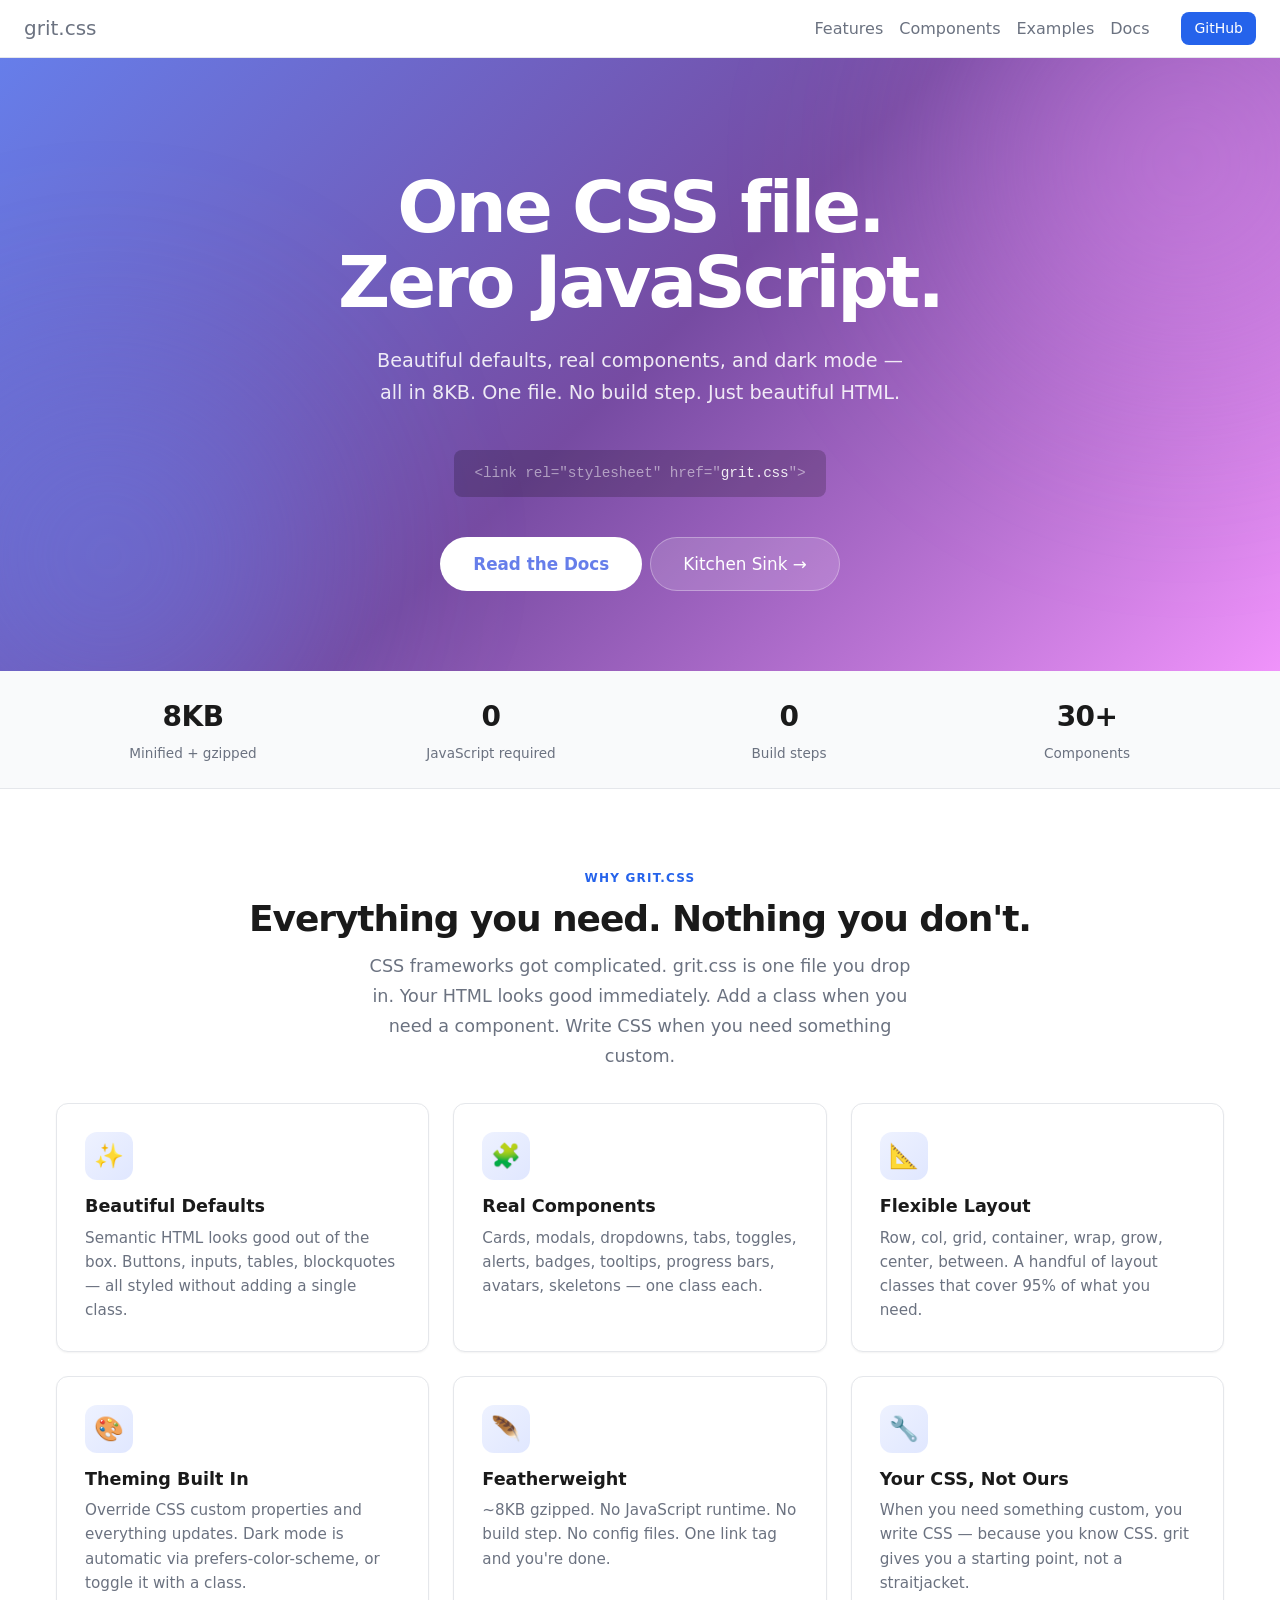
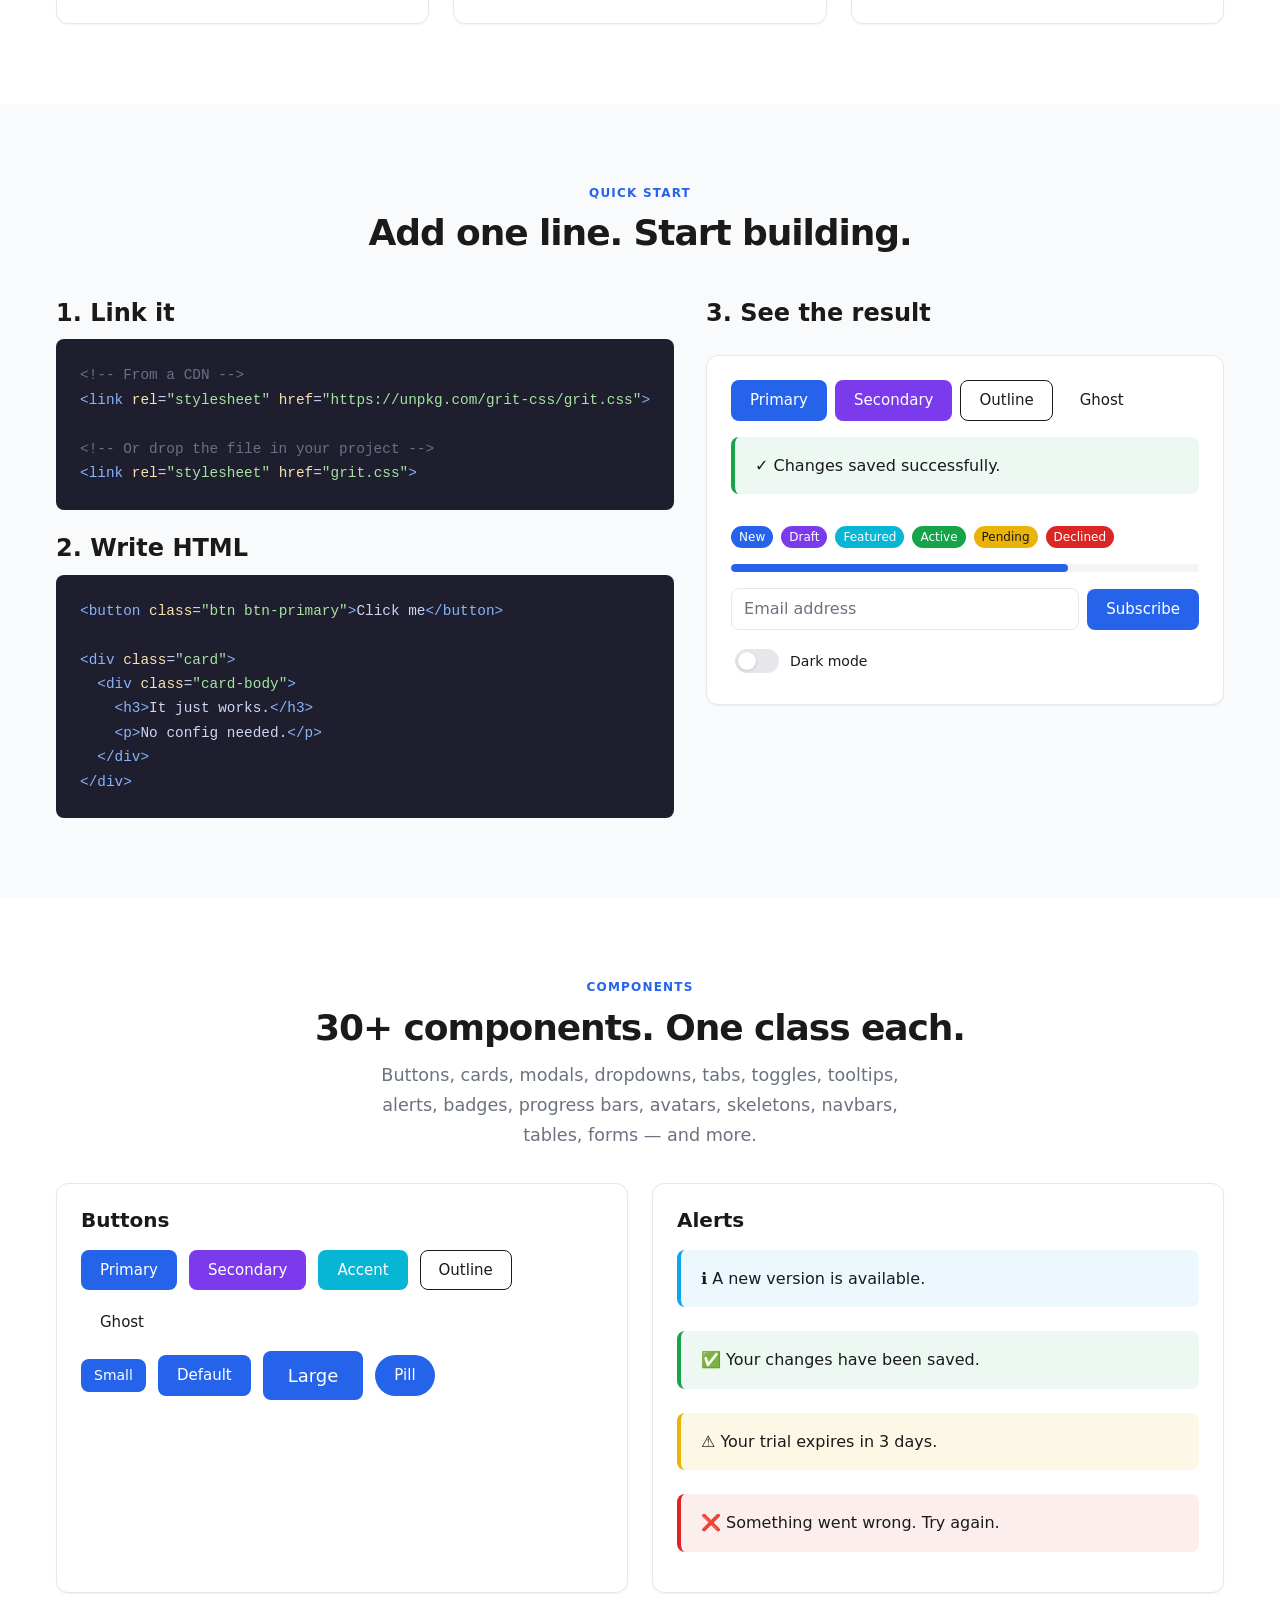
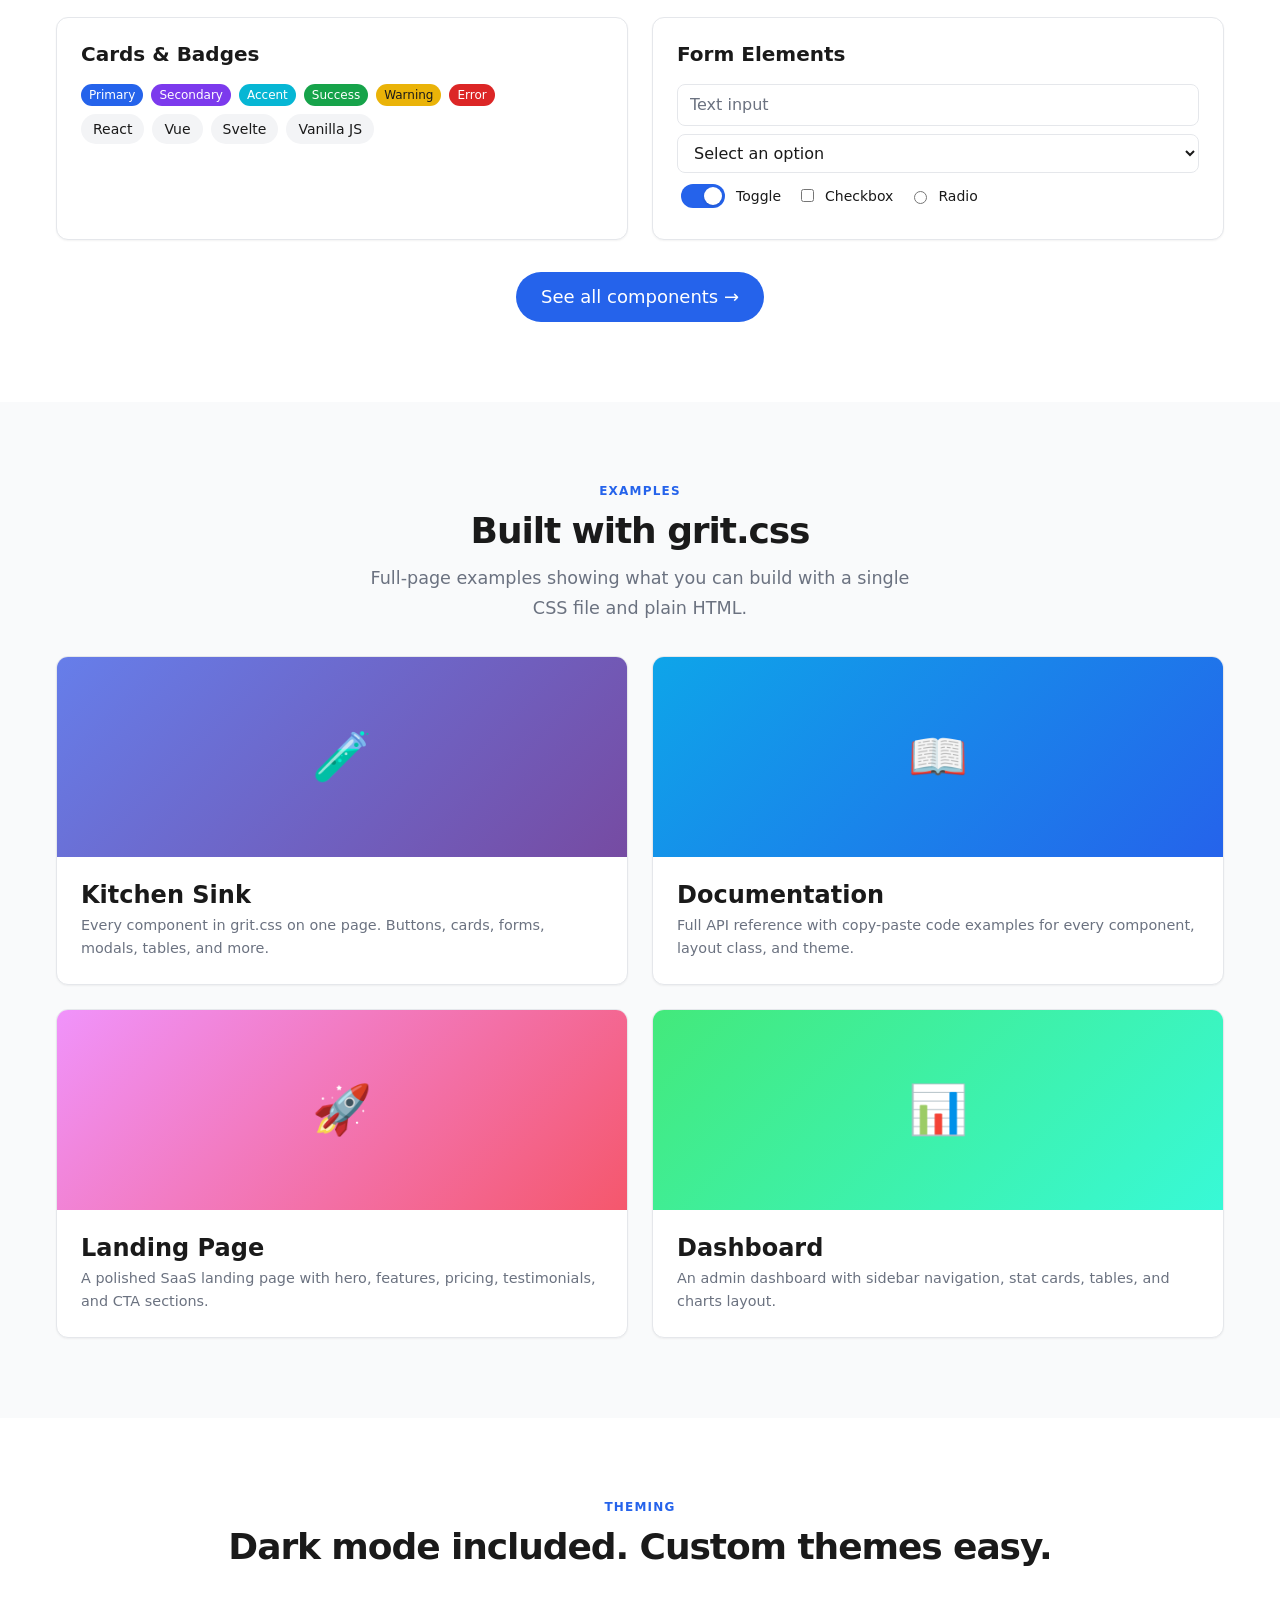
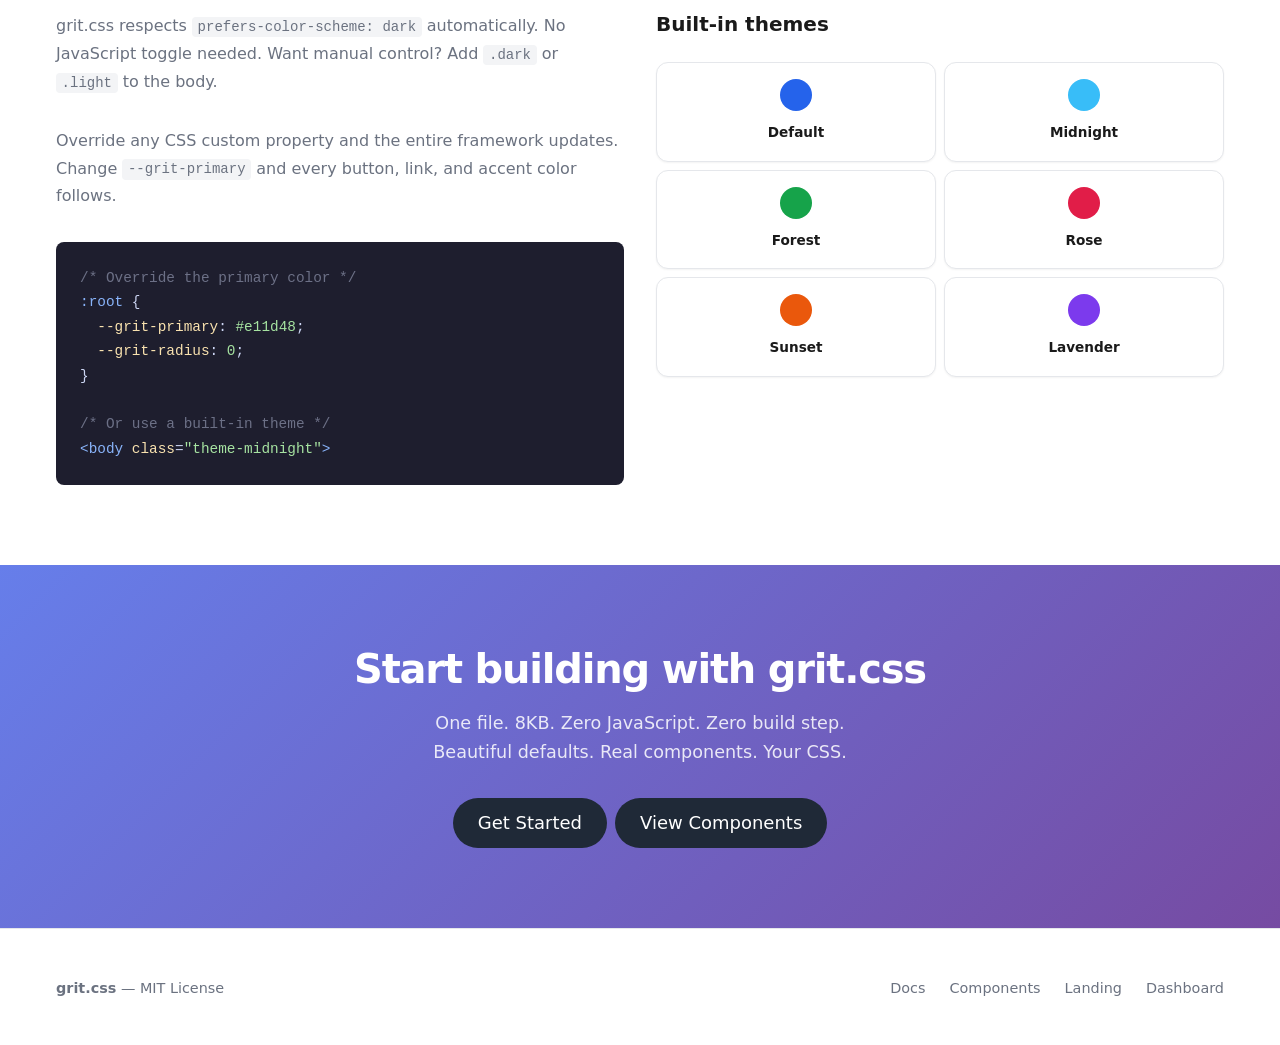
==== index.html @ 04cf1d31 "Fix code blocks: add white-space:pre so newlines render correctly" ====
<!DOCTYPE html>
<html lang="en">
<head>
  <meta charset="UTF-8">
  <meta name="viewport" content="width=device-width, initial-scale=1.0">
  <title>grit.css — One file. Zero JavaScript. Beautiful defaults.</title>
  <link rel="stylesheet" href="grit.css">
  <style>
    html { scroll-behavior: smooth; }

    /* ─── Hero ─── */
    .hero {
      padding: 7rem 1rem 5rem;
      text-align: center;
      background: linear-gradient(135deg, #667eea 0%, #764ba2 50%, #f093fb 100%);
      position: relative;
      overflow: hidden;
    }
    .hero::before {
      content: '';
      position: absolute;
      top: -40%;
      right: -20%;
      width: 700px;
      height: 700px;
      background: radial-gradient(circle, rgba(240,147,251,0.4) 0%, transparent 70%);
      filter: blur(80px);
      pointer-events: none;
    }
    .hero::after {
      content: '';
      position: absolute;
      bottom: -30%;
      left: -15%;
      width: 600px;
      height: 600px;
      background: radial-gradient(circle, rgba(102,126,234,0.5) 0%, transparent 70%);
      filter: blur(80px);
      pointer-events: none;
    }
    .hero h1 {
      font-size: 4.5rem;
      line-height: 1.05;
      margin-bottom: 1.5rem;
      letter-spacing: -0.04em;
      color: #fff;
      font-weight: 800;
      position: relative;
      z-index: 1;
    }
    .hero p {
      max-width: 540px;
      margin: 0 auto 2.5rem;
      color: rgba(255,255,255,0.88);
      font-size: 1.2rem;
      line-height: 1.7;
      position: relative;
      z-index: 1;
    }
    .hero .hero-actions {
      position: relative;
      z-index: 1;
    }
    .hero .btn {
      font-size: 1.05rem;
      padding: 0.85rem 2rem;
    }
    .hero .btn-light {
      background: #fff;
      color: #667eea;
      font-weight: 600;
    }
    .hero .btn-light:hover {
      background: #f0edff;
    }
    .hero .btn-ghost-light {
      background: rgba(255,255,255,0.15);
      color: #fff;
      border: 1px solid rgba(255,255,255,0.3);
    }
    .hero .btn-ghost-light:hover {
      background: rgba(255,255,255,0.25);
    }

    /* ─── Install snippet ─── */
    .install-snippet {
      background: rgba(0,0,0,0.2);
      border-radius: var(--grit-radius);
      padding: 0.75rem 1.25rem;
      font-family: var(--grit-font-mono);
      font-size: 0.9rem;
      color: rgba(255,255,255,0.9);
      display: inline-block;
      margin-bottom: 2.5rem;
      position: relative;
      z-index: 1;
      letter-spacing: -0.01em;
    }
    .install-snippet .muted { color: rgba(255,255,255,0.5); }

    /* ─── Stats bar ─── */
    .stats-bar {
      background: var(--grit-surface);
      border-bottom: 1px solid var(--grit-border);
      padding: 1.5rem 1rem;
    }
    .stat-item {
      text-align: center;
    }
    .stat-value {
      font-size: 1.75rem;
      font-weight: 700;
      color: var(--grit-text);
      letter-spacing: -0.02em;
    }
    .stat-label {
      font-size: 0.85rem;
      color: var(--grit-muted);
      margin-top: 0.15rem;
    }

    /* ─── Sections ─── */
    .section { padding: 5rem 1rem; }
    .section-alt { background: var(--grit-surface); }
    .section-label {
      text-transform: uppercase;
      font-size: 0.75rem;
      font-weight: 600;
      letter-spacing: 0.1em;
      color: var(--grit-primary);
      margin-bottom: 0.5rem;
    }
    .section h2 {
      font-size: 2.25rem;
      letter-spacing: -0.03em;
      margin-bottom: 0.75rem;
    }
    .section .lead {
      font-size: 1.1rem;
      color: var(--grit-muted);
      max-width: 560px;
      line-height: 1.7;
    }

    /* ─── Feature cards ─── */
    .feature-icon {
      width: 48px;
      height: 48px;
      border-radius: 12px;
      display: flex;
      align-items: center;
      justify-content: center;
      font-size: 1.5rem;
      margin-bottom: 1rem;
      background: linear-gradient(135deg, #eef2ff, #e0e7ff);
      color: #667eea;
    }
    .feature-card {
      padding: 1.75rem;
    }
    .feature-card h3 {
      font-size: 1.1rem;
      margin-bottom: 0.5rem;
    }
    .feature-card p {
      font-size: 0.95rem;
      color: var(--grit-muted);
      line-height: 1.6;
      margin: 0;
    }

    /* ─── Example cards ─── */
    .example-card {
      overflow: hidden;
      transition: transform 0.2s, box-shadow 0.2s;
    }
    .example-card:hover {
      transform: translateY(-4px);
      box-shadow: 0 12px 40px rgba(0,0,0,0.1);
    }
    .example-preview {
      height: 200px;
      overflow: hidden;
      position: relative;
    }
    .example-preview img {
      width: 100%;
      height: 100%;
      object-fit: cover;
      object-position: top;
    }
    .example-gradient {
      height: 200px;
      display: flex;
      align-items: center;
      justify-content: center;
      font-size: 3rem;
    }
    .eg-kitchen { background: linear-gradient(135deg, #667eea, #764ba2); }
    .eg-docs { background: linear-gradient(135deg, #0ea5e9, #2563eb); }
    .eg-landing { background: linear-gradient(135deg, #f093fb, #f5576c); }
    .eg-dashboard { background: linear-gradient(135deg, #43e97b, #38f9d7); }

    .example-card .card-body h3 { margin-bottom: 0.25rem; }
    .example-card .card-body p {
      font-size: 0.9rem;
      color: var(--grit-muted);
      margin: 0;
    }
    .example-card .card-body a {
      text-decoration: none;
      color: inherit;
    }
    .example-card .card-body a:hover { color: var(--grit-primary); }

    /* ─── Code block ─── */
    .code-block {
      background: #1e1e2e;
      color: #cdd6f4;
      border-radius: var(--grit-radius);
      white-space: pre;
      padding: 1.5rem;
      font-family: var(--grit-font-mono);
      font-size: 0.9rem;
      line-height: 1.7;
      overflow-x: auto;
    }
    .code-block .tag { color: #89b4fa; }
    .code-block .attr { color: #f9e2af; }
    .code-block .str { color: #a6e3a1; }
    .code-block .comment { color: #6c7086; }

    /* ─── Component showcase ─── */
    .component-row {
      display: flex;
      flex-wrap: wrap;
      gap: 0.75rem;
      align-items: center;
    }

    /* ─── CTA ─── */
    .cta {
      background: linear-gradient(135deg, #667eea, #764ba2);
      padding: 5rem 1rem;
      text-align: center;
      color: #fff;
    }
    .cta h2 {
      color: #fff;
      font-size: 2.5rem;
      letter-spacing: -0.03em;
      margin-bottom: 1rem;
    }
    .cta p {
      color: rgba(255,255,255,0.85);
      font-size: 1.1rem;
      max-width: 480px;
      margin: 0 auto 2rem;
    }

    /* ─── Footer ─── */
    .site-footer {
      padding: 3rem 1rem;
      border-top: 1px solid var(--grit-border);
      color: var(--grit-muted);
      font-size: 0.9rem;
    }
    .site-footer a {
      color: var(--grit-muted);
      text-decoration: none;
    }
    .site-footer a:hover {
      color: var(--grit-text);
    }

    /* ─── Responsive ─── */
    @media (max-width: 768px) {
      .hero h1 { font-size: 2.75rem; }
      .hero p { font-size: 1.05rem; }
      .section h2 { font-size: 1.75rem; }
      .cta h2 { font-size: 2rem; }
      .stat-value { font-size: 1.4rem; }
    }
  </style>
</head>
<body>

<!-- Navbar -->
<nav class="navbar">
  <a href="#" class="brand">grit.css</a>
  <button class="navbar-toggle" aria-label="Menu" aria-expanded="false">
    <svg viewBox="0 0 24 24"><line class="bar-top" x1="3" y1="6" x2="21" y2="6"/><line class="bar-mid" x1="3" y1="12" x2="21" y2="12"/><line class="bar-bot" x1="3" y1="18" x2="21" y2="18"/></svg>
  </button>
  <div class="navbar-menu">
    <a href="#features">Features</a>
    <a href="#components">Components</a>
    <a href="#examples">Examples</a>
    <a href="examples/docs.html">Docs</a>
    <div class="grow"></div>
    <a href="https://github.com" class="btn btn-primary btn-sm">GitHub</a>
  </div>
</nav>

<script>
document.querySelectorAll('.navbar-toggle').forEach(btn => {
  const menu = btn.nextElementSibling;
  btn.addEventListener('click', () => {
    const open = menu.classList.toggle('open');
    btn.setAttribute('aria-expanded', open);
  });
  menu.querySelectorAll('a').forEach(link => {
    link.addEventListener('click', () => {
      menu.classList.remove('open');
      btn.setAttribute('aria-expanded', 'false');
    });
  });
});
</script>

<!-- Hero -->
<section class="hero">
  <h1>One CSS file.<br>Zero JavaScript.</h1>
  <p>Beautiful defaults, real components, and dark mode — all in 8KB. One file. No build step. Just beautiful HTML.</p>
  <div class="install-snippet">
    <span class="muted">&lt;link rel="stylesheet" href="</span>grit.css<span class="muted">"&gt;</span>
  </div>
  <div class="hero-actions row gap-sm center">
    <a href="examples/docs.html" class="btn btn-light btn-pill">Read the Docs</a>
    <a href="examples/kitchen-sink.html" class="btn btn-ghost-light btn-pill">Kitchen Sink →</a>
  </div>
</section>

<!-- Stats bar -->
<div class="stats-bar">
  <div class="container row between wrap gap-lg">
    <div class="stat-item grow">
      <div class="stat-value">8KB</div>
      <div class="stat-label">Minified + gzipped</div>
    </div>
    <div class="stat-item grow">
      <div class="stat-value">0</div>
      <div class="stat-label">JavaScript required</div>
    </div>
    <div class="stat-item grow">
      <div class="stat-value">0</div>
      <div class="stat-label">Build steps</div>
    </div>
    <div class="stat-item grow">
      <div class="stat-value">30+</div>
      <div class="stat-label">Components</div>
    </div>
  </div>
</div>

<!-- Features -->
<section id="features" class="section">
  <div class="container col gap-xl">
    <div class="text-center">
      <p class="section-label">Why grit.css</p>
      <h2>Everything you need. Nothing you don't.</h2>
      <p class="lead" style="margin: 0 auto;">CSS frameworks got complicated. grit.css is one file you drop in. Your HTML looks good immediately. Add a class when you need a component. Write CSS when you need something custom.</p>
    </div>
    <div class="grid grid-3 gap-lg">
      <div class="card feature-card">
        <div class="feature-icon">✨</div>
        <h3>Beautiful Defaults</h3>
        <p>Semantic HTML looks good out of the box. Buttons, inputs, tables, blockquotes — all styled without adding a single class.</p>
      </div>
      <div class="card feature-card">
        <div class="feature-icon">🧩</div>
        <h3>Real Components</h3>
        <p>Cards, modals, dropdowns, tabs, toggles, alerts, badges, tooltips, progress bars, avatars, skeletons — one class each.</p>
      </div>
      <div class="card feature-card">
        <div class="feature-icon">📐</div>
        <h3>Flexible Layout</h3>
        <p>Row, col, grid, container, wrap, grow, center, between. A handful of layout classes that cover 95% of what you need.</p>
      </div>
      <div class="card feature-card">
        <div class="feature-icon">🎨</div>
        <h3>Theming Built In</h3>
        <p>Override CSS custom properties and everything updates. Dark mode is automatic via prefers-color-scheme, or toggle it with a class.</p>
      </div>
      <div class="card feature-card">
        <div class="feature-icon">🪶</div>
        <h3>Featherweight</h3>
        <p>~8KB gzipped. No JavaScript runtime. No build step. No config files. One link tag and you're done.</p>
      </div>
      <div class="card feature-card">
        <div class="feature-icon">🔧</div>
        <h3>Your CSS, Not Ours</h3>
        <p>When you need something custom, you write CSS — because you know CSS. grit gives you a starting point, not a straitjacket.</p>
      </div>
    </div>
  </div>
</section>

<!-- Quick Start -->
<section class="section section-alt">
  <div class="container col gap-xl">
    <div class="text-center">
      <p class="section-label">Quick Start</p>
      <h2>Add one line. Start building.</h2>
    </div>
    <div class="grid grid-2 gap-xl" style="align-items: start;">
      <div class="col gap-lg">
        <div>
          <h3>1. Link it</h3>
          <div class="code-block"><span class="comment">&lt;!-- From a CDN --&gt;</span>
<span class="tag">&lt;link</span> <span class="attr">rel</span>=<span class="str">"stylesheet"</span> <span class="attr">href</span>=<span class="str">"https://unpkg.com/grit-css/grit.css"</span><span class="tag">&gt;</span>

<span class="comment">&lt;!-- Or drop the file in your project --&gt;</span>
<span class="tag">&lt;link</span> <span class="attr">rel</span>=<span class="str">"stylesheet"</span> <span class="attr">href</span>=<span class="str">"grit.css"</span><span class="tag">&gt;</span></div>
        </div>
        <div>
          <h3>2. Write HTML</h3>
          <div class="code-block"><span class="tag">&lt;button</span> <span class="attr">class</span>=<span class="str">"btn btn-primary"</span><span class="tag">&gt;</span>Click me<span class="tag">&lt;/button&gt;</span>

<span class="tag">&lt;div</span> <span class="attr">class</span>=<span class="str">"card"</span><span class="tag">&gt;</span>
  <span class="tag">&lt;div</span> <span class="attr">class</span>=<span class="str">"card-body"</span><span class="tag">&gt;</span>
    <span class="tag">&lt;h3&gt;</span>It just works.<span class="tag">&lt;/h3&gt;</span>
    <span class="tag">&lt;p&gt;</span>No config needed.<span class="tag">&lt;/p&gt;</span>
  <span class="tag">&lt;/div&gt;</span>
<span class="tag">&lt;/div&gt;</span></div>
        </div>
      </div>
      <div class="col gap-md">
        <h3>3. See the result</h3>
        <div class="card">
          <div class="card-body col gap-md">
            <div class="row gap-sm wrap">
              <button class="btn btn-primary">Primary</button>
              <button class="btn btn-secondary">Secondary</button>
              <button class="btn btn-outline">Outline</button>
              <button class="btn btn-ghost">Ghost</button>
            </div>
            <div class="alert alert-success">✓ Changes saved successfully.</div>
            <div class="row gap-sm wrap">
              <span class="badge badge-primary">New</span>
              <span class="badge badge-secondary">Draft</span>
              <span class="badge badge-accent">Featured</span>
              <span class="badge badge-success">Active</span>
              <span class="badge badge-warning">Pending</span>
              <span class="badge badge-error">Declined</span>
            </div>
            <div class="progress" style="height: 8px;">
              <div class="progress-bar" style="width: 72%;"></div>
            </div>
            <div class="row gap-sm">
              <input placeholder="Email address" style="flex: 1;">
              <button class="btn btn-primary">Subscribe</button>
            </div>
            <label class="row gap-sm" style="align-items: center;">
              <input type="checkbox" class="toggle">
              <span>Dark mode</span>
            </label>
          </div>
        </div>
      </div>
    </div>
  </div>
</section>

<!-- Component Showcase -->
<section id="components" class="section">
  <div class="container col gap-xl">
    <div class="text-center">
      <p class="section-label">Components</p>
      <h2>30+ components. One class each.</h2>
      <p class="lead" style="margin: 0 auto;">Buttons, cards, modals, dropdowns, tabs, toggles, tooltips, alerts, badges, progress bars, avatars, skeletons, navbars, tables, forms — and more.</p>
    </div>
    <div class="grid grid-2 gap-lg">
      <!-- Buttons -->
      <div class="card">
        <div class="card-body col gap-sm">
          <h4>Buttons</h4>
          <div class="component-row">
            <button class="btn btn-primary">Primary</button>
            <button class="btn btn-secondary">Secondary</button>
            <button class="btn btn-accent">Accent</button>
            <button class="btn btn-outline">Outline</button>
            <button class="btn btn-ghost">Ghost</button>
          </div>
          <div class="component-row">
            <button class="btn btn-primary btn-sm">Small</button>
            <button class="btn btn-primary">Default</button>
            <button class="btn btn-primary btn-lg">Large</button>
            <button class="btn btn-primary btn-pill">Pill</button>
          </div>
        </div>
      </div>
      <!-- Alerts -->
      <div class="card">
        <div class="card-body col gap-sm">
          <h4>Alerts</h4>
          <div class="alert alert-info">ℹ️ A new version is available.</div>
          <div class="alert alert-success">✅ Your changes have been saved.</div>
          <div class="alert alert-warning">⚠️ Your trial expires in 3 days.</div>
          <div class="alert alert-error">❌ Something went wrong. Try again.</div>
        </div>
      </div>
      <!-- Cards -->
      <div class="card">
        <div class="card-body col gap-sm">
          <h4>Cards & Badges</h4>
          <div class="row gap-sm wrap">
            <span class="badge badge-primary">Primary</span>
            <span class="badge badge-secondary">Secondary</span>
            <span class="badge badge-accent">Accent</span>
            <span class="badge badge-success">Success</span>
            <span class="badge badge-warning">Warning</span>
            <span class="badge badge-error">Error</span>
          </div>
          <div class="row gap-sm wrap">
            <span class="chip">React</span>
            <span class="chip">Vue</span>
            <span class="chip">Svelte</span>
            <span class="chip">Vanilla JS</span>
          </div>
        </div>
      </div>
      <!-- Form elements -->
      <div class="card">
        <div class="card-body col gap-sm">
          <h4>Form Elements</h4>
          <input placeholder="Text input">
          <select>
            <option>Select an option</option>
            <option>Option A</option>
            <option>Option B</option>
          </select>
          <div class="row gap-md" style="align-items: center;">
            <label class="row gap-sm" style="align-items: center;">
              <input type="checkbox" class="toggle" checked>
              <span>Toggle</span>
            </label>
            <label class="row gap-sm" style="align-items: center;">
              <input type="checkbox">
              <span>Checkbox</span>
            </label>
            <label class="row gap-sm" style="align-items: center;">
              <input type="radio" name="demo">
              <span>Radio</span>
            </label>
          </div>
        </div>
      </div>
    </div>
    <div class="text-center">
      <a href="examples/kitchen-sink.html" class="btn btn-primary btn-lg btn-pill">See all components →</a>
    </div>
  </div>
</section>

<!-- Examples -->
<section id="examples" class="section section-alt">
  <div class="container col gap-xl">
    <div class="text-center">
      <p class="section-label">Examples</p>
      <h2>Built with grit.css</h2>
      <p class="lead" style="margin: 0 auto;">Full-page examples showing what you can build with a single CSS file and plain HTML.</p>
    </div>
    <div class="grid grid-2 gap-lg">
      <a href="examples/kitchen-sink.html" class="card example-card" style="text-decoration: none; color: inherit;">
        <div class="example-preview">
          <div class="example-gradient eg-kitchen">🧪</div>
        </div>
        <div class="card-body">
          <h3>Kitchen Sink</h3>
          <p>Every component in grit.css on one page. Buttons, cards, forms, modals, tables, and more.</p>
        </div>
      </a>
      <a href="examples/docs.html" class="card example-card" style="text-decoration: none; color: inherit;">
        <div class="example-preview">
          <div class="example-gradient eg-docs">📖</div>
        </div>
        <div class="card-body">
          <h3>Documentation</h3>
          <p>Full API reference with copy-paste code examples for every component, layout class, and theme.</p>
        </div>
      </a>
      <a href="examples/landing.html" class="card example-card" style="text-decoration: none; color: inherit;">
        <div class="example-preview">
          <div class="example-gradient eg-landing">🚀</div>
        </div>
        <div class="card-body">
          <h3>Landing Page</h3>
          <p>A polished SaaS landing page with hero, features, pricing, testimonials, and CTA sections.</p>
        </div>
      </a>
      <a href="examples/dashboard.html" class="card example-card" style="text-decoration: none; color: inherit;">
        <div class="example-preview">
          <div class="example-gradient eg-dashboard">📊</div>
        </div>
        <div class="card-body">
          <h3>Dashboard</h3>
          <p>An admin dashboard with sidebar navigation, stat cards, tables, and charts layout.</p>
        </div>
      </a>
    </div>
  </div>
</section>

<!-- Theming -->
<section class="section">
  <div class="container col gap-xl">
    <div class="text-center">
      <p class="section-label">Theming</p>
      <h2>Dark mode included. Custom themes easy.</h2>
    </div>
    <div class="grid grid-2 gap-xl" style="align-items: start;">
      <div class="col gap-md">
        <p style="color: var(--grit-muted); line-height: 1.7;">grit.css respects <code>prefers-color-scheme: dark</code> automatically. No JavaScript toggle needed. Want manual control? Add <code>.dark</code> or <code>.light</code> to the body.</p>
        <p style="color: var(--grit-muted); line-height: 1.7;">Override any CSS custom property and the entire framework updates. Change <code>--grit-primary</code> and every button, link, and accent color follows.</p>
        <div class="code-block"><span class="comment">/* Override the primary color */</span>
<span class="tag">:root</span> {
  <span class="attr">--grit-primary</span>: <span class="str">#e11d48</span>;
  <span class="attr">--grit-radius</span>: <span class="str">0</span>;
}

<span class="comment">/* Or use a built-in theme */</span>
<span class="tag">&lt;body</span> <span class="attr">class</span>=<span class="str">"theme-midnight"</span><span class="tag">&gt;</span></div>
      </div>
      <div class="col gap-md">
        <h4>Built-in themes</h4>
        <div class="grid grid-2 gap-sm">
          <div class="card" style="padding: 1rem; text-align: center;">
            <div style="width: 32px; height: 32px; border-radius: 50%; background: #2563eb; margin: 0 auto 0.5rem;"></div>
            <strong style="font-size: 0.85rem;">Default</strong>
          </div>
          <div class="card" style="padding: 1rem; text-align: center;">
            <div style="width: 32px; height: 32px; border-radius: 50%; background: #38bdf8; margin: 0 auto 0.5rem;"></div>
            <strong style="font-size: 0.85rem;">Midnight</strong>
          </div>
          <div class="card" style="padding: 1rem; text-align: center;">
            <div style="width: 32px; height: 32px; border-radius: 50%; background: #16a34a; margin: 0 auto 0.5rem;"></div>
            <strong style="font-size: 0.85rem;">Forest</strong>
          </div>
          <div class="card" style="padding: 1rem; text-align: center;">
            <div style="width: 32px; height: 32px; border-radius: 50%; background: #e11d48; margin: 0 auto 0.5rem;"></div>
            <strong style="font-size: 0.85rem;">Rose</strong>
          </div>
          <div class="card" style="padding: 1rem; text-align: center;">
            <div style="width: 32px; height: 32px; border-radius: 50%; background: #ea580c; margin: 0 auto 0.5rem;"></div>
            <strong style="font-size: 0.85rem;">Sunset</strong>
          </div>
          <div class="card" style="padding: 1rem; text-align: center;">
            <div style="width: 32px; height: 32px; border-radius: 50%; background: #7c3aed; margin: 0 auto 0.5rem;"></div>
            <strong style="font-size: 0.85rem;">Lavender</strong>
          </div>
        </div>
      </div>
    </div>
  </div>
</section>

<!-- CTA -->
<section class="cta">
  <h2>Start building with grit.css</h2>
  <p>One file. 8KB. Zero JavaScript. Zero build step. Beautiful defaults. Real components. Your CSS.</p>
  <div class="row gap-sm center">
    <a href="examples/docs.html" class="btn btn-light btn-lg btn-pill">Get Started</a>
    <a href="examples/kitchen-sink.html" class="btn btn-ghost-light btn-lg btn-pill">View Components</a>
  </div>
</section>

<!-- Footer -->
<footer class="site-footer">
  <div class="container row between wrap gap-md">
    <div>
      <strong>grit.css</strong> — MIT License
    </div>
    <div class="row gap-lg">
      <a href="examples/docs.html">Docs</a>
      <a href="examples/kitchen-sink.html">Components</a>
      <a href="examples/landing.html">Landing</a>
      <a href="examples/dashboard.html">Dashboard</a>
    </div>
  </div>
</footer>

</body>
</html>
---- grit.css ----
/* grit.css v0.1.0 | MIT License | https://github.com/user/grit */

/* === Custom Properties === */

:root {
  --grit-primary: #2563eb;
  --grit-primary-content: #ffffff;
  --grit-secondary: #7c3aed;
  --grit-secondary-content: #ffffff;
  --grit-accent: #06b6d4;
  --grit-accent-content: #ffffff;
  --grit-neutral: #1f2937;
  --grit-neutral-content: #ffffff;

  --grit-success: #16a34a;
  --grit-success-content: #ffffff;
  --grit-warning: #eab308;
  --grit-warning-content: #1a1a1a;
  --grit-error: #dc2626;
  --grit-error-content: #ffffff;
  --grit-info: #0ea5e9;
  --grit-info-content: #ffffff;

  --grit-bg: #ffffff;
  --grit-text: #1a1a1a;
  --grit-muted: #6b7280;
  --grit-border: #e5e7eb;
  --grit-surface: #f9fafb;
  --grit-surface-2: #f3f4f6;

  --grit-radius-sm: 0.25rem;
  --grit-radius: 0.5rem;
  --grit-radius-lg: 0.75rem;
  --grit-radius-xl: 1rem;
  --grit-radius-full: 9999px;

  --grit-shadow-sm: 0 1px 2px rgba(0,0,0,0.05);
  --grit-shadow: 0 2px 8px rgba(0,0,0,0.08);
  --grit-shadow-lg: 0 8px 24px rgba(0,0,0,0.12);

  --grit-font: system-ui, -apple-system, sans-serif;
  --grit-font-mono: ui-monospace, 'SF Mono', monospace;

  --grit-transition: 150ms ease;
}

/* === Reset === */

*, *::before, *::after {
  box-sizing: border-box;
}

body {
  margin: 0;
  font-family: var(--grit-font);
  color: var(--grit-text);
  background-color: var(--grit-bg);
  line-height: 1.6;
  -webkit-font-smoothing: antialiased;
  -moz-osx-font-smoothing: grayscale;
}

/* === Base Typography === */

h1, h2, h3, h4, h5, h6 {
  margin: 0 0 0.5em;
  font-weight: 700;
  line-height: 1.2;
  color: var(--grit-text);
}

h1 { font-size: 2.25rem; letter-spacing: -0.025em; }
h2 { font-size: 1.875rem; letter-spacing: -0.02em; }
h3 { font-size: 1.5rem; }
h4 { font-size: 1.25rem; }
h5 { font-size: 1.125rem; }
h6 { font-size: 1rem; }

p {
  margin: 0 0 1em;
}

a {
  color: var(--grit-primary);
  text-decoration: none;
  transition: color var(--grit-transition);
}

a:hover {
  text-decoration: underline;
}

ul, ol {
  margin: 0 0 1em;
  padding-left: 1.5em;
}

blockquote {
  margin: 0 0 1em;
  padding: 0.75rem 1.25rem;
  border-left: 4px solid var(--grit-primary);
  font-style: italic;
  color: var(--grit-muted);
  background: var(--grit-surface);
  border-radius: 0 var(--grit-radius) var(--grit-radius) 0;
}

code {
  font-family: var(--grit-font-mono);
  font-size: 0.875em;
  background: var(--grit-surface-2);
  padding: 0.15em 0.4em;
  border-radius: var(--grit-radius-sm);
}

pre {
  margin: 0 0 1em;
  padding: 1rem 1.25rem;
  background: var(--grit-surface);
  border-radius: var(--grit-radius);
  overflow-x: auto;
  font-family: var(--grit-font-mono);
  font-size: 0.875rem;
  line-height: 1.7;
  border: 1px solid var(--grit-border);
}

pre code {
  background: none;
  padding: 0;
  font-size: inherit;
}

hr {
  border: none;
  border-top: 1px solid var(--grit-border);
  margin: 1.5em 0;
}

img {
  max-width: 100%;
  display: block;
}

table {
  border-collapse: collapse;
  width: 100%;
  margin: 0 0 1em;
}

th {
  text-align: left;
  font-weight: 600;
  padding: 0.625rem 0.75rem;
  border-bottom: 2px solid var(--grit-border);
  color: var(--grit-text);
}

td {
  padding: 0.625rem 0.75rem;
  border-bottom: 1px solid var(--grit-border);
}

mark {
  background: #fef08a;
  color: var(--grit-text);
  padding: 0.1em 0.25em;
  border-radius: var(--grit-radius-sm);
}

/* === Form Defaults === */

input, select, textarea {
  font-family: inherit;
  font-size: inherit;
  line-height: 1.5;
  padding: 0.5rem 0.75rem;
  border: 1px solid var(--grit-border);
  border-radius: var(--grit-radius);
  background: var(--grit-bg);
  color: var(--grit-text);
  transition: border-color var(--grit-transition), box-shadow var(--grit-transition);
  outline: none;
}

input:focus, select:focus, textarea:focus {
  border-color: var(--grit-primary);
  box-shadow: 0 0 0 3px rgba(37, 99, 235, 0.15);
}

input::placeholder, textarea::placeholder {
  color: var(--grit-muted);
}

textarea {
  resize: vertical;
  min-height: 5rem;
}

select {
  cursor: pointer;
}

label {
  font-weight: 500;
  font-size: 0.875rem;
  display: block;
  margin-bottom: 0.25rem;
}

button {
  cursor: pointer;
  font-family: inherit;
}

/* === Buttons === */

.btn {
  display: inline-flex;
  align-items: center;
  justify-content: center;
  gap: 0.5rem;
  padding: 0.5rem 1.125rem;
  font-size: 0.9375rem;
  font-weight: 500;
  line-height: 1.5;
  border-radius: var(--grit-radius);
  border: 1.5px solid transparent;
  background: var(--grit-neutral);
  color: var(--grit-neutral-content);
  cursor: pointer;
  transition: all var(--grit-transition);
  text-decoration: none;
  white-space: nowrap;
  user-select: none;
}

.btn:hover {
  filter: brightness(1.1);
  transform: translateY(-1px);
  box-shadow: var(--grit-shadow);
  text-decoration: none;
}

.btn:active {
  transform: scale(0.98) translateY(0);
  box-shadow: none;
}

.btn-primary {
  background: var(--grit-primary);
  color: var(--grit-primary-content);
}

.btn-secondary {
  background: var(--grit-secondary);
  color: var(--grit-secondary-content);
}

.btn-accent {
  background: var(--grit-accent);
  color: var(--grit-accent-content);
}

.btn-success {
  background: var(--grit-success);
  color: var(--grit-success-content);
}

.btn-warning {
  background: var(--grit-warning);
  color: var(--grit-warning-content);
}

.btn-error {
  background: var(--grit-error);
  color: var(--grit-error-content);
}

.btn-info {
  background: var(--grit-info);
  color: var(--grit-info-content);
}

.btn-outline {
  background: transparent;
  border: 1.5px solid currentColor;
  color: var(--grit-text);
}

.btn-outline:hover {
  background: var(--grit-neutral);
  color: var(--grit-neutral-content);
  border-color: var(--grit-neutral);
}

.btn-outline.btn-primary {
  color: var(--grit-primary);
}

.btn-outline.btn-primary:hover {
  background: var(--grit-primary);
  color: var(--grit-primary-content);
  border-color: var(--grit-primary);
}

.btn-outline.btn-secondary {
  color: var(--grit-secondary);
}

.btn-outline.btn-secondary:hover {
  background: var(--grit-secondary);
  color: var(--grit-secondary-content);
  border-color: var(--grit-secondary);
}

.btn-outline.btn-accent {
  color: var(--grit-accent);
}

.btn-outline.btn-accent:hover {
  background: var(--grit-accent);
  color: var(--grit-accent-content);
  border-color: var(--grit-accent);
}

.btn-outline.btn-success {
  color: var(--grit-success);
}

.btn-outline.btn-success:hover {
  background: var(--grit-success);
  color: var(--grit-success-content);
  border-color: var(--grit-success);
}

.btn-outline.btn-error {
  color: var(--grit-error);
}

.btn-outline.btn-error:hover {
  background: var(--grit-error);
  color: var(--grit-error-content);
  border-color: var(--grit-error);
}

.btn-ghost {
  background: transparent;
  color: var(--grit-text);
}

.btn-ghost:hover {
  background: var(--grit-surface-2);
  filter: none;
}

.btn-sm {
  padding: 0.3rem 0.75rem;
  font-size: 0.875rem;
}

.btn-lg {
  padding: 0.65rem 1.5rem;
  font-size: 1.125rem;
}

.btn-block {
  width: 100%;
}

.btn-pill {
  border-radius: var(--grit-radius-full);
}

.btn[disabled],
.btn:disabled {
  opacity: 0.5;
  cursor: not-allowed;
  pointer-events: none;
}

/* === Cards === */

.card {
  background: var(--grit-bg);
  border: 1px solid var(--grit-border);
  border-radius: var(--grit-radius-lg);
  box-shadow: var(--grit-shadow-sm);
  overflow: hidden;
}

.card-body {
  padding: 1.5rem;
}

.card-title {
  font-weight: 600;
  font-size: 1.125rem;
  margin-bottom: 0.5rem;
  color: var(--grit-text);
}

.card-actions {
  display: flex;
  gap: 0.5rem;
  justify-content: flex-end;
  padding-top: 1rem;
}

.card > img:first-child {
  width: 100%;
  display: block;
}

.card-bordered {
  border-width: 2px;
}

/* === Badges === */

.badge {
  display: inline-flex;
  align-items: center;
  justify-content: center;
  padding: 0.125rem 0.5rem;
  font-size: 0.75rem;
  font-weight: 500;
  line-height: 1.5;
  border-radius: var(--grit-radius-full);
  background: var(--grit-surface-2);
  color: var(--grit-text);
  white-space: nowrap;
}

.badge-primary {
  background: var(--grit-primary);
  color: var(--grit-primary-content);
}

.badge-secondary {
  background: var(--grit-secondary);
  color: var(--grit-secondary-content);
}

.badge-accent {
  background: var(--grit-accent);
  color: var(--grit-accent-content);
}

.badge-success {
  background: var(--grit-success);
  color: var(--grit-success-content);
}

.badge-warning {
  background: var(--grit-warning);
  color: var(--grit-warning-content);
}

.badge-error {
  background: var(--grit-error);
  color: var(--grit-error-content);
}

.badge-info {
  background: var(--grit-info);
  color: var(--grit-info-content);
}

.badge-outline {
  background: transparent;
  border: 1.5px solid currentColor;
}

.badge-outline.badge-primary {
  color: var(--grit-primary);
}

.badge-outline.badge-secondary {
  color: var(--grit-secondary);
}

.badge-outline.badge-success {
  color: var(--grit-success);
}

.badge-outline.badge-error {
  color: var(--grit-error);
}

.badge-outline.badge-warning {
  color: var(--grit-warning);
}

.badge-outline.badge-info {
  color: var(--grit-info);
}

.badge-lg {
  padding: 0.25rem 0.75rem;
  font-size: 0.875rem;
}

/* === Alerts === */

.alert {
  padding: 1rem 1.25rem;
  border-radius: var(--grit-radius);
  display: flex;
  align-items: center;
  gap: 0.75rem;
  border-left: 4px solid var(--grit-border);
  background: var(--grit-surface);
  color: var(--grit-text);
  margin-bottom: 1rem;
}

.alert-info {
  background: rgba(14, 165, 233, 0.08);
  border-left-color: var(--grit-info);
  color: var(--grit-text);
}

.alert-success {
  background: rgba(22, 163, 74, 0.08);
  border-left-color: var(--grit-success);
  color: var(--grit-text);
}

.alert-warning {
  background: rgba(234, 179, 8, 0.1);
  border-left-color: var(--grit-warning);
  color: var(--grit-text);
}

.alert-error {
  background: rgba(220, 38, 38, 0.08);
  border-left-color: var(--grit-error);
  color: var(--grit-text);
}

/* === Navbar === */

.navbar {
  display: flex;
  align-items: center;
  flex-wrap: wrap;
  padding: 0.75rem 1.5rem;
  background: var(--grit-bg);
  border-bottom: 1px solid var(--grit-border);
  gap: 0 1rem;
  position: relative;
}

.navbar .brand {
  font-weight: 700;
  font-size: 1.25rem;
  text-decoration: none;
  color: var(--grit-text);
  margin-right: auto;
}

.navbar a:not(.btn) {
  text-decoration: none;
  color: var(--grit-muted);
  transition: color var(--grit-transition);
  font-weight: 450;
}

.navbar a:not(.btn):hover {
  color: var(--grit-text);
  text-decoration: none;
}

.navbar .brand:hover {
  color: var(--grit-text);
}

/* Navbar menu (collapsible on mobile) */
.navbar-menu {
  display: flex;
  align-items: center;
  gap: 1rem;
}

/* Hamburger toggle */
.navbar-toggle {
  display: none;
  background: none;
  border: none;
  cursor: pointer;
  padding: 0.25rem;
  color: var(--grit-text);
  -webkit-tap-highlight-color: transparent;
}

.navbar-toggle svg {
  display: block;
  width: 1.5rem;
  height: 1.5rem;
  stroke: currentColor;
  stroke-width: 2;
  stroke-linecap: round;
  stroke-linejoin: round;
  fill: none;
}

/* Hamburger icon lines */
.navbar-toggle .bar-top,
.navbar-toggle .bar-mid,
.navbar-toggle .bar-bot {
  transition: transform 220ms ease, opacity 160ms ease;
  transform-origin: center;
}

/* Animate to X when open */
.navbar-toggle[aria-expanded="true"] .bar-top {
  transform: translateY(6px) rotate(45deg);
}
.navbar-toggle[aria-expanded="true"] .bar-mid {
  opacity: 0;
}
.navbar-toggle[aria-expanded="true"] .bar-bot {
  transform: translateY(-6px) rotate(-45deg);
}

/* Mobile: collapse menu */
@media (max-width: 768px) {
  .navbar-toggle {
    display: block;
  }

  .navbar-menu {
    flex-basis: 100%;
    flex-direction: column;
    align-items: stretch;
    gap: 0;
    overflow: hidden;
    max-height: 0;
    opacity: 0;
    transition: max-height 300ms ease, opacity 200ms ease, padding 200ms ease;
    padding: 0;
  }

  .navbar-menu.open {
    max-height: 24rem;
    opacity: 1;
    padding: 0.5rem 0 0.25rem;
  }

  .navbar-menu a,
  .navbar-menu label,
  .navbar-menu .navbar-item {
    display: block;
    padding: 0.625rem 0;
    border-top: 1px solid var(--grit-border);
    font-size: 0.95rem;
  }

  .navbar-menu a:first-child,
  .navbar-menu label:first-child,
  .navbar-menu .navbar-item:first-child {
    border-top: none;
  }
}

/* === Modal (native dialog) === */

dialog.modal {
  padding: 0;
  border: none;
  border-radius: var(--grit-radius-lg);
  box-shadow: var(--grit-shadow-lg);
  max-width: 32rem;
  width: 90%;
  background: var(--grit-bg);
  color: var(--grit-text);
}

dialog.modal::backdrop {
  background: rgba(0, 0, 0, 0.4);
  backdrop-filter: blur(2px);
}

dialog.modal[open] {
  animation: grit-modal-in 200ms ease forwards;
}

@keyframes grit-modal-in {
  from {
    opacity: 0;
    transform: scale(0.95) translateY(-8px);
  }
  to {
    opacity: 1;
    transform: scale(1) translateY(0);
  }
}

.modal-body {
  padding: 1.5rem;
}

.modal-title {
  font-weight: 600;
  font-size: 1.25rem;
  margin-bottom: 0.75rem;
  color: var(--grit-text);
}

.modal-actions {
  display: flex;
  gap: 0.5rem;
  justify-content: flex-end;
  padding-top: 1rem;
}

/* === Toggle === */

.toggle {
  -webkit-appearance: none;
  appearance: none;
  width: 2.75rem;
  height: 1.5rem;
  background: var(--grit-border);
  border-radius: var(--grit-radius-full);
  position: relative;
  cursor: pointer;
  transition: background var(--grit-transition);
  border: none;
  outline: none;
  flex-shrink: 0;
}

.toggle::before {
  content: '';
  position: absolute;
  width: 1.125rem;
  height: 1.125rem;
  background: #ffffff;
  border-radius: 50%;
  top: 50%;
  transform: translateY(-50%);
  left: 3px;
  transition: transform var(--grit-transition);
  box-shadow: 0 1px 3px rgba(0,0,0,0.15);
}

.toggle:checked {
  background: var(--grit-primary);
}

.toggle:checked::before {
  transform: translateY(-50%) translateX(1.25rem);
}

.toggle:focus-visible {
  box-shadow: 0 0 0 3px rgba(37, 99, 235, 0.15);
}

/* === Tabs === */

.tabs {
  display: flex;
  border-bottom: 2px solid var(--grit-border);
  gap: 0;
  overflow-x: auto;
  -webkit-overflow-scrolling: touch;
}

.table-responsive {
  overflow-x: auto;
  -webkit-overflow-scrolling: touch;
}

.tab {
  padding: 0.5rem 1rem;
  cursor: pointer;
  border-bottom: 2px solid transparent;
  margin-bottom: -2px;
  color: var(--grit-muted);
  transition: color var(--grit-transition), border-color var(--grit-transition);
  text-decoration: none;
  font-weight: 450;
  background: none;
  border-top: none;
  border-left: none;
  border-right: none;
  font-family: inherit;
  font-size: inherit;
  white-space: nowrap;
  flex-shrink: 0;
}

.tab:hover {
  color: var(--grit-text);
  text-decoration: none;
}

.tab-active,
.tab.active {
  color: var(--grit-primary);
  border-bottom-color: var(--grit-primary);
  font-weight: 500;
}

/* === Avatar === */

.avatar {
  width: 2.5rem;
  height: 2.5rem;
  border-radius: var(--grit-radius-full);
  object-fit: cover;
  border: 2px solid var(--grit-border);
  flex-shrink: 0;
}

.avatar-sm {
  width: 2rem;
  height: 2rem;
}

.avatar-lg {
  width: 3.5rem;
  height: 3.5rem;
}

.avatar-xl {
  width: 5rem;
  height: 5rem;
}

/* === Dropdown (details/summary) === */

.dropdown {
  position: relative;
  display: inline-block;
}

.dropdown summary {
  cursor: pointer;
  list-style: none;
}

.dropdown summary::-webkit-details-marker {
  display: none;
}

.dropdown summary::marker {
  display: none;
  content: '';
}

.dropdown-menu {
  position: absolute;
  top: 100%;
  left: 0;
  margin-top: 0.25rem;
  background: var(--grit-bg);
  border: 1px solid var(--grit-border);
  border-radius: var(--grit-radius);
  box-shadow: var(--grit-shadow-lg);
  min-width: 12rem;
  z-index: 50;
  padding: 0.25rem;
}

.dropdown[open] .dropdown-menu {
  animation: grit-dropdown-in 150ms ease forwards;
}

@keyframes grit-dropdown-in {
  from {
    opacity: 0;
    transform: translateY(-4px);
  }
  to {
    opacity: 1;
    transform: translateY(0);
  }
}

.dropdown-menu a,
.dropdown-menu button {
  display: block;
  width: 100%;
  padding: 0.5rem 0.75rem;
  text-decoration: none;
  color: var(--grit-text);
  border-radius: var(--grit-radius-sm);
  transition: background var(--grit-transition);
  border: none;
  background: none;
  font-family: inherit;
  font-size: inherit;
  text-align: left;
  cursor: pointer;
}

.dropdown-menu a:hover,
.dropdown-menu button:hover {
  background: var(--grit-surface);
  text-decoration: none;
}

/* === Tooltip === */

[data-tooltip] {
  position: relative;
}

[data-tooltip]::after {
  content: attr(data-tooltip);
  position: absolute;
  bottom: 100%;
  left: 50%;
  transform: translateX(-50%);
  background: var(--grit-neutral);
  color: var(--grit-neutral-content);
  padding: 0.25rem 0.625rem;
  font-size: 0.75rem;
  border-radius: var(--grit-radius-sm);
  white-space: nowrap;
  max-width: 200px;
  overflow: hidden;
  text-overflow: ellipsis;
  opacity: 0;
  pointer-events: none;
  transition: opacity var(--grit-transition);
  margin-bottom: 0.375rem;
  z-index: 100;
}

[data-tooltip]:hover::after {
  opacity: 1;
}

/* === Progress === */

.progress {
  height: 0.5rem;
  background: var(--grit-surface-2);
  border-radius: var(--grit-radius-full);
  overflow: hidden;
  width: 100%;
}

.progress-bar {
  height: 100%;
  background: var(--grit-primary);
  border-radius: var(--grit-radius-full);
  transition: width 300ms ease;
}

.progress-bar-success {
  background: var(--grit-success);
}

.progress-bar-warning {
  background: var(--grit-warning);
}

.progress-bar-error {
  background: var(--grit-error);
}

.progress-bar-info {
  background: var(--grit-info);
}

/* === Divider === */

.divider {
  display: flex;
  align-items: center;
  gap: 1rem;
  color: var(--grit-muted);
  font-size: 0.875rem;
  margin: 1rem 0;
}

.divider::before,
.divider::after {
  content: '';
  flex: 1;
  height: 1px;
  background: var(--grit-border);
}

/* === Skeleton === */

.skeleton {
  background: var(--grit-surface-2);
  border-radius: var(--grit-radius);
  animation: grit-pulse 2s ease-in-out infinite;
}

.skeleton-text {
  height: 1em;
  margin-bottom: 0.5rem;
  background: var(--grit-surface-2);
  border-radius: var(--grit-radius);
  animation: grit-pulse 2s ease-in-out infinite;
}

.skeleton-title {
  height: 1.5em;
  width: 60%;
  margin-bottom: 0.75rem;
  background: var(--grit-surface-2);
  border-radius: var(--grit-radius);
  animation: grit-pulse 2s ease-in-out infinite;
}

.skeleton-avatar {
  width: 2.5rem;
  height: 2.5rem;
  border-radius: var(--grit-radius-full);
  background: var(--grit-surface-2);
  animation: grit-pulse 2s ease-in-out infinite;
}

@keyframes grit-pulse {
  0%, 100% { opacity: 1; }
  50% { opacity: 0.4; }
}

/* === Chip === */

.chip {
  display: inline-flex;
  align-items: center;
  gap: 0.25rem;
  padding: 0.25rem 0.75rem;
  background: var(--grit-surface-2);
  border-radius: var(--grit-radius-full);
  font-size: 0.875rem;
  color: var(--grit-text);
}

/* === Table Enhancements === */

.table {
  width: 100%;
  border-collapse: collapse;
}

.table-striped tbody tr:nth-child(even) {
  background: var(--grit-surface);
}

.table-hover tbody tr:hover {
  background: var(--grit-surface-2);
}

.table-bordered td,
.table-bordered th {
  border: 1px solid var(--grit-border);
}

/* === Input Group === */

.input-group {
  display: flex;
}

.input-group input {
  flex: 1;
  border-radius: 0;
  min-width: 0;
}

.input-group input:first-child {
  border-radius: var(--grit-radius) 0 0 var(--grit-radius);
}

.input-group input:last-child {
  border-radius: 0 var(--grit-radius) var(--grit-radius) 0;
}

.input-group .input-group-text + input {
  border-left: none;
}

.input-group input + .input-group-text {
  border-left: none;
}

.input-group-text {
  padding: 0.5rem 0.75rem;
  background: var(--grit-surface);
  border: 1px solid var(--grit-border);
  display: flex;
  align-items: center;
  font-size: 0.875rem;
  color: var(--grit-muted);
  white-space: nowrap;
}

.input-group-text:first-child {
  border-radius: var(--grit-radius) 0 0 var(--grit-radius);
}

.input-group-text:last-child {
  border-radius: 0 var(--grit-radius) var(--grit-radius) 0;
}

/* === Fieldset === */

.fieldset {
  border: 1px solid var(--grit-border);
  border-radius: var(--grit-radius);
  padding: 1.5rem;
}

.fieldset legend {
  padding: 0 0.5rem;
  font-weight: 600;
}

/* === Layout === */

.container {
  max-width: 1200px;
  margin-left: auto;
  margin-right: auto;
  padding-left: 1rem;
  padding-right: 1rem;
}

.row {
  display: flex;
  align-items: center;
  gap: var(--gap, 0.75rem);
}

.col {
  display: flex;
  flex-direction: column;
  gap: var(--gap, 0.75rem);
}

.wrap {
  flex-wrap: wrap;
}

.grow {
  flex: 1;
}

.shrink-0 {
  flex-shrink: 0;
}

.center {
  display: flex;
  align-items: center;
  justify-content: center;
}

.between {
  justify-content: space-between;
}

.end {
  justify-content: flex-end;
}

.items-start {
  align-items: flex-start;
}

.items-stretch {
  align-items: stretch;
}

.self-start {
  align-self: flex-start;
}

.self-end {
  align-self: flex-end;
}

.grid {
  display: grid;
  gap: var(--gap, 0.75rem);
}

.grid-2 {
  grid-template-columns: repeat(2, 1fr);
}

.grid-3 {
  grid-template-columns: repeat(3, 1fr);
}

.grid-4 {
  grid-template-columns: repeat(4, 1fr);
}

.grid-auto {
  grid-template-columns: repeat(auto-fit, minmax(250px, 1fr));
}

.span-2 {
  grid-column: span 2;
}

.span-3 {
  grid-column: span 3;
}

.span-full {
  grid-column: 1 / -1;
}

/* === Spacing === */

.gap-xs { --gap: 0.25rem; }
.gap-sm { --gap: 0.5rem; }
.gap-md { --gap: 1rem; }
.gap-lg { --gap: 1.5rem; }
.gap-xl { --gap: 2rem; }

.pad { padding: 1rem; }
.pad-sm { padding: 0.5rem; }
.pad-lg { padding: 2rem; }
.pad-xl { padding: 3rem; }

.m-auto { margin: auto; }

/* === Responsive === */

@media (max-width: 768px) {
  .grid-2,
  .grid-3,
  .grid-4 {
    grid-template-columns: 1fr;
  }

  .row {
    flex-wrap: wrap;
  }

  .hide-mobile {
    display: none;
  }

  .span-2,
  .span-3 {
    grid-column: span 1;
  }

  /* Smaller headings on mobile */
  h1 { font-size: 1.75rem; }
  h2 { font-size: 1.5rem; }

  /* Container less padding on mobile */
  .container {
    padding-left: 1rem;
    padding-right: 1rem;
  }

  /* Table scroll wrapper auto-applied on mobile */
  .table-responsive {
    overflow-x: auto;
    -webkit-overflow-scrolling: touch;
    margin: 0 -1rem;
    padding: 0 1rem;
  }
}

@media (min-width: 769px) {
  .hide-desktop {
    display: none;
  }
}

/* === Utility Classes === */

.text-sm { font-size: 0.875rem; }
.text-lg { font-size: 1.125rem; }
.text-xl { font-size: 1.25rem; }
.text-2xl { font-size: 1.5rem; }

.text-center { text-align: center; }
.text-right { text-align: right; }
.text-left { text-align: left; }

.text-muted { color: var(--grit-muted); }
.text-primary { color: var(--grit-primary); }
.text-secondary { color: var(--grit-secondary); }
.text-accent { color: var(--grit-accent); }
.text-success { color: var(--grit-success); }
.text-warning { color: var(--grit-warning); }
.text-error { color: var(--grit-error); }
.text-info { color: var(--grit-info); }

.font-bold { font-weight: 700; }
.font-mono { font-family: var(--grit-font-mono); }

.truncate {
  overflow: hidden;
  text-overflow: ellipsis;
  white-space: nowrap;
}

.hidden { display: none; }
.block { display: block; }
.inline { display: inline; }

.sr-only {
  position: absolute;
  width: 1px;
  height: 1px;
  padding: 0;
  margin: -1px;
  overflow: hidden;
  clip: rect(0, 0, 0, 0);
  white-space: nowrap;
  border: 0;
}

.w-full { width: 100%; }
.h-full { height: 100%; }
.overflow-auto { overflow: auto; }
.rounded { border-radius: var(--grit-radius); }
.rounded-full { border-radius: var(--grit-radius-full); }
.shadow { box-shadow: var(--grit-shadow); }
.border { border: 1px solid var(--grit-border); }
.no-border { border: none; }

/* === Dark Mode === */

@media (prefers-color-scheme: dark) {
  :root {
    --grit-bg: #161618;
    --grit-text: #e5e7eb;
    --grit-muted: #9ca3af;
    --grit-border: rgba(255, 255, 255, 0.1);
    --grit-surface: #1e1e21;
    --grit-surface-2: #27272b;
    --grit-shadow-sm: 0 1px 2px rgba(0, 0, 0, 0.3);
    --grit-shadow: 0 2px 8px rgba(0, 0, 0, 0.4);
    --grit-shadow-lg: 0 8px 24px rgba(0, 0, 0, 0.5);
  }
}

.dark {
  --grit-bg: #161618;
  --grit-text: #e5e7eb;
  --grit-muted: #9ca3af;
  --grit-border: rgba(255, 255, 255, 0.1);
  --grit-surface: #1e1e21;
  --grit-surface-2: #27272b;
  --grit-shadow-sm: 0 1px 2px rgba(0, 0, 0, 0.3);
  --grit-shadow: 0 2px 8px rgba(0, 0, 0, 0.4);
  --grit-shadow-lg: 0 8px 24px rgba(0, 0, 0, 0.5);
  background-color: var(--grit-bg);
  color: var(--grit-text);
}

.light {
  --grit-bg: #ffffff;
  --grit-text: #1a1a1a;
  --grit-muted: #6b7280;
  --grit-border: #e5e7eb;
  --grit-surface: #f9fafb;
  --grit-surface-2: #f3f4f6;
  --grit-shadow-sm: 0 1px 2px rgba(0, 0, 0, 0.05);
  --grit-shadow: 0 2px 8px rgba(0, 0, 0, 0.08);
  --grit-shadow-lg: 0 8px 24px rgba(0, 0, 0, 0.12);
  background-color: var(--grit-bg);
  color: var(--grit-text);
}

/* === Themes === */

.theme-midnight {
  --grit-bg: #0f172a;
  --grit-text: #e2e8f0;
  --grit-muted: #94a3b8;
  --grit-primary: #38bdf8;
  --grit-primary-content: #0c4a6e;
  --grit-surface: #1e293b;
  --grit-surface-2: #334155;
  --grit-border: rgba(255, 255, 255, 0.06);
  --grit-shadow-sm: 0 1px 2px rgba(0, 0, 0, 0.3);
  --grit-shadow: 0 2px 8px rgba(0, 0, 0, 0.4);
  --grit-shadow-lg: 0 8px 24px rgba(0, 0, 0, 0.5);
  background-color: var(--grit-bg);
  color: var(--grit-text);
}

.theme-forest {
  --grit-primary: #16a34a;
  --grit-primary-content: #ffffff;
  --grit-bg: #f0fdf4;
  --grit-text: #14532d;
  --grit-muted: #4d7c0f;
  --grit-surface: #dcfce7;
  --grit-surface-2: #bbf7d0;
  --grit-border: #86efac;
  background-color: var(--grit-bg);
  color: var(--grit-text);
}

.theme-rose {
  --grit-primary: #e11d48;
  --grit-primary-content: #ffffff;
  --grit-bg: #fff1f2;
  --grit-text: #4c0519;
  --grit-muted: #9f1239;
  --grit-surface: #ffe4e6;
  --grit-surface-2: #fecdd3;
  --grit-border: #fda4af;
  background-color: var(--grit-bg);
  color: var(--grit-text);
}
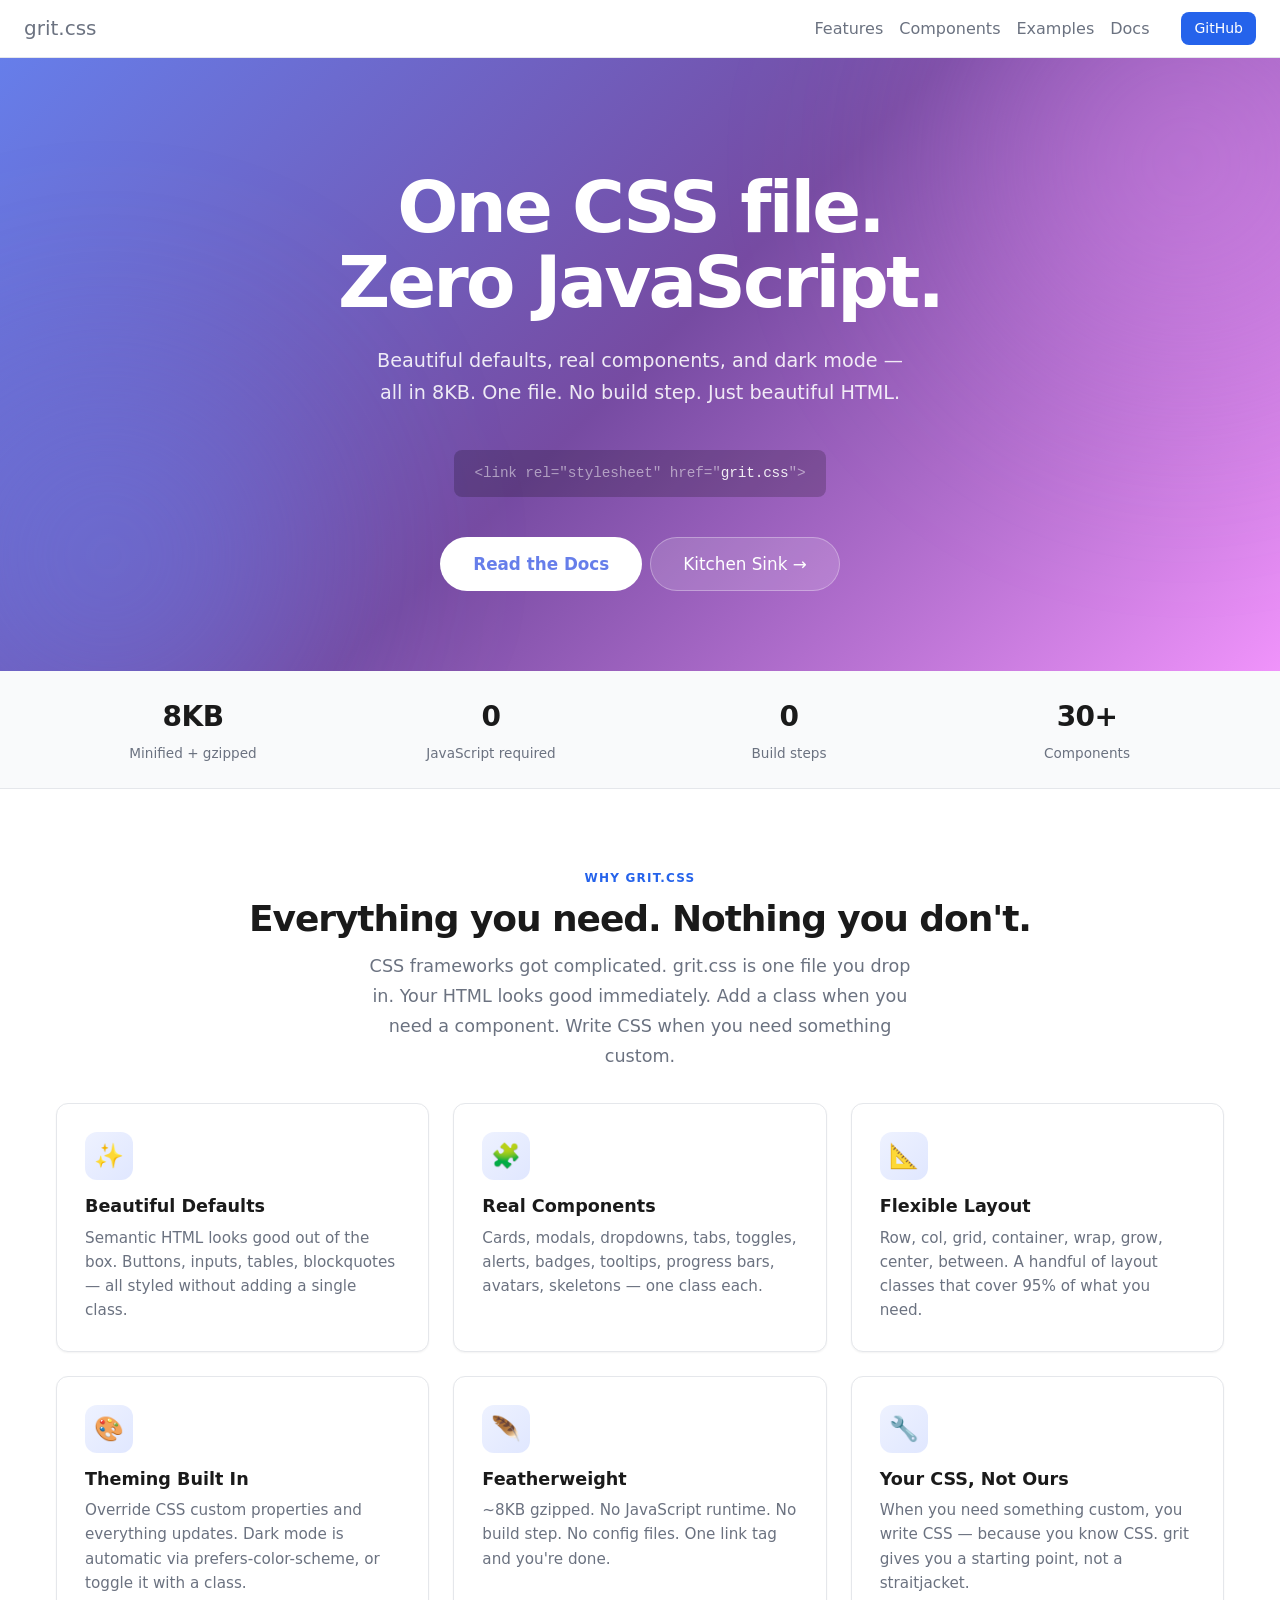
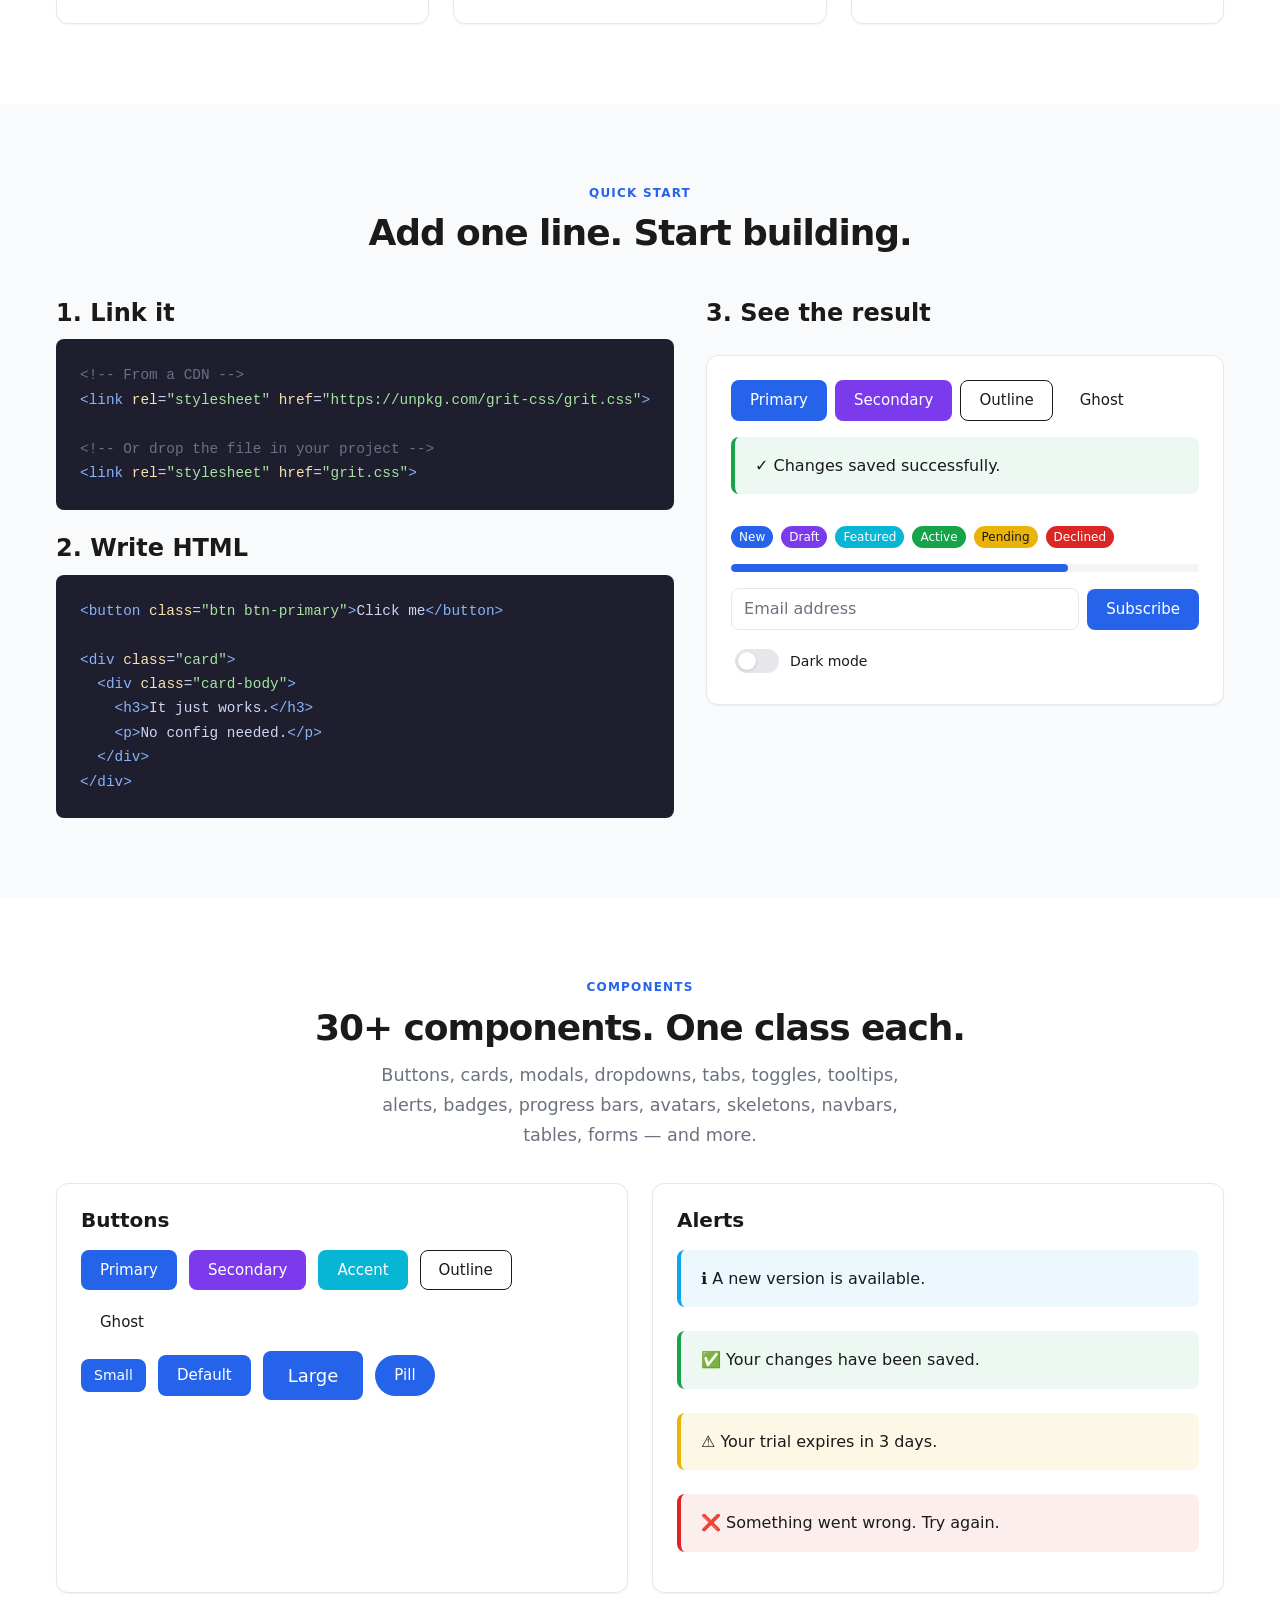
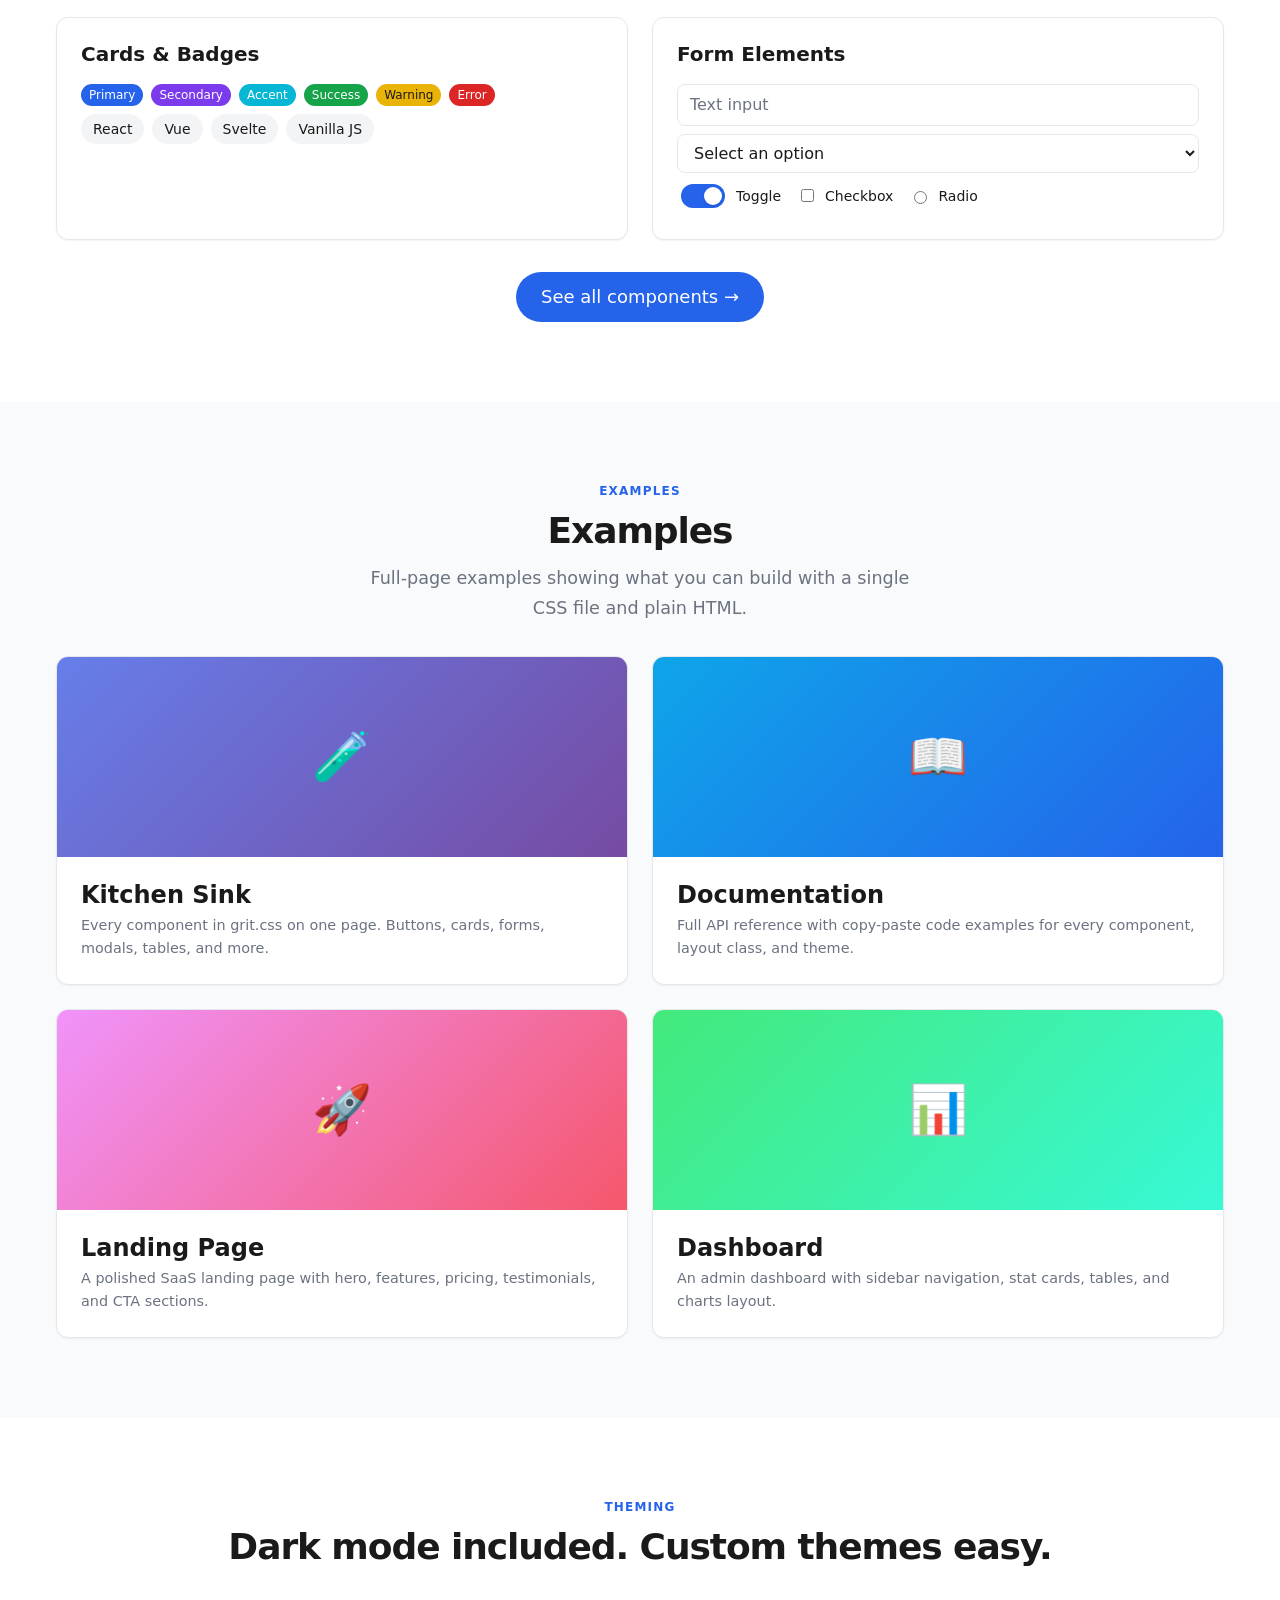
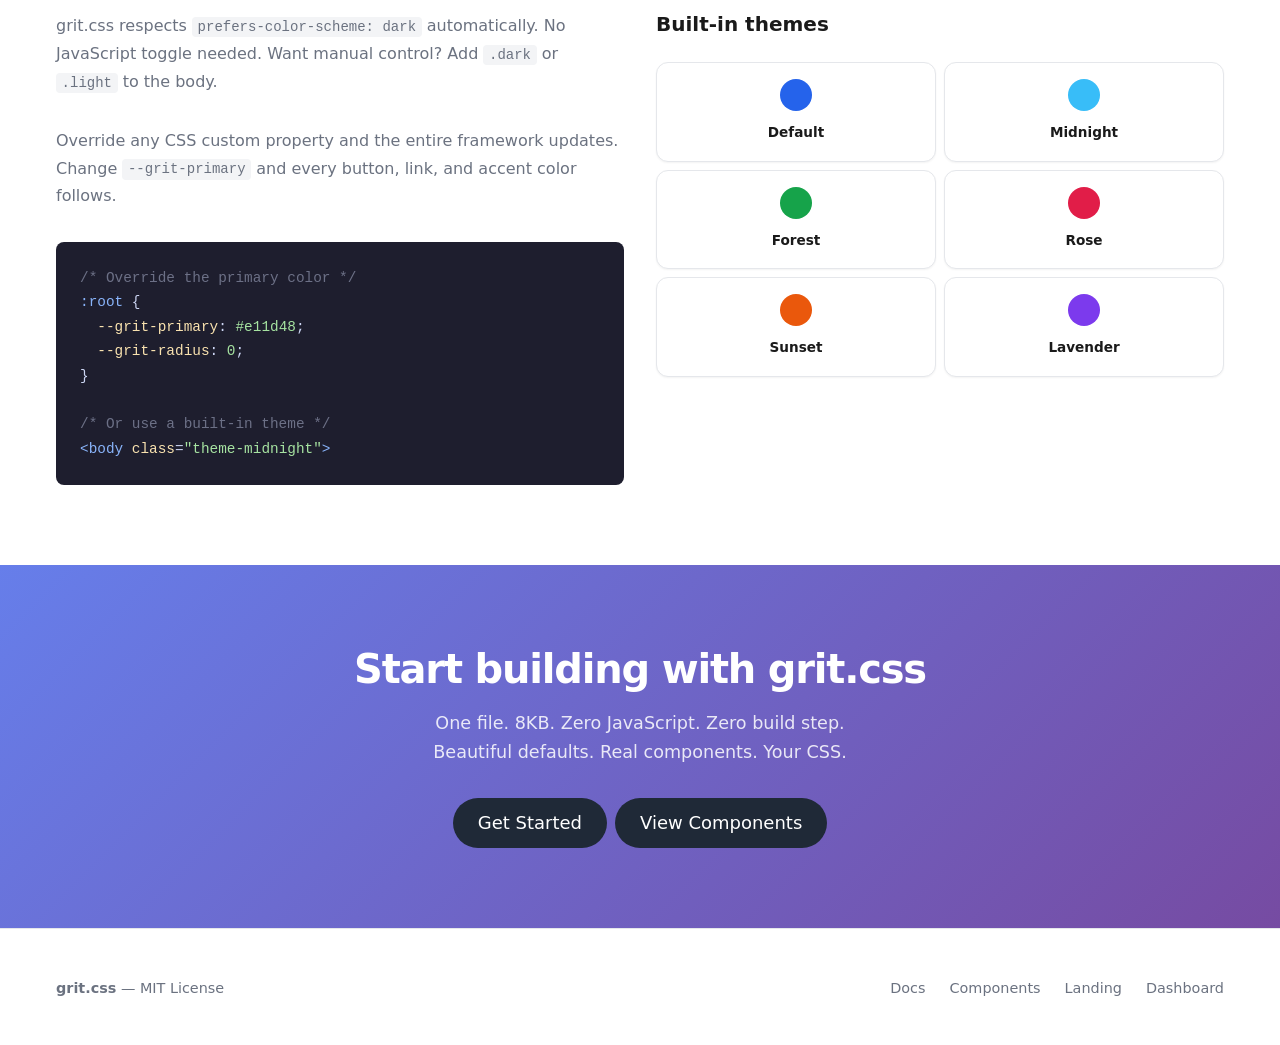
==== commit 8d7d4994: "Rename 'Built with grit.css' to 'Examples'" ====
--- a/index.html
+++ b/index.html
@@ -557,7 +557,7 @@
   <div class="container col gap-xl">
     <div class="text-center">
       <p class="section-label">Examples</p>
-      <h2>Built with grit.css</h2>
+      <h2>Examples</h2>
       <p class="lead" style="margin: 0 auto;">Full-page examples showing what you can build with a single CSS file and plain HTML.</p>
     </div>
     <div class="grid grid-2 gap-lg">
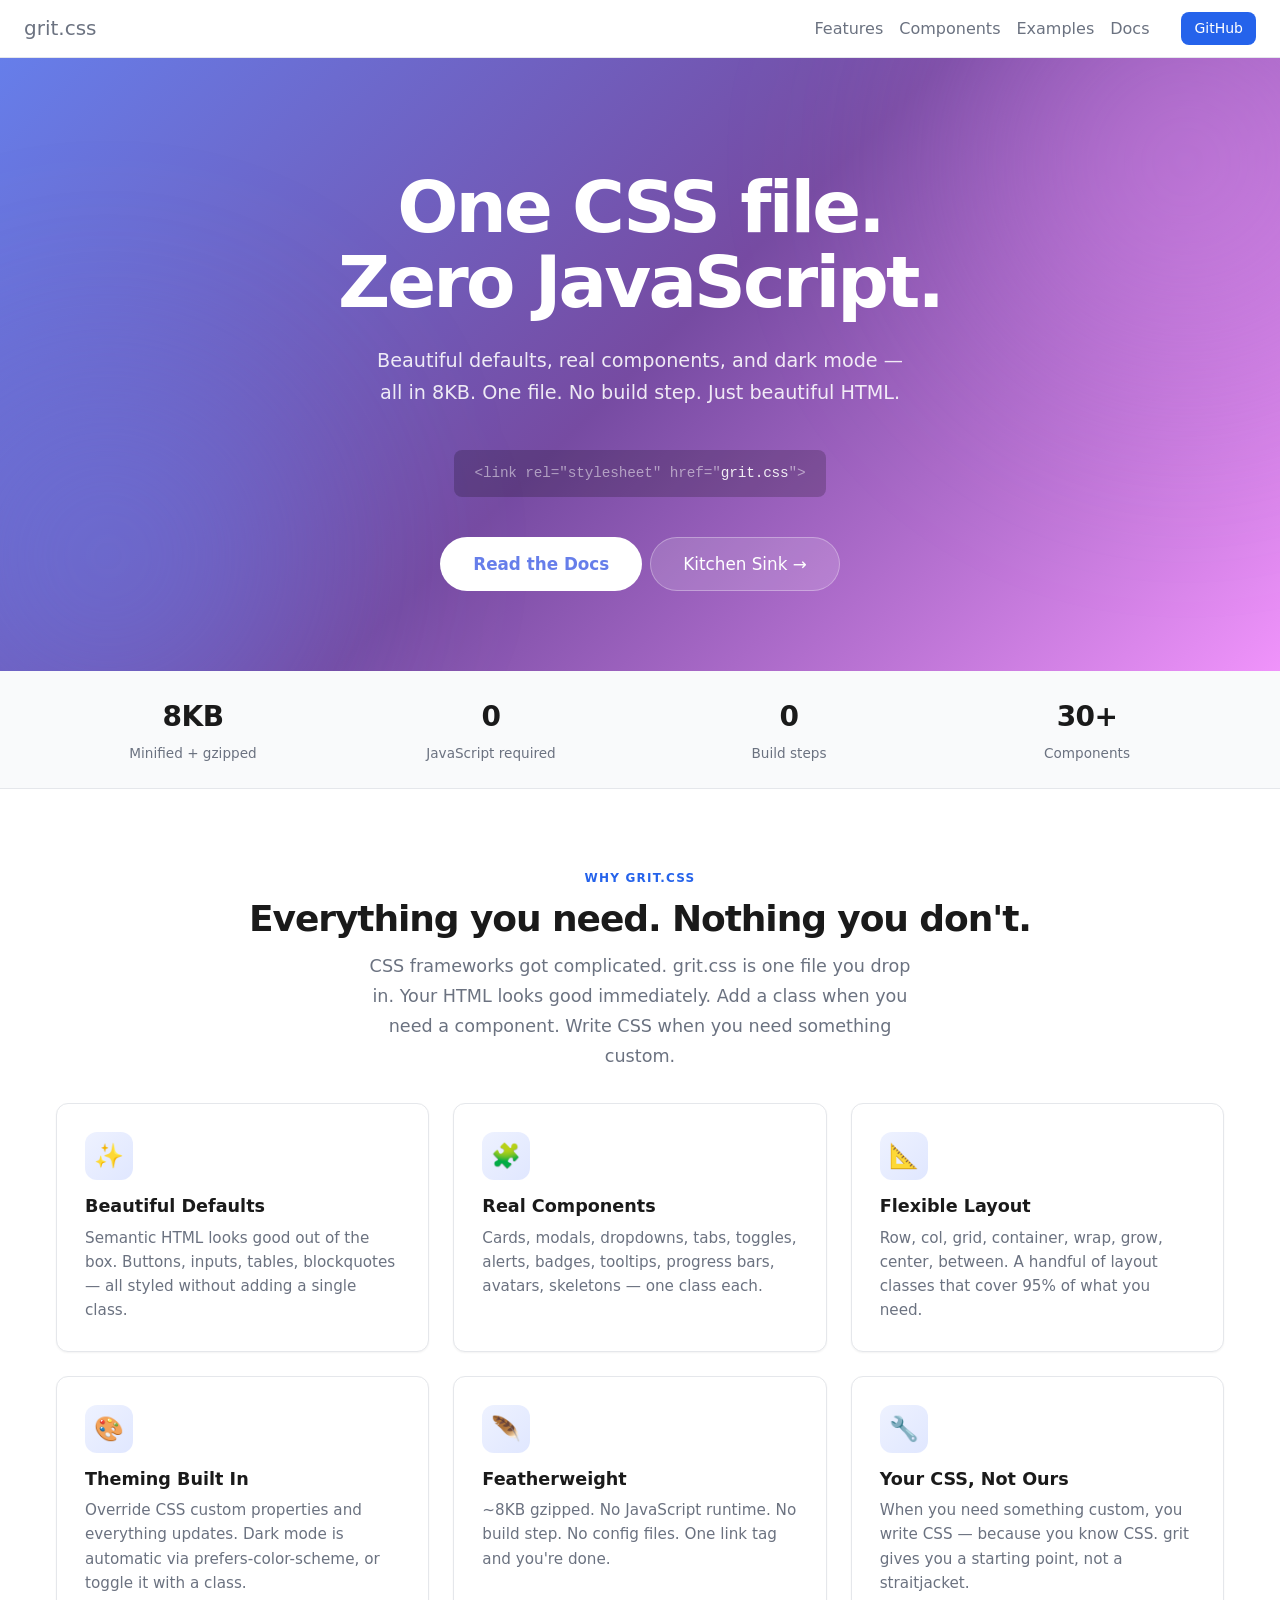
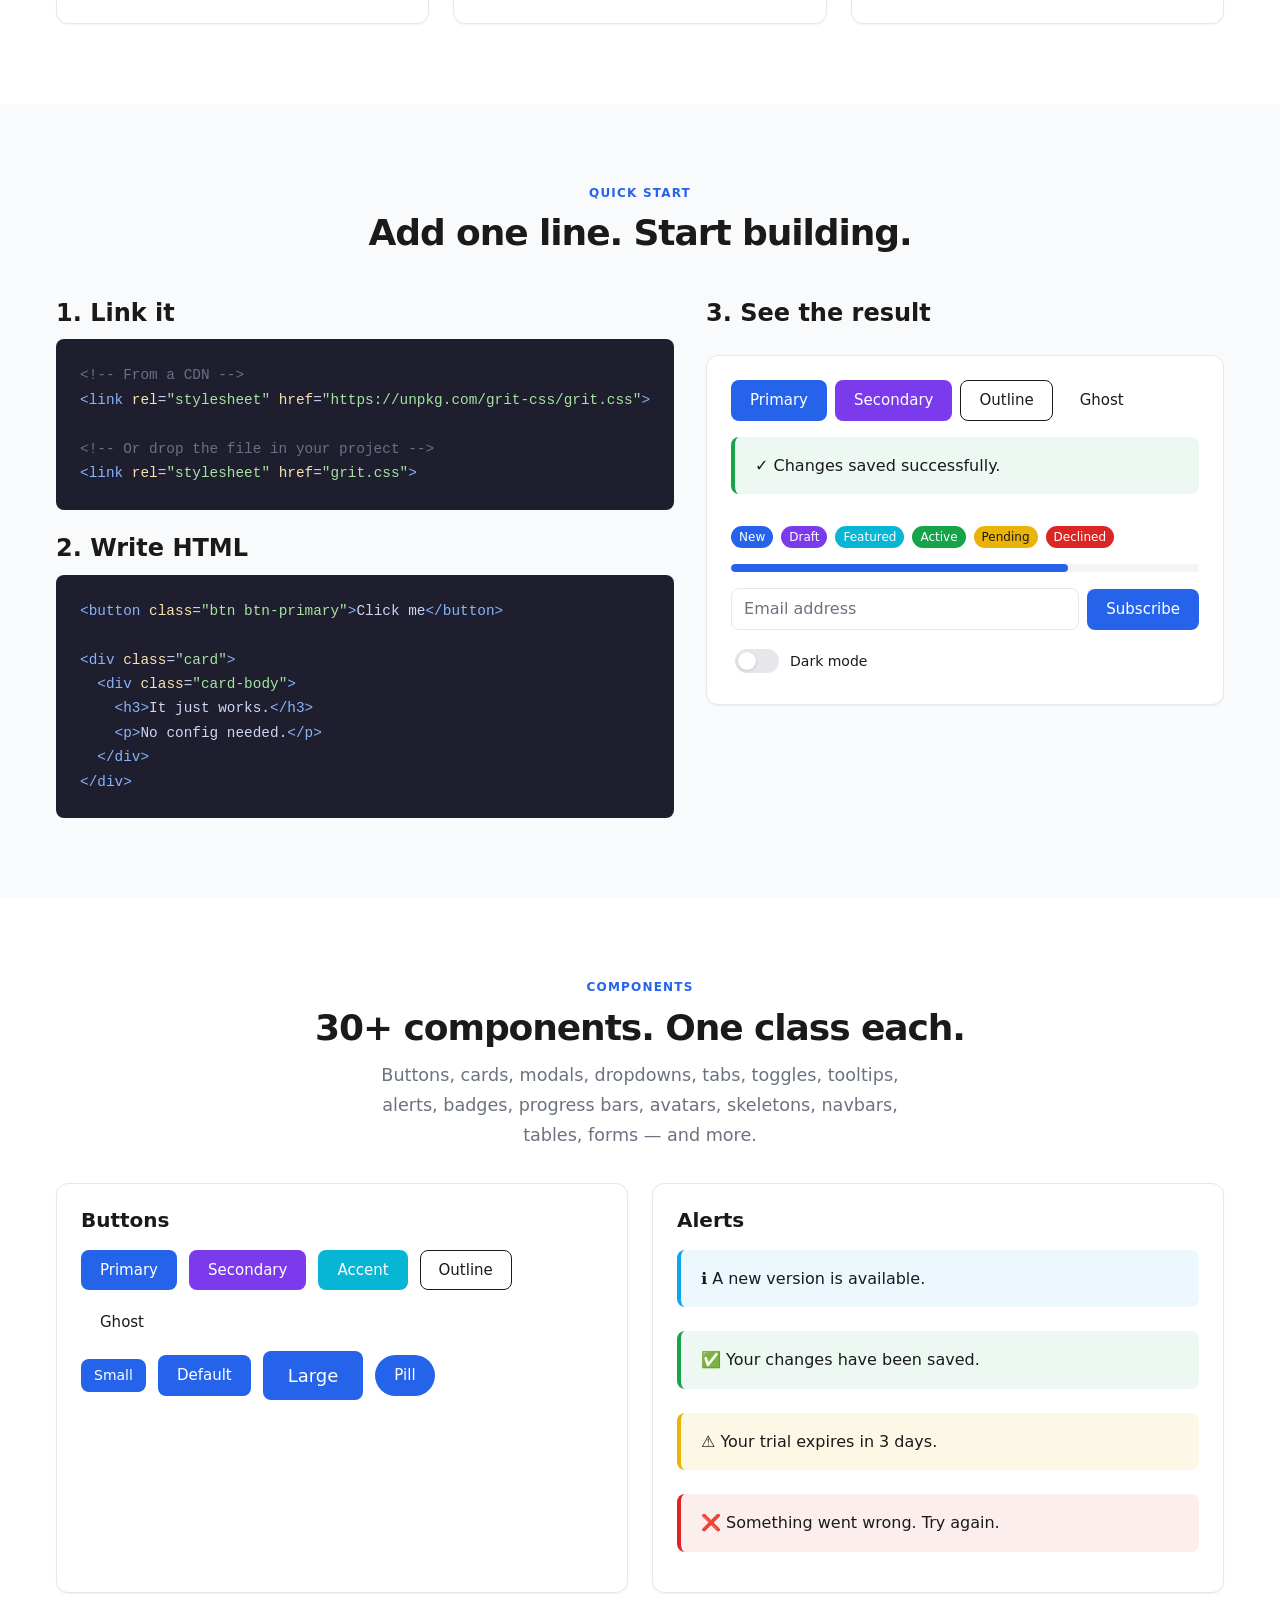
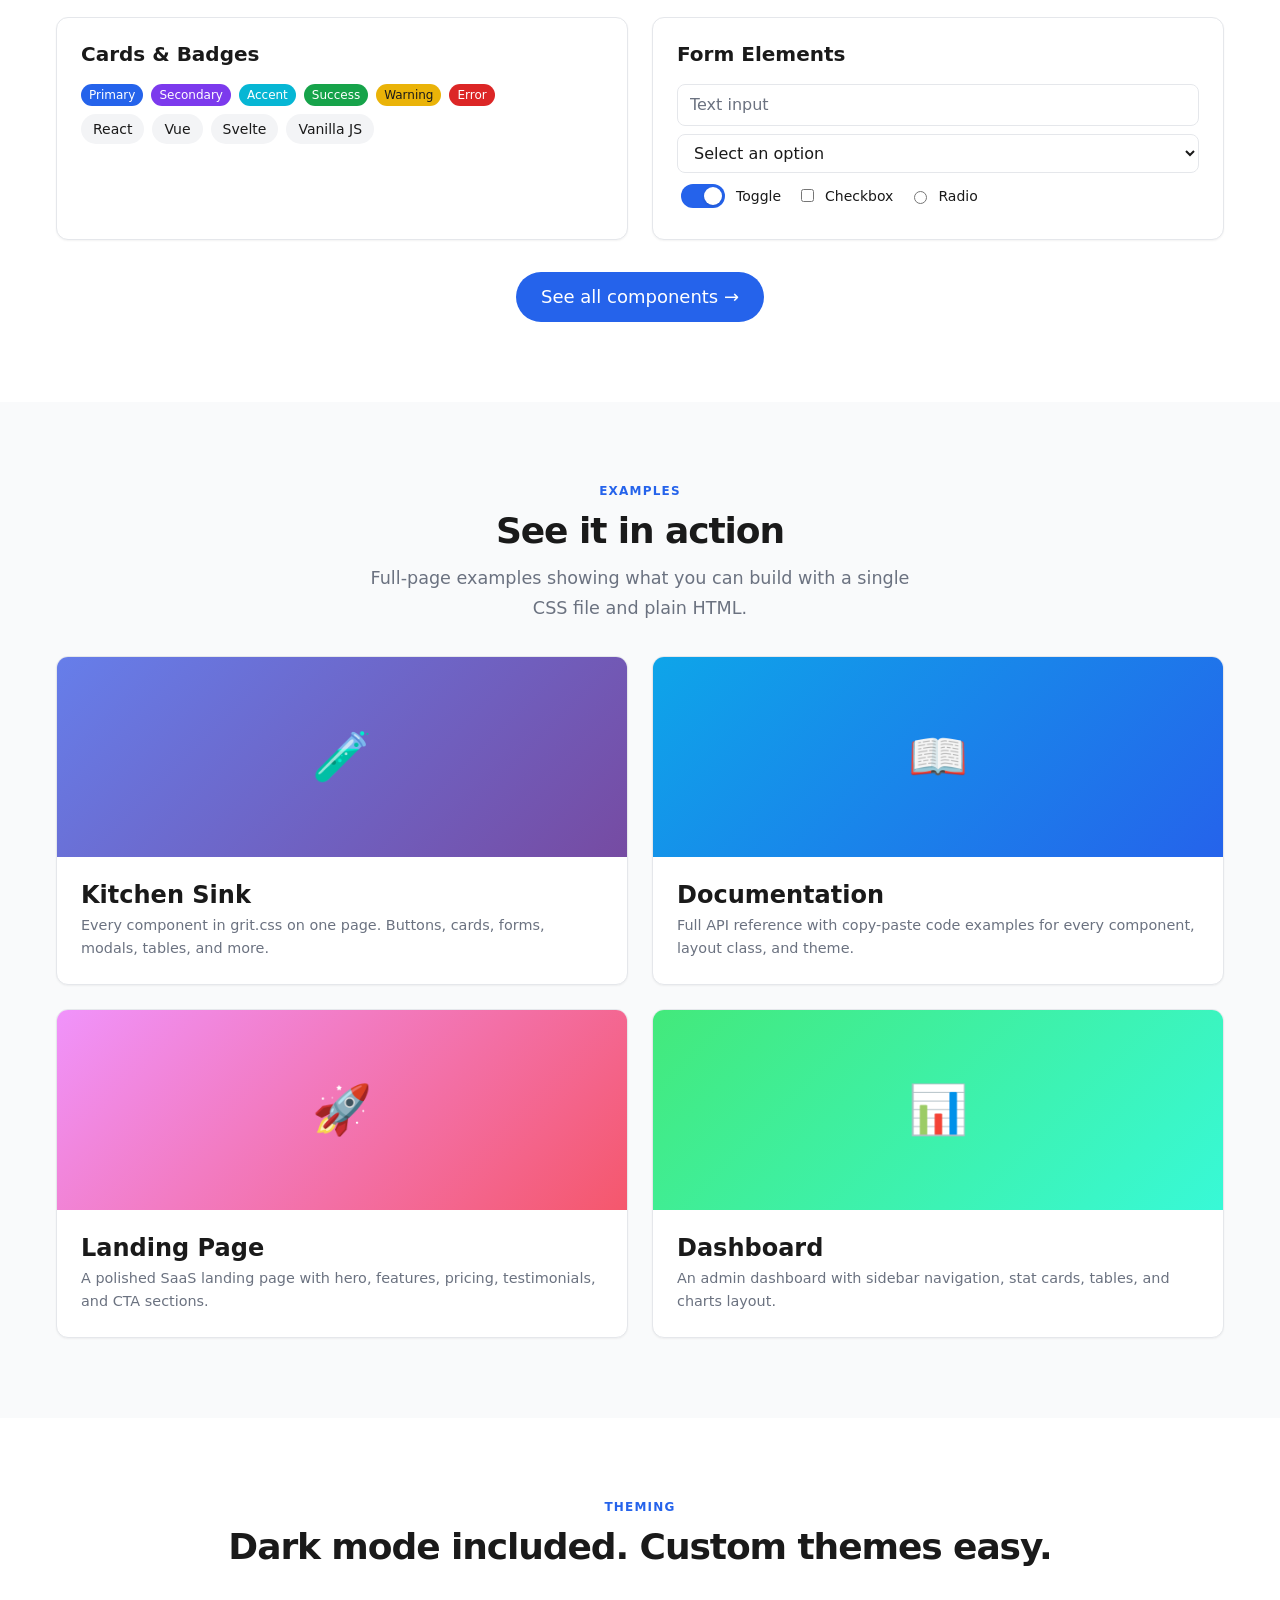
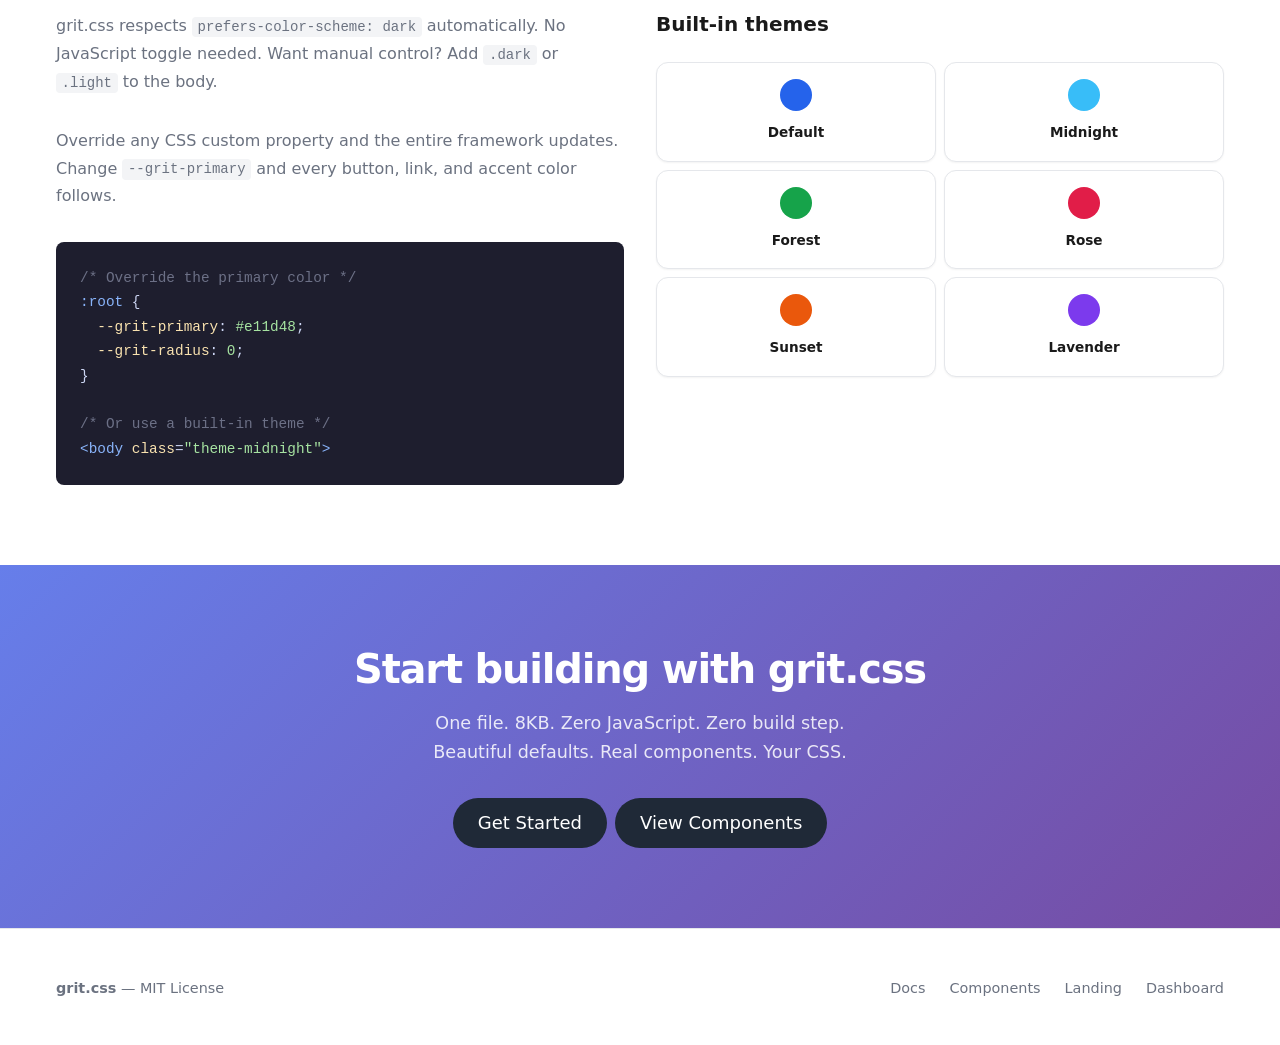
==== commit db42efd8: "Change examples section heading to 'See it in action'" ====
--- a/index.html
+++ b/index.html
@@ -557,7 +557,7 @@
   <div class="container col gap-xl">
     <div class="text-center">
       <p class="section-label">Examples</p>
-      <h2>Examples</h2>
+      <h2>See it in action</h2>
       <p class="lead" style="margin: 0 auto;">Full-page examples showing what you can build with a single CSS file and plain HTML.</p>
     </div>
     <div class="grid grid-2 gap-lg">
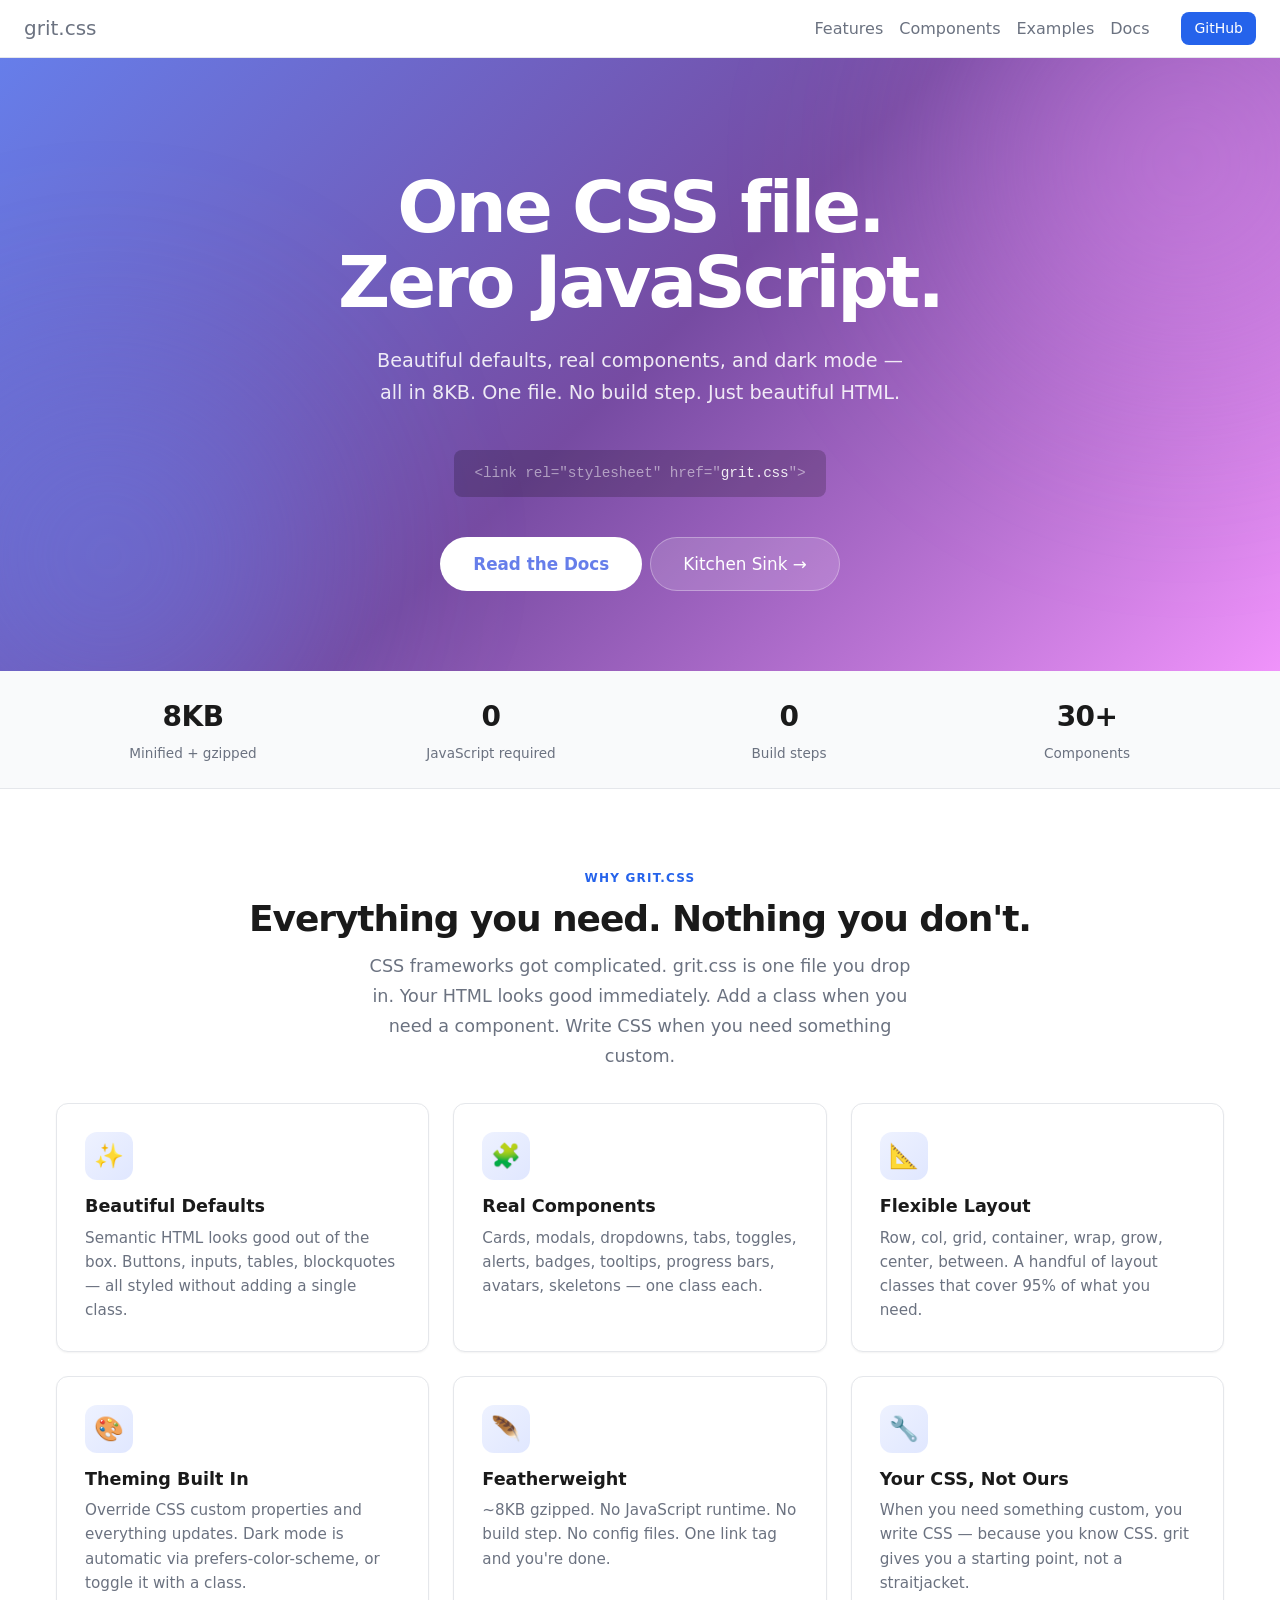
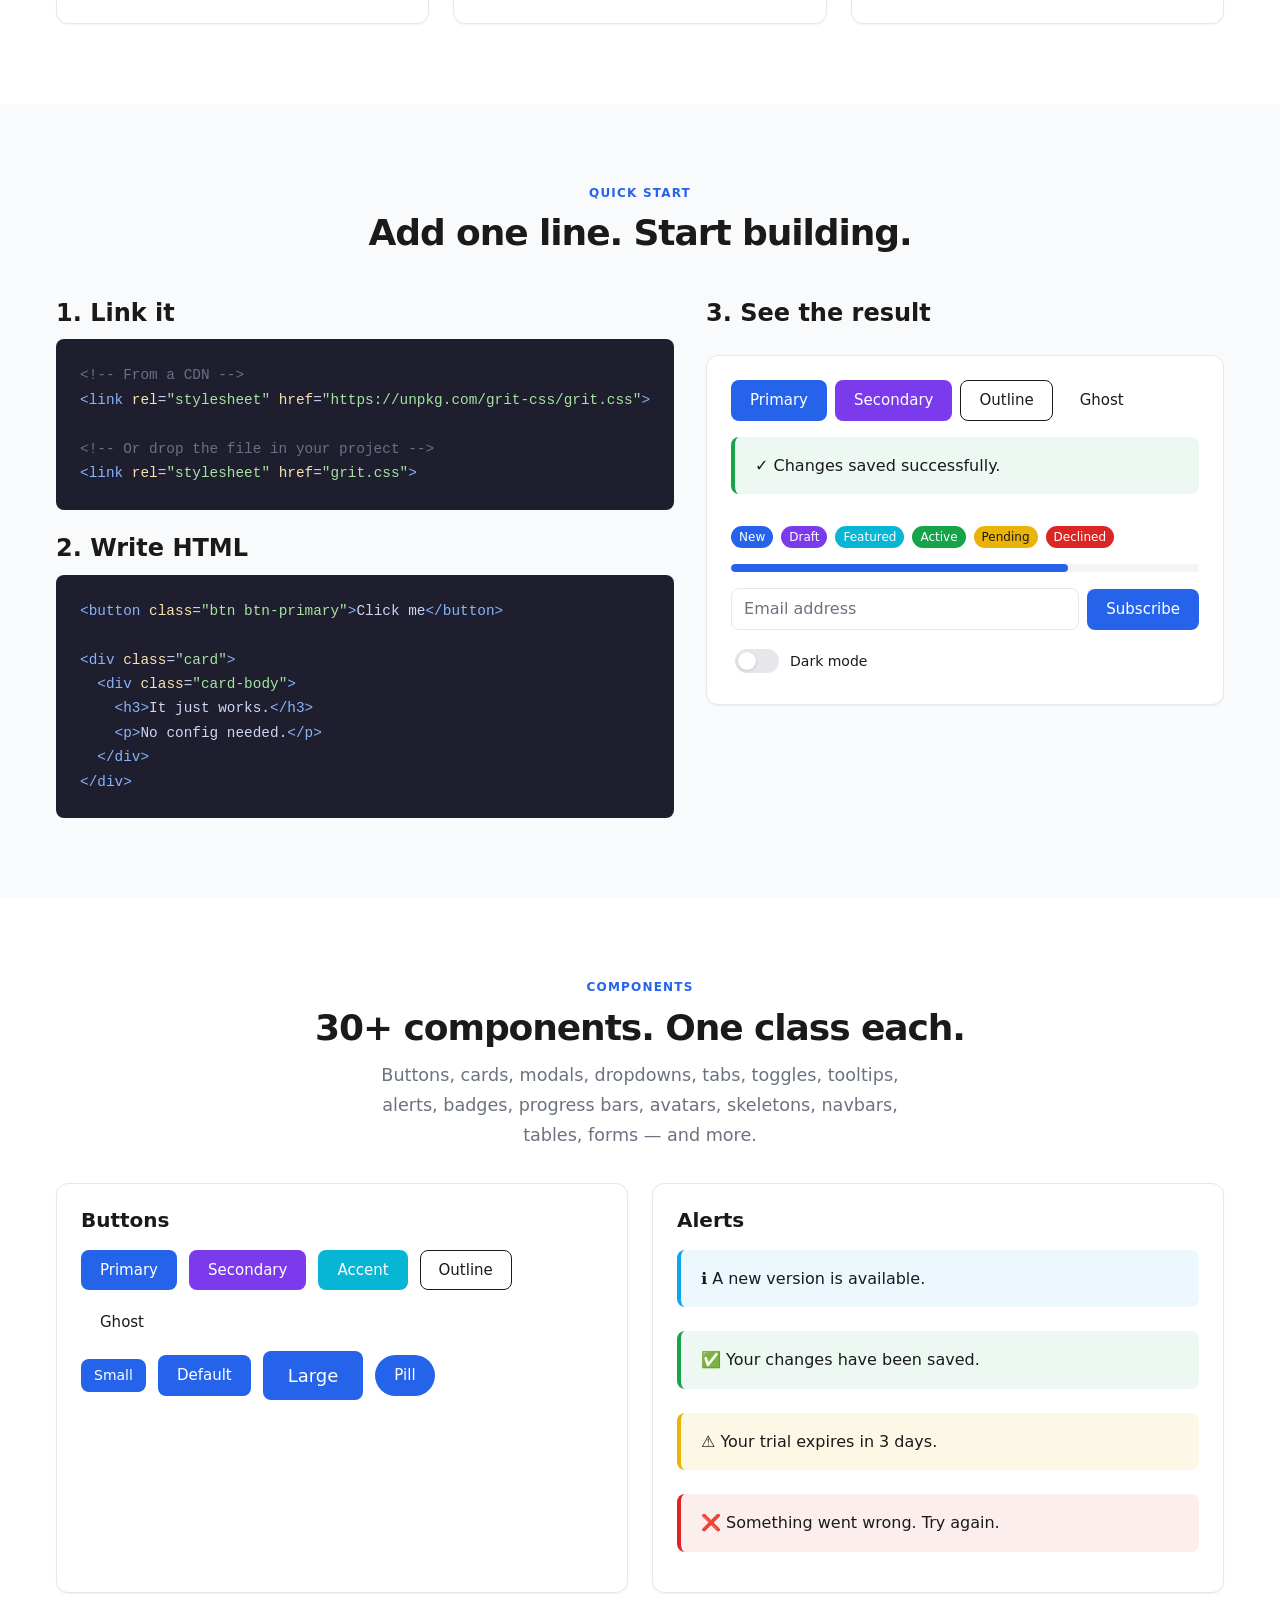
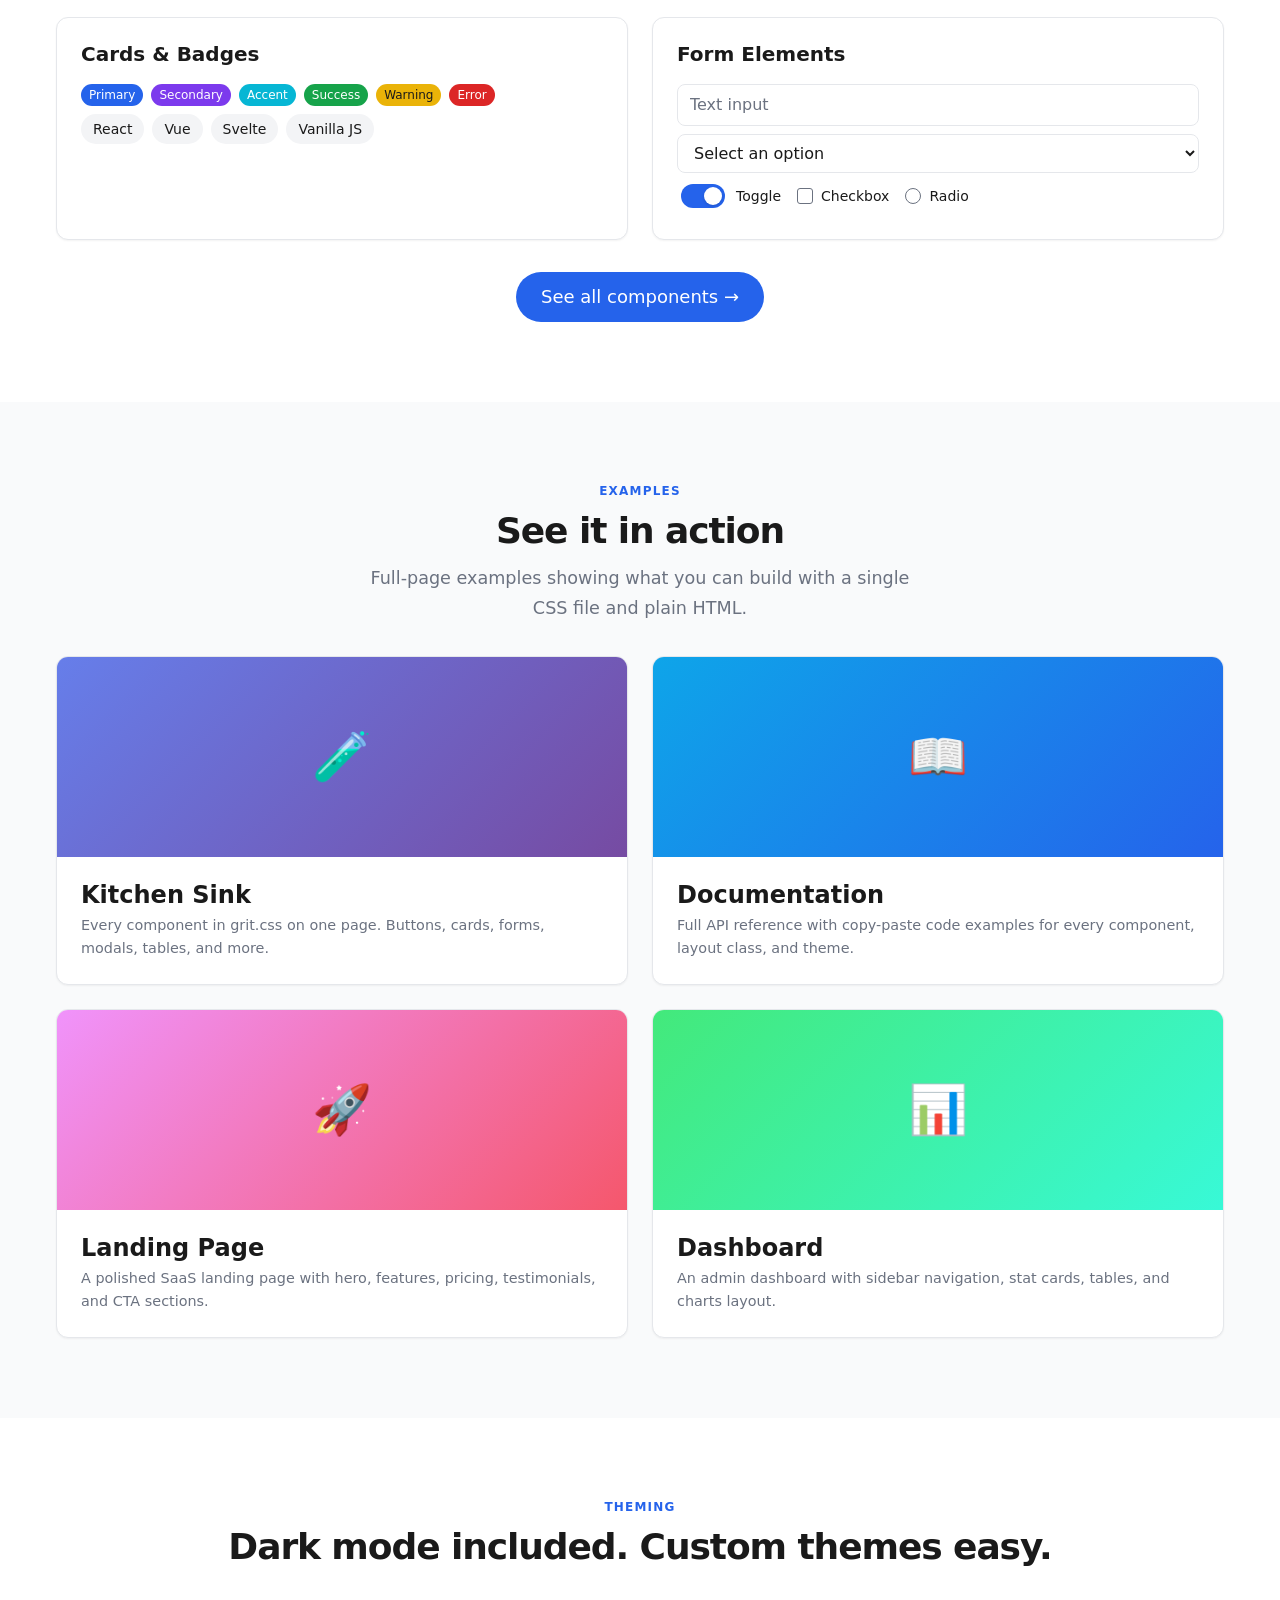
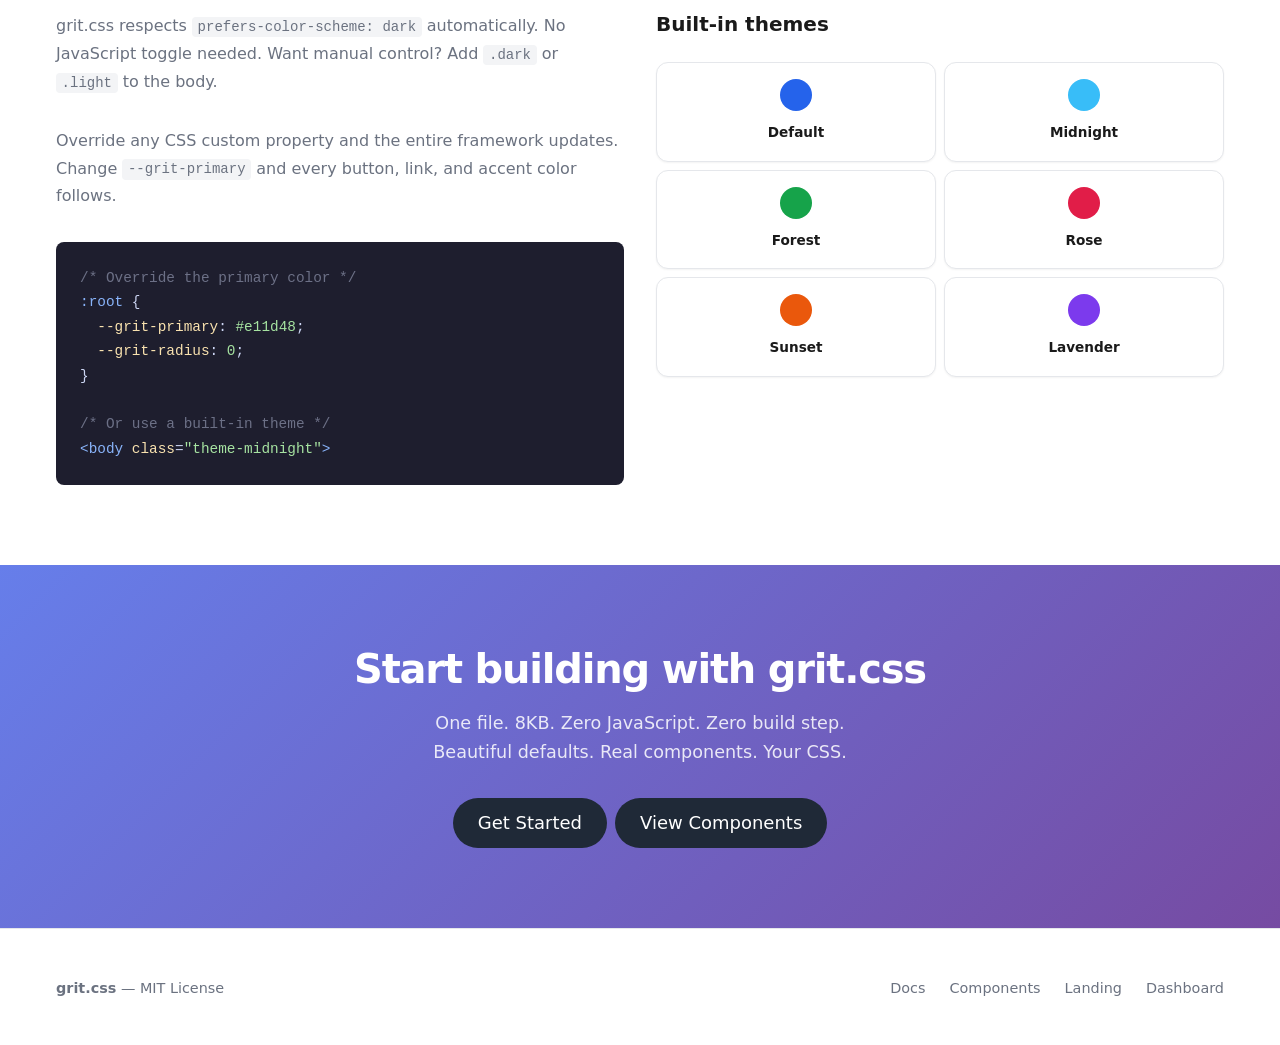
==== commit 5e655fe0: "Update GitHub links to github.com/sandro/grit.css" ====
--- a/index.html
+++ b/index.html
@@ -297,7 +297,7 @@
     <a href="#examples">Examples</a>
     <a href="examples/docs.html">Docs</a>
     <div class="grow"></div>
-    <a href="https://github.com" class="btn btn-primary btn-sm">GitHub</a>
+    <a href="https://github.com/sandro/grit.css" class="btn btn-primary btn-sm">GitHub</a>
   </div>
 </nav>
 
--- a/grit.css
+++ b/grit.css
@@ -1,4 +1,4 @@
-/* grit.css v0.1.0 | MIT License | https://github.com/user/grit */
+/* grit.css v0.1.0 | MIT License | https://github.com/sandro/grit.css */
 
 /* === Custom Properties === */
 
@@ -756,6 +756,99 @@
 
 .toggle:focus-visible {
   box-shadow: 0 0 0 3px rgba(37, 99, 235, 0.15);
+}
+
+/* === Checkbox === */
+
+input[type="checkbox"]:not(.toggle) {
+  -webkit-appearance: none;
+  appearance: none;
+  width: 1rem;
+  height: 1rem;
+  min-width: 1rem;
+  min-height: 1rem;
+  padding: 0;
+  margin: 0;
+  border: 1.5px solid var(--grit-muted);
+  border-radius: 3px;
+  background: var(--grit-bg);
+  cursor: pointer;
+  position: relative;
+  flex-shrink: 0;
+  vertical-align: middle;
+  transition: background 0.15s ease, border-color 0.15s ease;
+}
+
+input[type="checkbox"]:not(.toggle):hover {
+  border-color: var(--grit-primary);
+}
+
+input[type="checkbox"]:not(.toggle):checked {
+  background: var(--grit-primary);
+  border-color: var(--grit-primary);
+}
+
+input[type="checkbox"]:not(.toggle):checked::after {
+  content: '';
+  position: absolute;
+  left: 50%;
+  top: 45%;
+  width: 4px;
+  height: 8px;
+  border: solid #fff;
+  border-width: 0 2px 2px 0;
+  transform: translate(-50%, -50%) rotate(45deg);
+}
+
+input[type="checkbox"]:not(.toggle):focus-visible {
+  box-shadow: 0 0 0 2px rgba(37, 99, 235, 0.2);
+  outline: none;
+}
+
+/* === Radio === */
+
+input[type="radio"] {
+  -webkit-appearance: none;
+  appearance: none;
+  width: 1rem;
+  height: 1rem;
+  min-width: 1rem;
+  min-height: 1rem;
+  padding: 0;
+  margin: 0;
+  border: 1.5px solid var(--grit-muted);
+  border-radius: 50%;
+  background: var(--grit-bg);
+  cursor: pointer;
+  position: relative;
+  flex-shrink: 0;
+  vertical-align: middle;
+  transition: border-color 0.15s ease;
+}
+
+input[type="radio"]:hover {
+  border-color: var(--grit-primary);
+}
+
+input[type="radio"]:checked {
+  border-color: var(--grit-primary);
+}
+
+input[type="radio"]:checked::after {
+  content: '';
+  position: absolute;
+  left: 50%;
+  top: 50%;
+  width: 6px;
+  height: 6px;
+  background: var(--grit-primary);
+  border-radius: 50%;
+  transform: translate(-50%, -50%);
+}
+
+input[type="radio"]:focus-visible {
+  box-shadow: 0 0 0 2px rgba(37, 99, 235, 0.2);
+  outline: none;
 }
 
 /* === Tabs === */
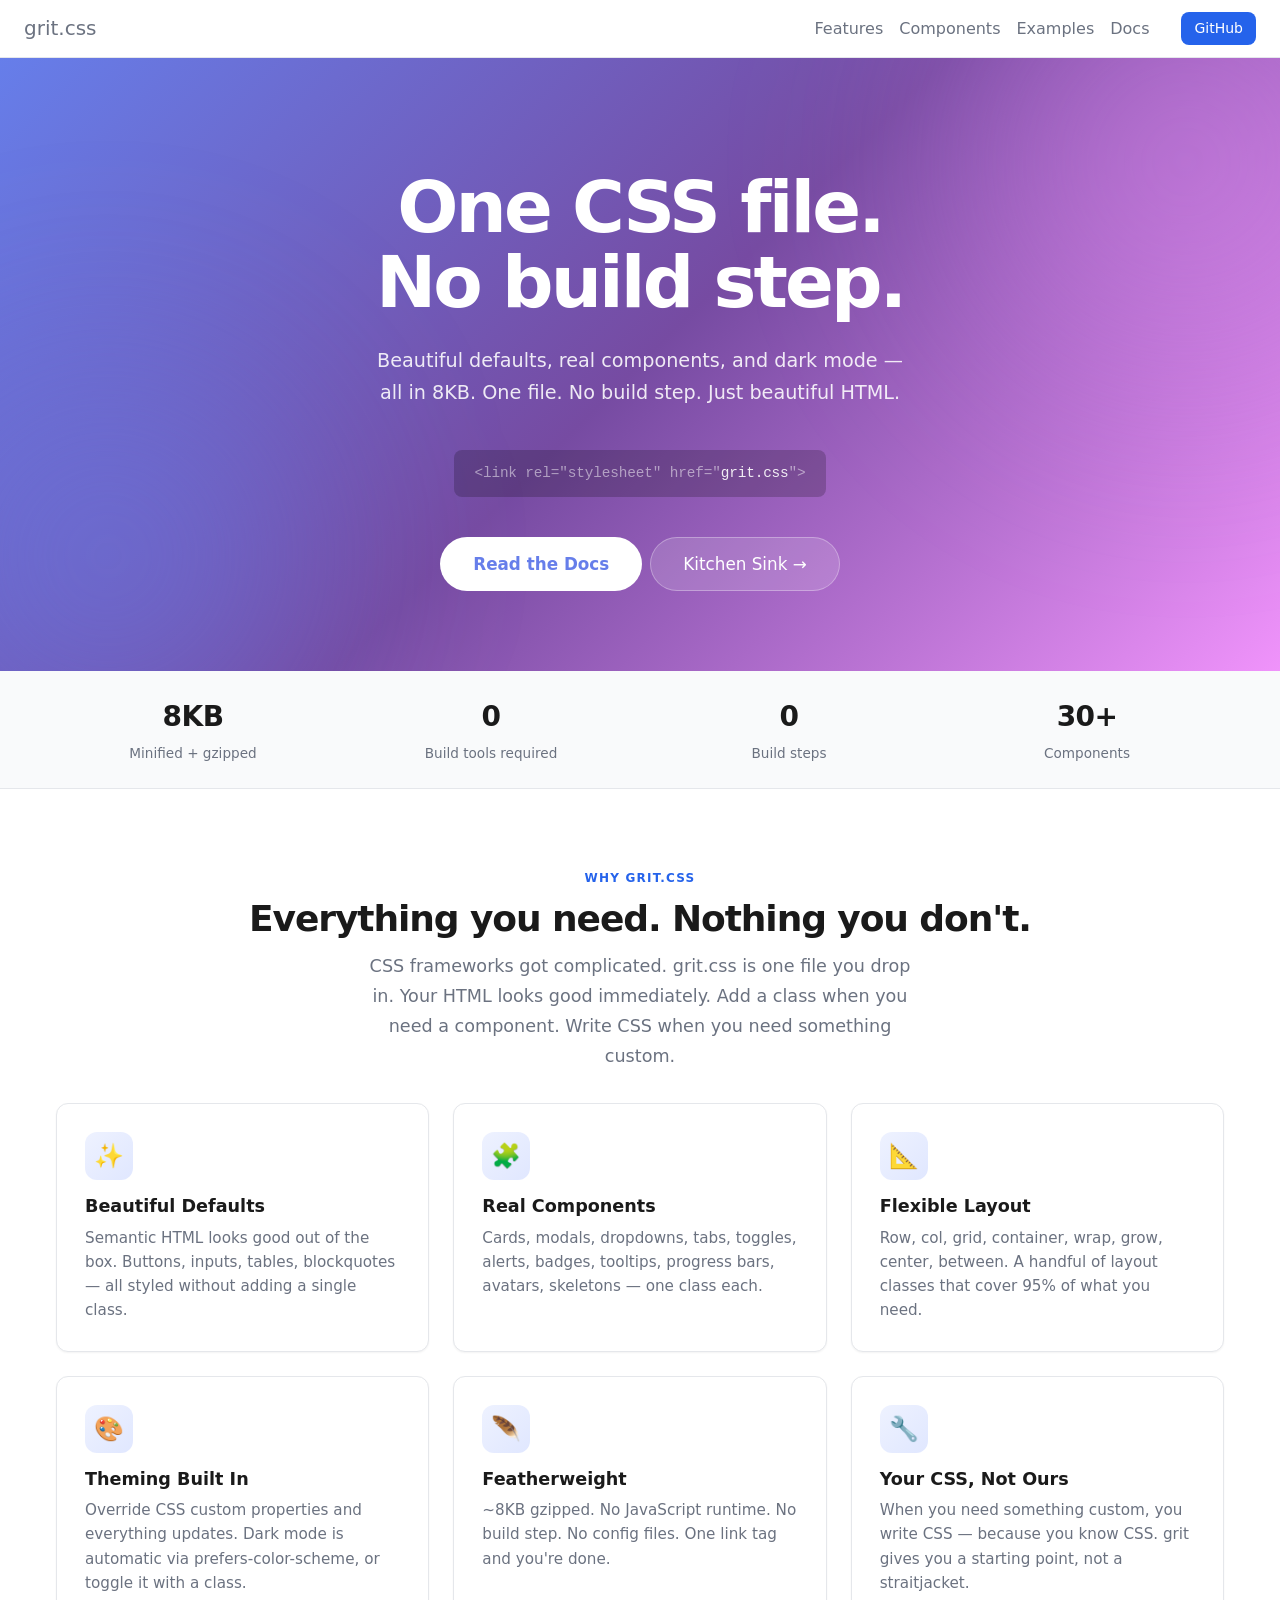
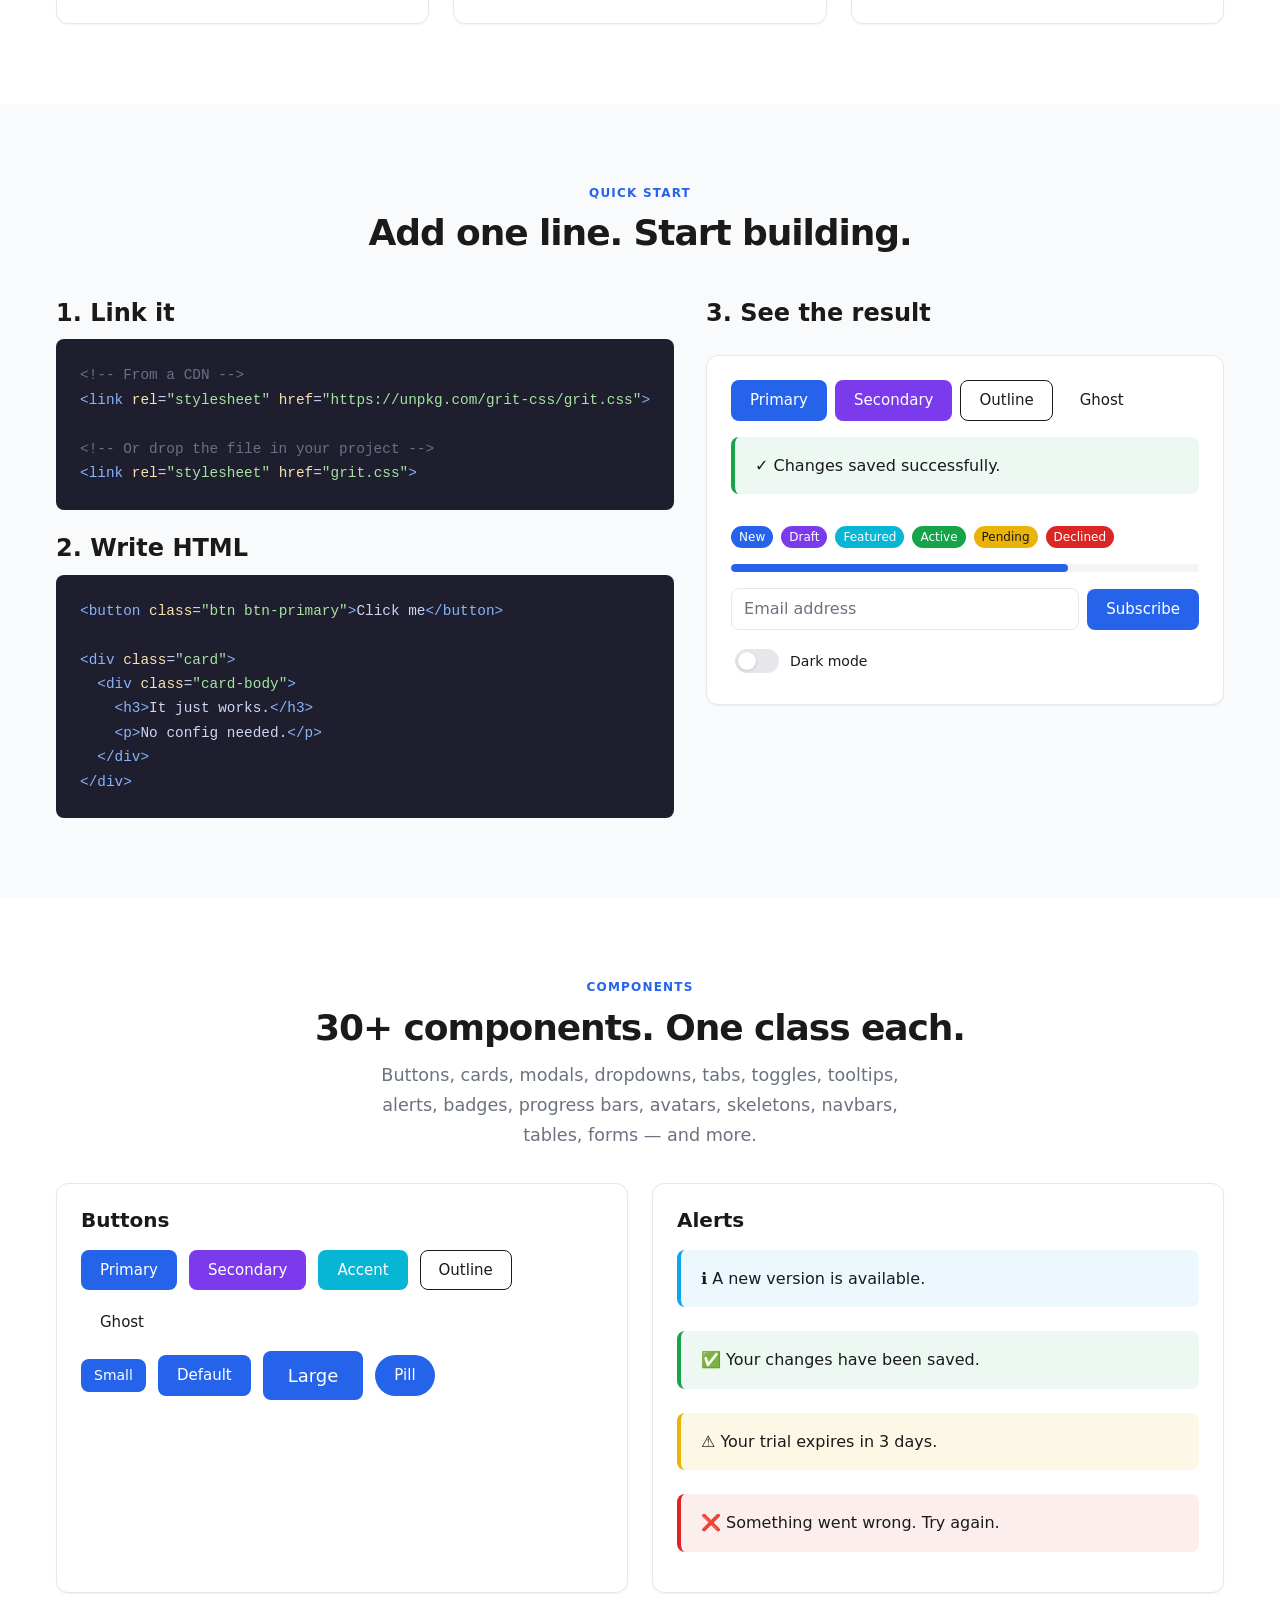
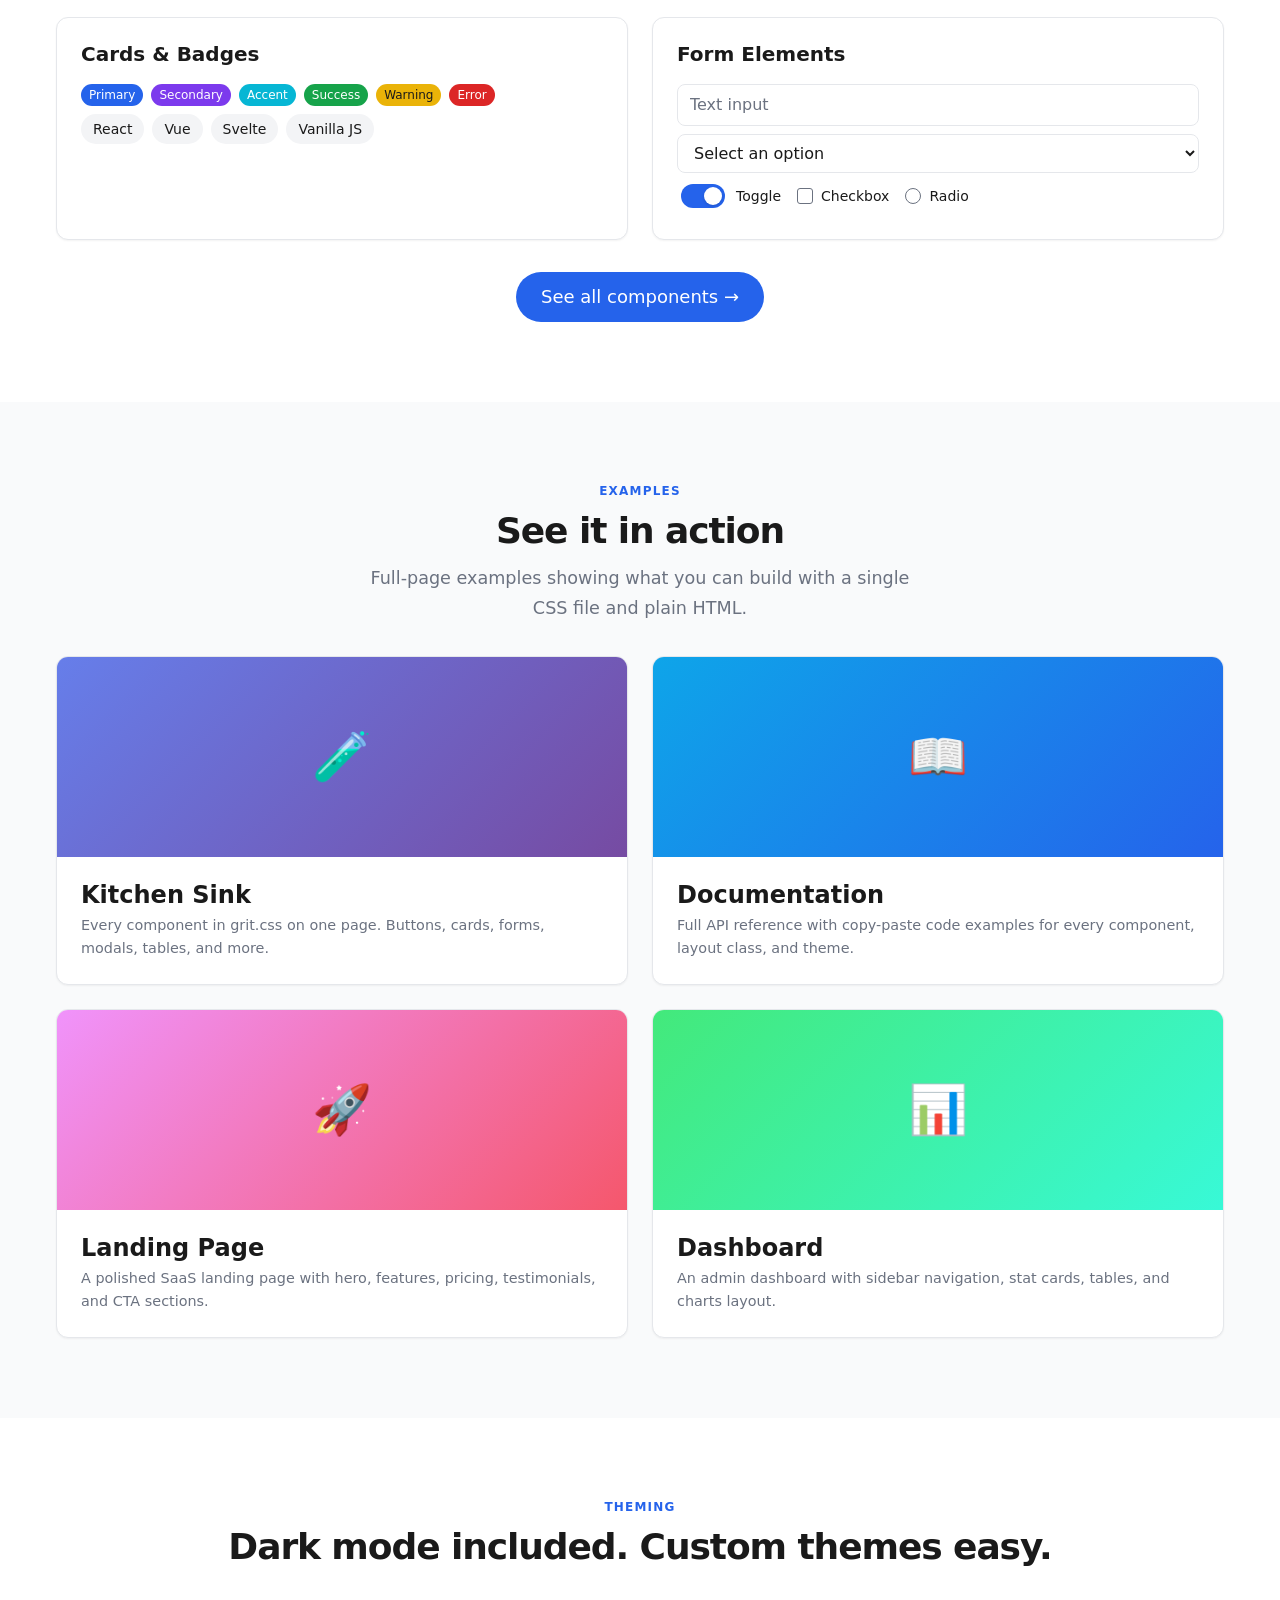
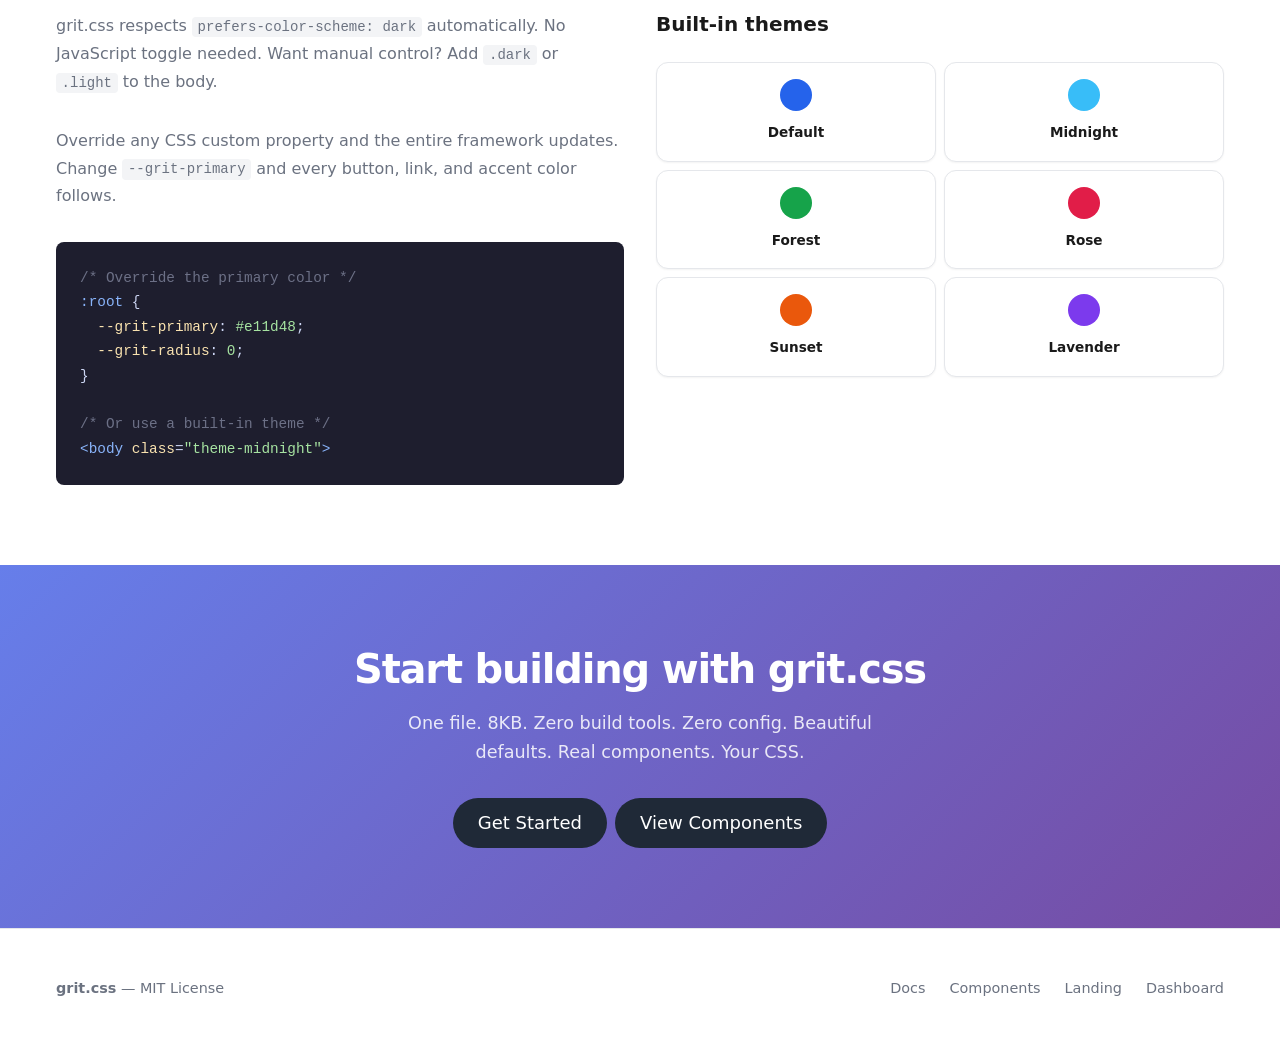
==== commit 98edbe63: "Replace 'Zero JavaScript' with 'No build step' across homepage" ====
--- a/index.html
+++ b/index.html
@@ -3,7 +3,16 @@
 <head>
   <meta charset="UTF-8">
   <meta name="viewport" content="width=device-width, initial-scale=1.0">
-  <title>grit.css — One file. Zero JavaScript. Beautiful defaults.</title>
+  <title>grit.css — One file. No build step. Beautiful defaults.</title>
+  <meta name="description" content="One CSS file. No build step. Beautiful defaults and 30+ components in 8KB.">
+  <meta property="og:title" content="grit.css">
+  <meta property="og:description" content="One CSS file. No build step. Beautiful defaults and 30+ components in 8KB.">
+  <meta property="og:url" content="https://sandro.github.io/grit.css/">
+  <meta property="og:type" content="website">
+  <meta name="twitter:card" content="summary">
+  <meta name="twitter:title" content="grit.css">
+  <meta name="twitter:description" content="One CSS file. No build step. Beautiful defaults and 30+ components in 8KB.">
+  <link rel="icon" href="data:image/svg+xml,<svg xmlns='http://www.w3.org/2000/svg' viewBox='0 0 100 100'><text y='.9em' font-size='90'>🧱</text></svg>">
   <link rel="stylesheet" href="grit.css">
   <style>
     html { scroll-behavior: smooth; }
@@ -319,7 +328,7 @@
 
 <!-- Hero -->
 <section class="hero">
-  <h1>One CSS file.<br>Zero JavaScript.</h1>
+  <h1>One CSS file.<br>No build step.</h1>
   <p>Beautiful defaults, real components, and dark mode — all in 8KB. One file. No build step. Just beautiful HTML.</p>
   <div class="install-snippet">
     <span class="muted">&lt;link rel="stylesheet" href="</span>grit.css<span class="muted">"&gt;</span>
@@ -339,7 +348,7 @@
     </div>
     <div class="stat-item grow">
       <div class="stat-value">0</div>
-      <div class="stat-label">JavaScript required</div>
+      <div class="stat-label">Build tools required</div>
     </div>
     <div class="stat-item grow">
       <div class="stat-value">0</div>
@@ -657,7 +666,7 @@
 <!-- CTA -->
 <section class="cta">
   <h2>Start building with grit.css</h2>
-  <p>One file. 8KB. Zero JavaScript. Zero build step. Beautiful defaults. Real components. Your CSS.</p>
+  <p>One file. 8KB. Zero build tools. Zero config. Beautiful defaults. Real components. Your CSS.</p>
   <div class="row gap-sm center">
     <a href="examples/docs.html" class="btn btn-light btn-lg btn-pill">Get Started</a>
     <a href="examples/kitchen-sink.html" class="btn btn-ghost-light btn-lg btn-pill">View Components</a>
--- a/grit.css
+++ b/grit.css
@@ -352,6 +352,11 @@
 .btn-ghost:hover {
   background: var(--grit-surface-2);
   filter: none;
+}
+
+.btn-xs {
+  padding: 0.15rem 0.5rem;
+  font-size: 0.75rem;
 }
 
 .btn-sm {
@@ -1082,40 +1087,45 @@
 
 /* === Skeleton === */
 
+.skeleton,
+.skeleton-text,
+.skeleton-title,
+.skeleton-avatar {
+  --sk-base: #cacdd2;
+  --sk-shine: #e4e6e9;
+  background-color: var(--sk-base);
+  background-image: linear-gradient(90deg, var(--sk-base) 25%, var(--sk-shine) 50%, var(--sk-base) 75%);
+  background-size: 300% 100%;
+  background-repeat: no-repeat;
+  animation: grit-shimmer 1.5s linear infinite;
+}
+
 .skeleton {
-  background: var(--grit-surface-2);
   border-radius: var(--grit-radius);
-  animation: grit-pulse 2s ease-in-out infinite;
 }
 
 .skeleton-text {
   height: 1em;
   margin-bottom: 0.5rem;
-  background: var(--grit-surface-2);
   border-radius: var(--grit-radius);
-  animation: grit-pulse 2s ease-in-out infinite;
 }
 
 .skeleton-title {
   height: 1.5em;
   width: 60%;
   margin-bottom: 0.75rem;
-  background: var(--grit-surface-2);
   border-radius: var(--grit-radius);
-  animation: grit-pulse 2s ease-in-out infinite;
 }
 
 .skeleton-avatar {
   width: 2.5rem;
   height: 2.5rem;
   border-radius: var(--grit-radius-full);
-  background: var(--grit-surface-2);
-  animation: grit-pulse 2s ease-in-out infinite;
-}
-
-@keyframes grit-pulse {
-  0%, 100% { opacity: 1; }
-  50% { opacity: 0.4; }
+}
+
+@keyframes grit-shimmer {
+  0% { background-position: 200% 0; }
+  100% { background-position: -100% 0; }
 }
 
 /* === Chip === */
@@ -1129,6 +1139,264 @@
   border-radius: var(--grit-radius-full);
   font-size: 0.875rem;
   color: var(--grit-text);
+}
+
+/* === Breadcrumb === */
+
+.breadcrumb {
+  display: flex;
+  align-items: center;
+  gap: 0;
+  list-style: none;
+  padding: 0;
+  margin: 0;
+  font-size: 0.875rem;
+}
+
+.breadcrumb li {
+  display: flex;
+  align-items: center;
+}
+
+.breadcrumb li + li::before {
+  content: '/';
+  margin: 0 0.5rem;
+  color: var(--grit-muted);
+}
+
+.breadcrumb a {
+  color: var(--grit-muted);
+  text-decoration: none;
+}
+
+.breadcrumb a:hover {
+  color: var(--grit-primary);
+}
+
+.breadcrumb li:last-child {
+  color: var(--grit-text);
+  font-weight: 500;
+}
+
+/* === Pagination === */
+
+.pagination {
+  display: flex;
+  align-items: center;
+  gap: 0.25rem;
+  list-style: none;
+  padding: 0;
+  margin: 0;
+}
+
+.pagination a,
+.pagination span {
+  display: inline-flex;
+  align-items: center;
+  justify-content: center;
+  min-width: 2rem;
+  height: 2rem;
+  padding: 0 0.5rem;
+  border-radius: var(--grit-radius);
+  font-size: 0.875rem;
+  text-decoration: none;
+  color: var(--grit-text);
+  transition: background var(--grit-transition);
+}
+
+.pagination a:hover {
+  background: var(--grit-surface-2);
+}
+
+.pagination .active a,
+.pagination .active span {
+  background: var(--grit-primary);
+  color: #fff;
+}
+
+.pagination .disabled a,
+.pagination .disabled span {
+  color: var(--grit-muted);
+  pointer-events: none;
+  opacity: 0.5;
+}
+
+/* === Toast === */
+
+.toast-container {
+  position: fixed;
+  top: 1rem;
+  right: 1rem;
+  z-index: 9999;
+  display: flex;
+  flex-direction: column;
+  gap: 0.5rem;
+  pointer-events: none;
+}
+
+.toast {
+  padding: 0.75rem 1.25rem;
+  border-radius: var(--grit-radius);
+  background: var(--grit-surface);
+  border: 1px solid var(--grit-border);
+  box-shadow: var(--grit-shadow-lg);
+  font-size: 0.875rem;
+  pointer-events: auto;
+  animation: grit-toast-in 300ms ease;
+  max-width: 24rem;
+}
+
+.toast-success { border-left: 3px solid var(--grit-success); }
+.toast-error   { border-left: 3px solid var(--grit-error); }
+.toast-warning { border-left: 3px solid var(--grit-warning); }
+.toast-info    { border-left: 3px solid var(--grit-info); }
+
+.toast-out {
+  animation: grit-toast-out 200ms ease forwards;
+}
+
+@keyframes grit-toast-in {
+  from { opacity: 0; transform: translateX(100%); }
+  to   { opacity: 1; transform: translateX(0); }
+}
+
+@keyframes grit-toast-out {
+  from { opacity: 1; transform: translateX(0); }
+  to   { opacity: 0; transform: translateX(100%); }
+}
+
+/* === Accordion === */
+
+.accordion {
+  border: 1px solid var(--grit-border);
+  border-radius: var(--grit-radius);
+  overflow: hidden;
+}
+
+.accordion details {
+  border-bottom: 1px solid var(--grit-border);
+}
+
+.accordion details:last-child {
+  border-bottom: none;
+}
+
+.accordion summary {
+  padding: 0.75rem 1rem;
+  cursor: pointer;
+  font-weight: 500;
+  list-style: none;
+  display: flex;
+  align-items: center;
+  justify-content: space-between;
+  transition: background var(--grit-transition);
+}
+
+.accordion summary:hover {
+  background: var(--grit-surface-2);
+}
+
+.accordion summary::-webkit-details-marker {
+  display: none;
+}
+
+.accordion summary::marker {
+  content: '';
+}
+
+.accordion summary::after {
+  content: '+';
+  font-size: 1.25rem;
+  color: var(--grit-muted);
+  transition: transform var(--grit-transition);
+}
+
+.accordion details[open] summary::after {
+  content: '−';
+}
+
+.accordion details[open] summary {
+  border-bottom: 1px solid var(--grit-border);
+}
+
+.accordion .accordion-body {
+  padding: 0.75rem 1rem;
+}
+
+/* === List Group === */
+
+.list-group {
+  list-style: none;
+  padding: 0;
+  margin: 0;
+  border: 1px solid var(--grit-border);
+  border-radius: var(--grit-radius);
+  overflow: hidden;
+}
+
+.list-group li,
+.list-group a {
+  display: block;
+  padding: 0.625rem 1rem;
+  border-bottom: 1px solid var(--grit-border);
+  color: var(--grit-text);
+  text-decoration: none;
+}
+
+.list-group li:last-child,
+.list-group a:last-child {
+  border-bottom: none;
+}
+
+.list-group a:hover {
+  background: var(--grit-surface-2);
+}
+
+.list-group .active {
+  background: var(--grit-primary);
+  color: #fff;
+  border-color: var(--grit-primary);
+}
+
+/* === Spinner === */
+
+.spinner {
+  display: inline-block;
+  width: 1.25rem;
+  height: 1.25rem;
+  border: 2px solid var(--grit-border);
+  border-top-color: var(--grit-primary);
+  border-radius: 50%;
+  animation: grit-spin 600ms linear infinite;
+}
+
+.spinner-sm { width: 1rem; height: 1rem; }
+.spinner-lg { width: 2rem; height: 2rem; border-width: 3px; }
+
+@keyframes grit-spin {
+  to { transform: rotate(360deg); }
+}
+
+/* === Sticky Navbar === */
+
+.navbar-sticky {
+  position: sticky;
+  top: 0;
+  z-index: 100;
+}
+
+/* === Stack (row on desktop, col on mobile) === */
+
+.stack {
+  display: flex;
+  flex-direction: row;
+  gap: 1rem;
+}
+
+@media (max-width: 768px) {
+  .stack {
+    flex-direction: column;
+  }
 }
 
 /* === Table Enhancements === */
@@ -1368,6 +1636,74 @@
   .hide-desktop {
     display: none;
   }
+}
+
+/* === Prose === */
+
+.prose {
+  max-width: 65ch;
+  line-height: 1.75;
+}
+
+.prose h1, .prose h2, .prose h3,
+.prose h4, .prose h5, .prose h6 {
+  margin-top: 2em;
+  margin-bottom: 0.75em;
+}
+
+.prose h1:first-child, .prose h2:first-child,
+.prose h3:first-child, .prose h4:first-child {
+  margin-top: 0;
+}
+
+.prose p {
+  margin-bottom: 1.25em;
+}
+
+.prose ul, .prose ol {
+  margin-bottom: 1.25em;
+  padding-left: 1.75em;
+}
+
+.prose li {
+  margin-bottom: 0.375em;
+}
+
+.prose li > ul, .prose li > ol {
+  margin-top: 0.375em;
+  margin-bottom: 0;
+}
+
+.prose blockquote {
+  margin: 1.5em 0;
+  padding: 0.75em 1.25em;
+}
+
+.prose pre {
+  margin: 1.5em 0;
+}
+
+.prose code {
+  font-size: 0.875em;
+}
+
+.prose img {
+  margin: 1.5em 0;
+  border-radius: var(--grit-radius);
+}
+
+.prose hr {
+  margin: 2em 0;
+}
+
+.prose a {
+  color: var(--grit-primary);
+  text-decoration: underline;
+  text-underline-offset: 2px;
+}
+
+.prose a:hover {
+  color: var(--grit-text);
 }
 
 /* === Utility Classes === */
@@ -1438,6 +1774,11 @@
     --grit-shadow: 0 2px 8px rgba(0, 0, 0, 0.4);
     --grit-shadow-lg: 0 8px 24px rgba(0, 0, 0, 0.5);
   }
+
+  .skeleton, .skeleton-text, .skeleton-title, .skeleton-avatar {
+    --sk-base: #333338;
+    --sk-shine: #44444a;
+  }
 }
 
 .dark {
@@ -1452,6 +1793,11 @@
   --grit-shadow-lg: 0 8px 24px rgba(0, 0, 0, 0.5);
   background-color: var(--grit-bg);
   color: var(--grit-text);
+}
+
+.dark .skeleton, .dark .skeleton-text, .dark .skeleton-title, .dark .skeleton-avatar {
+  --sk-base: #333338;
+  --sk-shine: #44444a;
 }
 
 .light {
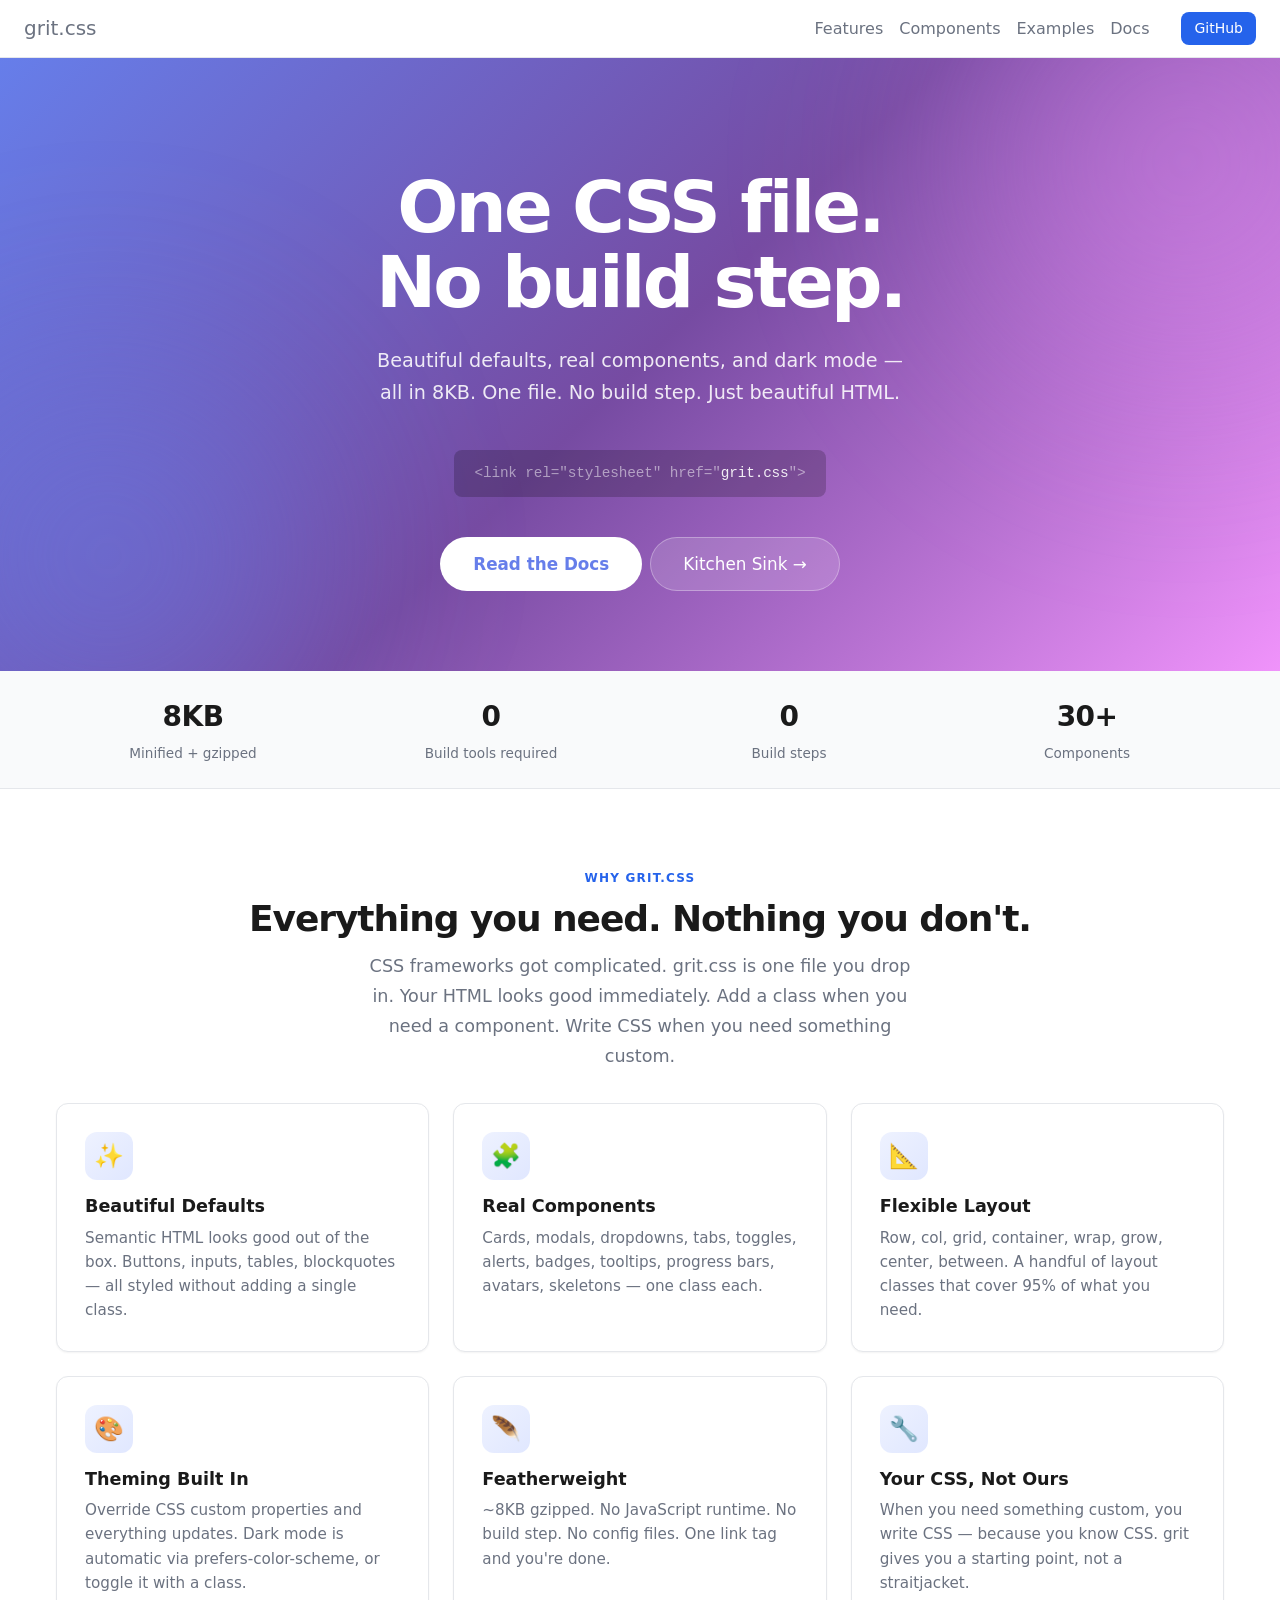
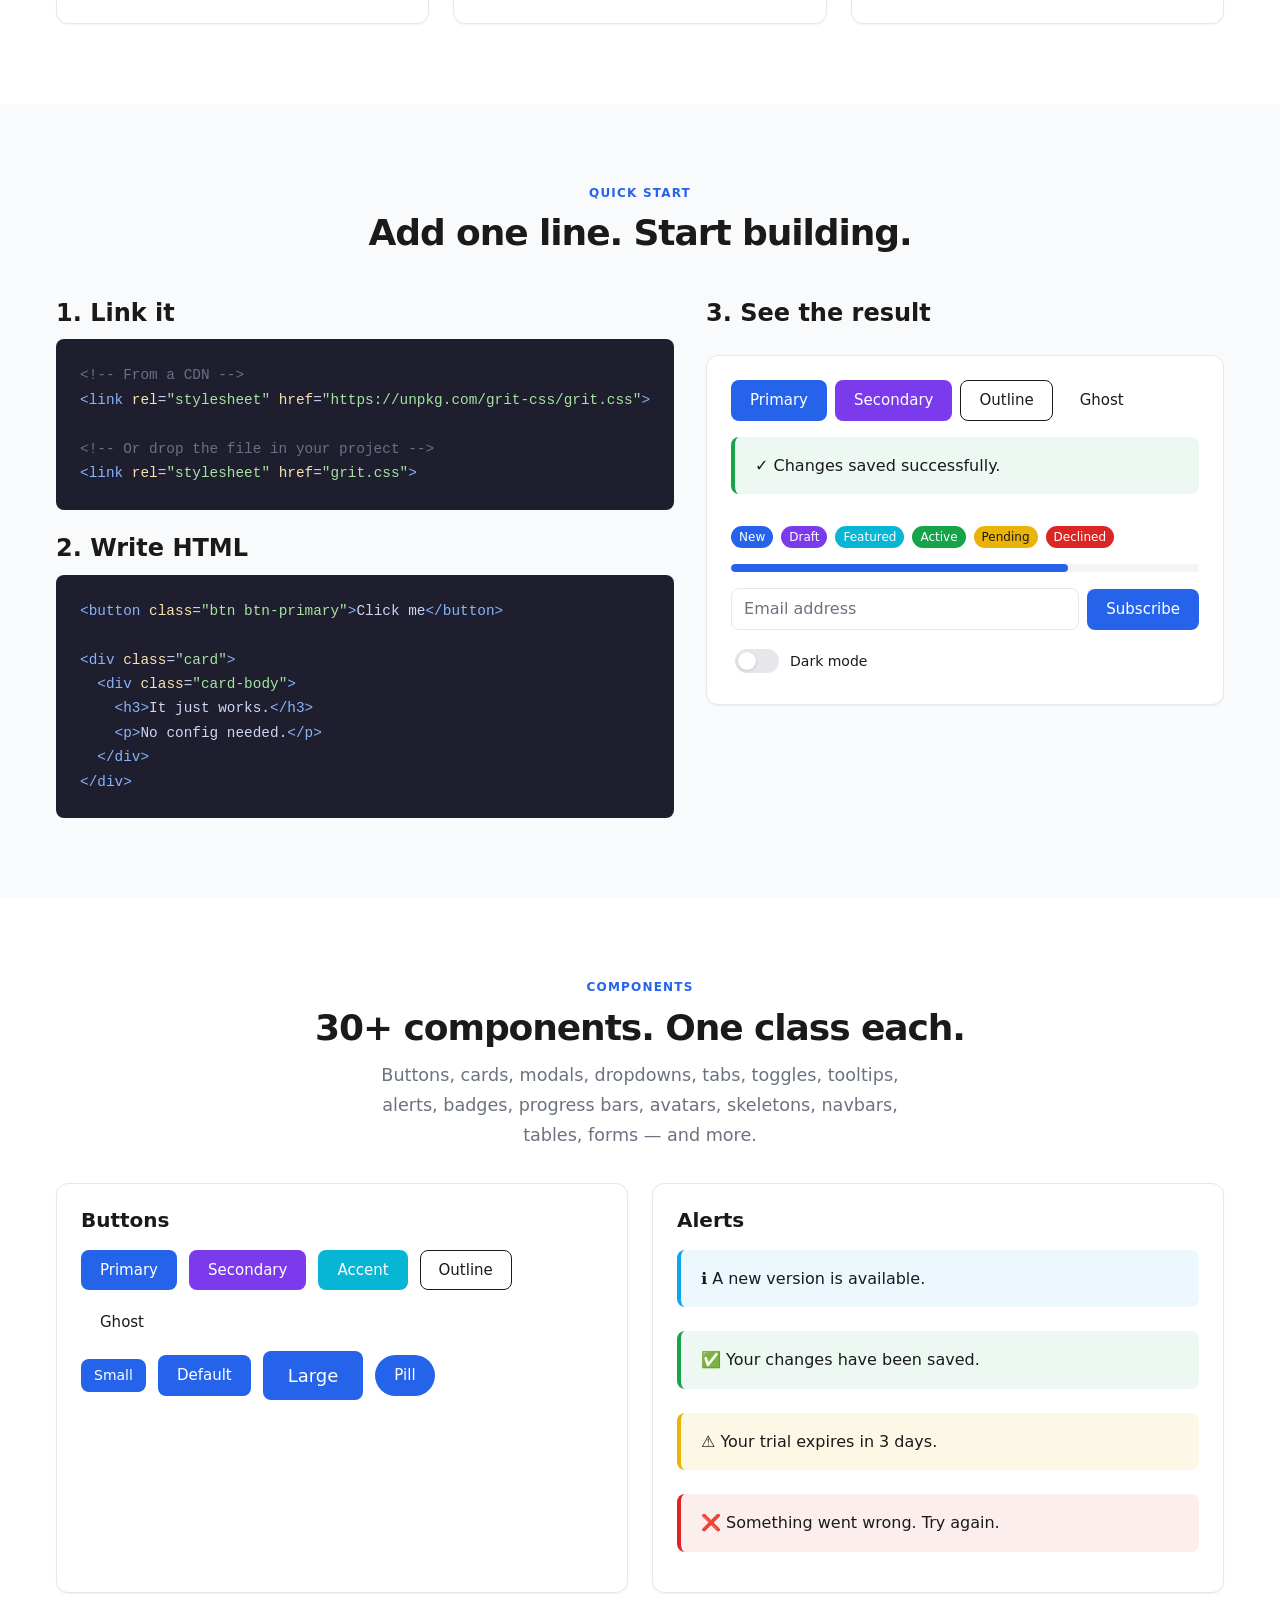
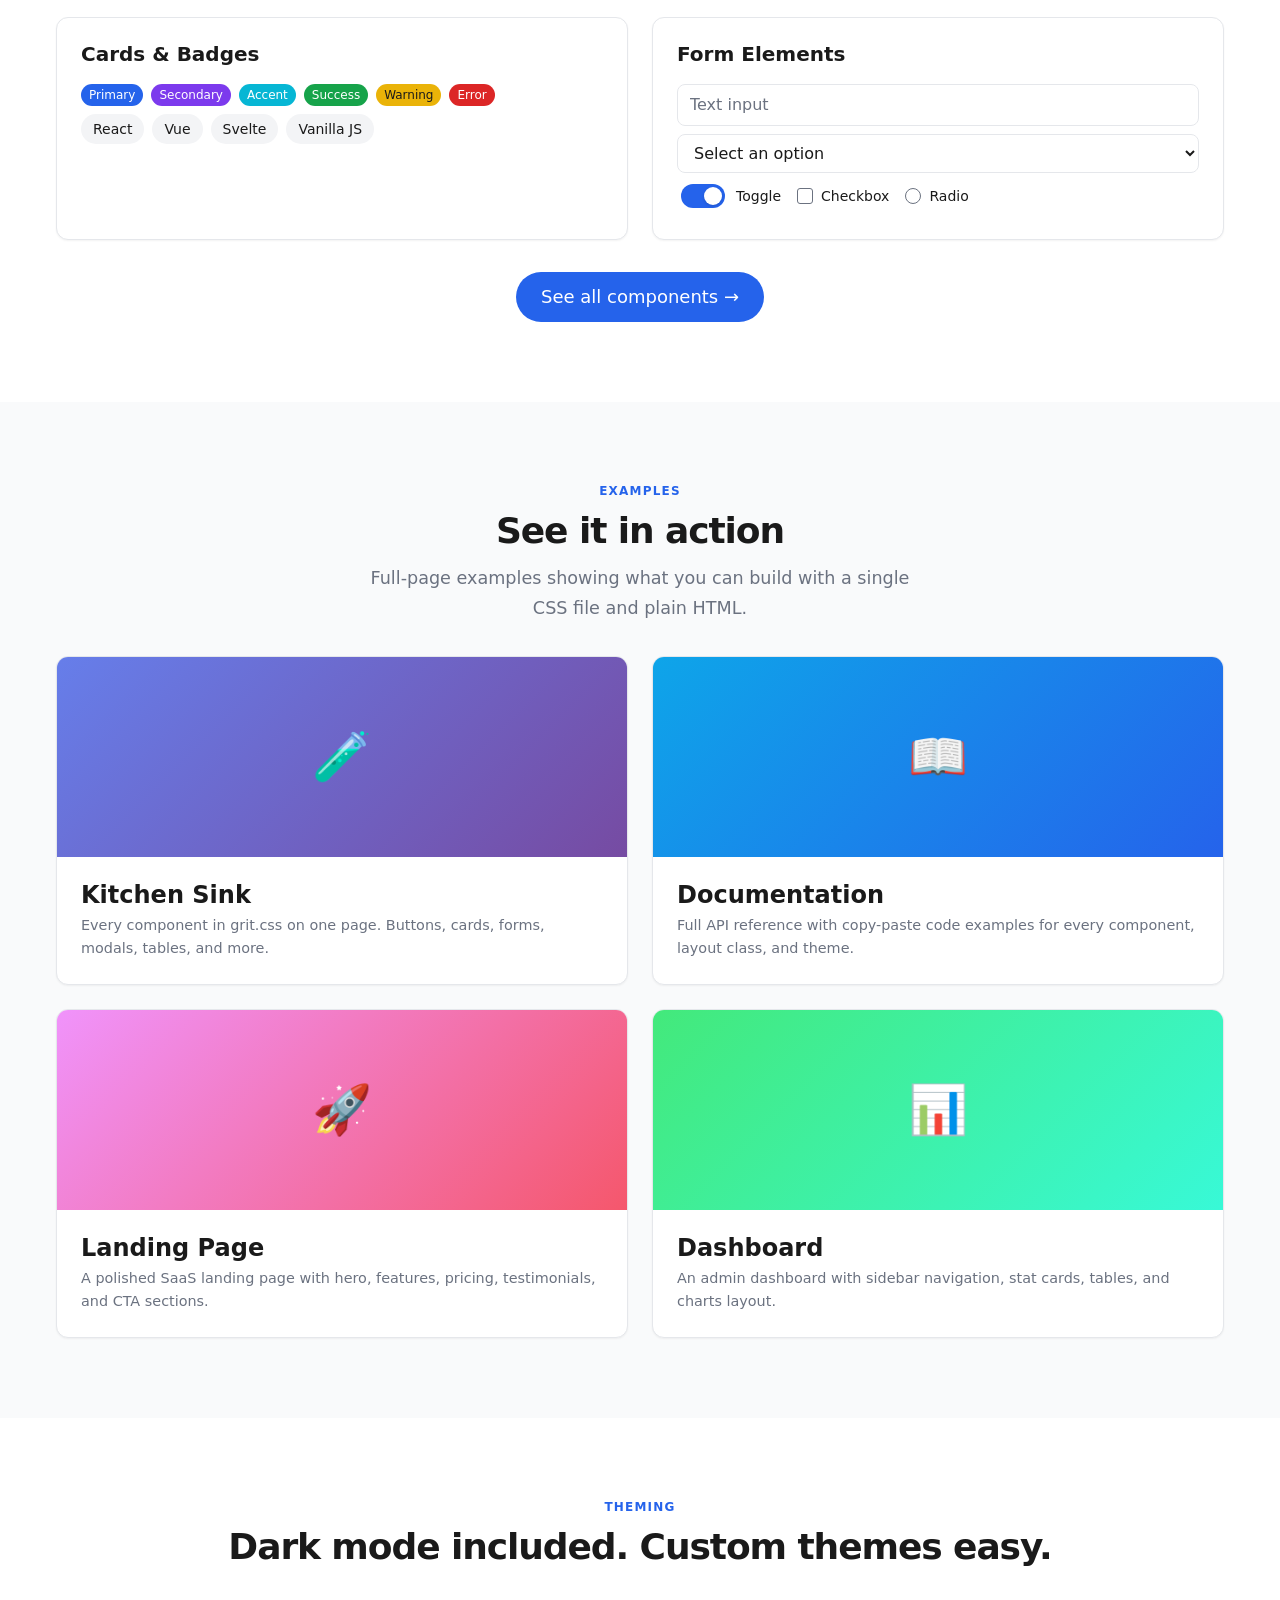
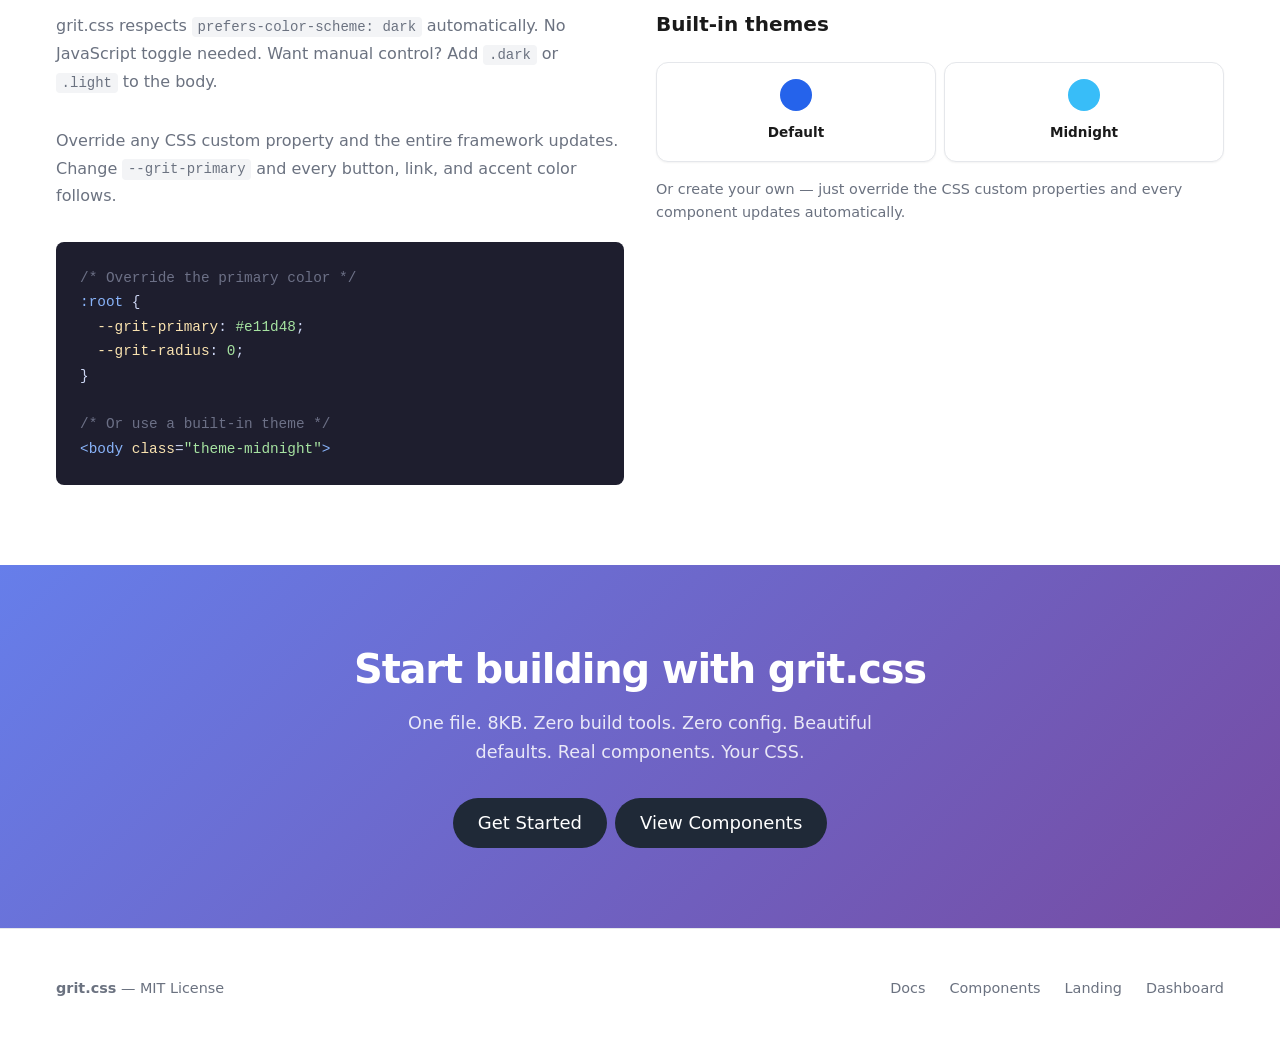
==== commit d839c8b2: "Remove Forest, Rose, Sunset, Lavender themes — keep only Midnight - grit.css: delete .theme-forest a" ====
--- a/index.html
+++ b/index.html
@@ -296,7 +296,7 @@
 
 <!-- Navbar -->
 <nav class="navbar">
-  <a href="#" class="brand">grit.css</a>
+  <a href="/" class="brand">grit.css</a>
   <button class="navbar-toggle" aria-label="Menu" aria-expanded="false">
     <svg viewBox="0 0 24 24"><line class="bar-top" x1="3" y1="6" x2="21" y2="6"/><line class="bar-mid" x1="3" y1="12" x2="21" y2="12"/><line class="bar-bot" x1="3" y1="18" x2="21" y2="18"/></svg>
   </button>
@@ -641,23 +641,8 @@
             <div style="width: 32px; height: 32px; border-radius: 50%; background: #38bdf8; margin: 0 auto 0.5rem;"></div>
             <strong style="font-size: 0.85rem;">Midnight</strong>
           </div>
-          <div class="card" style="padding: 1rem; text-align: center;">
-            <div style="width: 32px; height: 32px; border-radius: 50%; background: #16a34a; margin: 0 auto 0.5rem;"></div>
-            <strong style="font-size: 0.85rem;">Forest</strong>
-          </div>
-          <div class="card" style="padding: 1rem; text-align: center;">
-            <div style="width: 32px; height: 32px; border-radius: 50%; background: #e11d48; margin: 0 auto 0.5rem;"></div>
-            <strong style="font-size: 0.85rem;">Rose</strong>
-          </div>
-          <div class="card" style="padding: 1rem; text-align: center;">
-            <div style="width: 32px; height: 32px; border-radius: 50%; background: #ea580c; margin: 0 auto 0.5rem;"></div>
-            <strong style="font-size: 0.85rem;">Sunset</strong>
-          </div>
-          <div class="card" style="padding: 1rem; text-align: center;">
-            <div style="width: 32px; height: 32px; border-radius: 50%; background: #7c3aed; margin: 0 auto 0.5rem;"></div>
-            <strong style="font-size: 0.85rem;">Lavender</strong>
-          </div>
-        </div>
+        </div>
+        <p style="color: var(--grit-muted); font-size: 0.9rem; line-height: 1.6;">Or create your own — just override the CSS custom properties and every component updates automatically.</p>
       </div>
     </div>
   </div>
--- a/grit.css
+++ b/grit.css
@@ -1773,6 +1773,22 @@
     --grit-shadow-sm: 0 1px 2px rgba(0, 0, 0, 0.3);
     --grit-shadow: 0 2px 8px rgba(0, 0, 0, 0.4);
     --grit-shadow-lg: 0 8px 24px rgba(0, 0, 0, 0.5);
+    --grit-primary: #60a5fa;
+    --grit-primary-content: #1e3a5f;
+    --grit-secondary: #a78bfa;
+    --grit-secondary-content: #2e1065;
+    --grit-accent: #22d3ee;
+    --grit-accent-content: #164e63;
+    --grit-neutral: #e5e7eb;
+    --grit-neutral-content: #1f2937;
+    --grit-success: #4ade80;
+    --grit-success-content: #14532d;
+    --grit-warning: #facc15;
+    --grit-warning-content: #422006;
+    --grit-error: #f87171;
+    --grit-error-content: #450a0a;
+    --grit-info: #60a5fa;
+    --grit-info-content: #1e3a5f;
   }
 
   .skeleton, .skeleton-text, .skeleton-title, .skeleton-avatar {
@@ -1791,6 +1807,22 @@
   --grit-shadow-sm: 0 1px 2px rgba(0, 0, 0, 0.3);
   --grit-shadow: 0 2px 8px rgba(0, 0, 0, 0.4);
   --grit-shadow-lg: 0 8px 24px rgba(0, 0, 0, 0.5);
+  --grit-primary: #60a5fa;
+  --grit-primary-content: #1e3a5f;
+  --grit-secondary: #a78bfa;
+  --grit-secondary-content: #2e1065;
+  --grit-accent: #22d3ee;
+  --grit-accent-content: #164e63;
+  --grit-neutral: #e5e7eb;
+  --grit-neutral-content: #1f2937;
+  --grit-success: #4ade80;
+  --grit-success-content: #14532d;
+  --grit-warning: #facc15;
+  --grit-warning-content: #422006;
+  --grit-error: #f87171;
+  --grit-error-content: #450a0a;
+  --grit-info: #60a5fa;
+  --grit-info-content: #1e3a5f;
   background-color: var(--grit-bg);
   color: var(--grit-text);
 }
@@ -1832,28 +1864,4 @@
   color: var(--grit-text);
 }
 
-.theme-forest {
-  --grit-primary: #16a34a;
-  --grit-primary-content: #ffffff;
-  --grit-bg: #f0fdf4;
-  --grit-text: #14532d;
-  --grit-muted: #4d7c0f;
-  --grit-surface: #dcfce7;
-  --grit-surface-2: #bbf7d0;
-  --grit-border: #86efac;
-  background-color: var(--grit-bg);
-  color: var(--grit-text);
-}
-
-.theme-rose {
-  --grit-primary: #e11d48;
-  --grit-primary-content: #ffffff;
-  --grit-bg: #fff1f2;
-  --grit-text: #4c0519;
-  --grit-muted: #9f1239;
-  --grit-surface: #ffe4e6;
-  --grit-surface-2: #fecdd3;
-  --grit-border: #fda4af;
-  background-color: var(--grit-bg);
-  color: var(--grit-text);
-}
+
